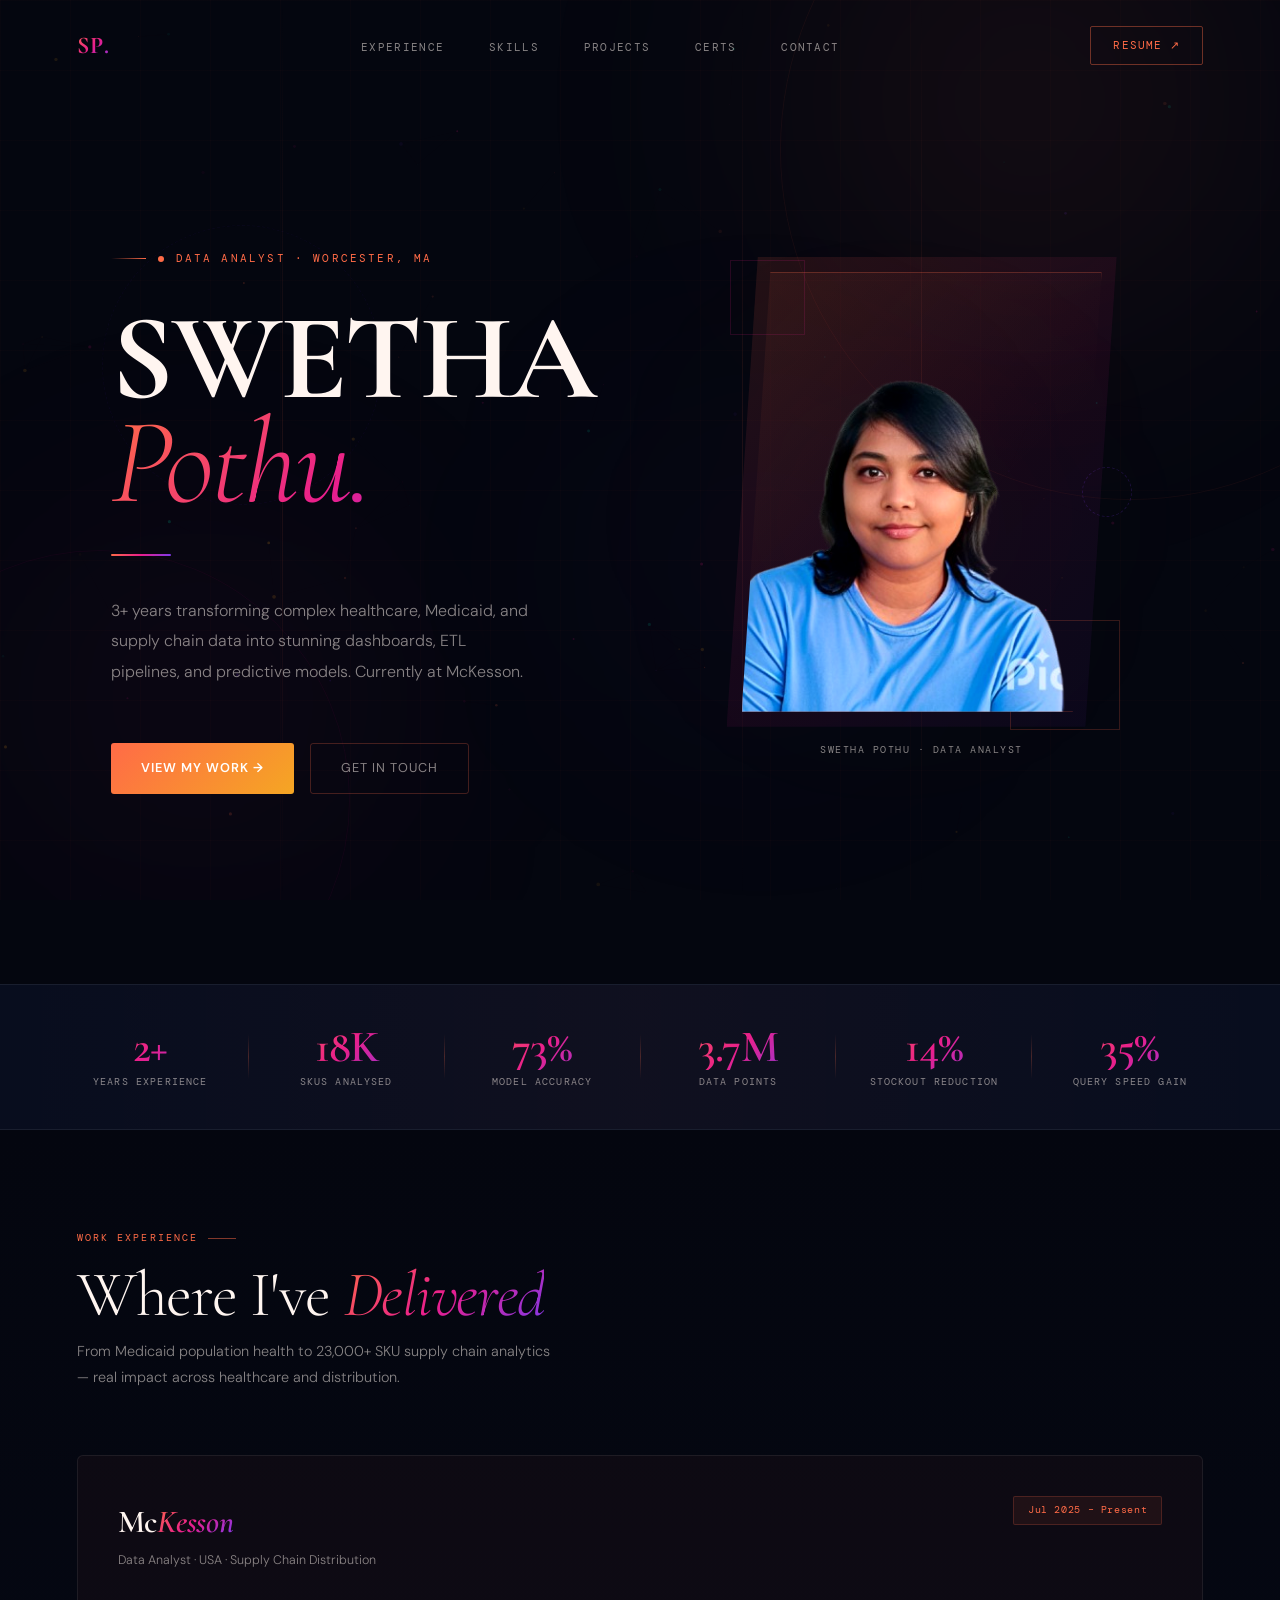
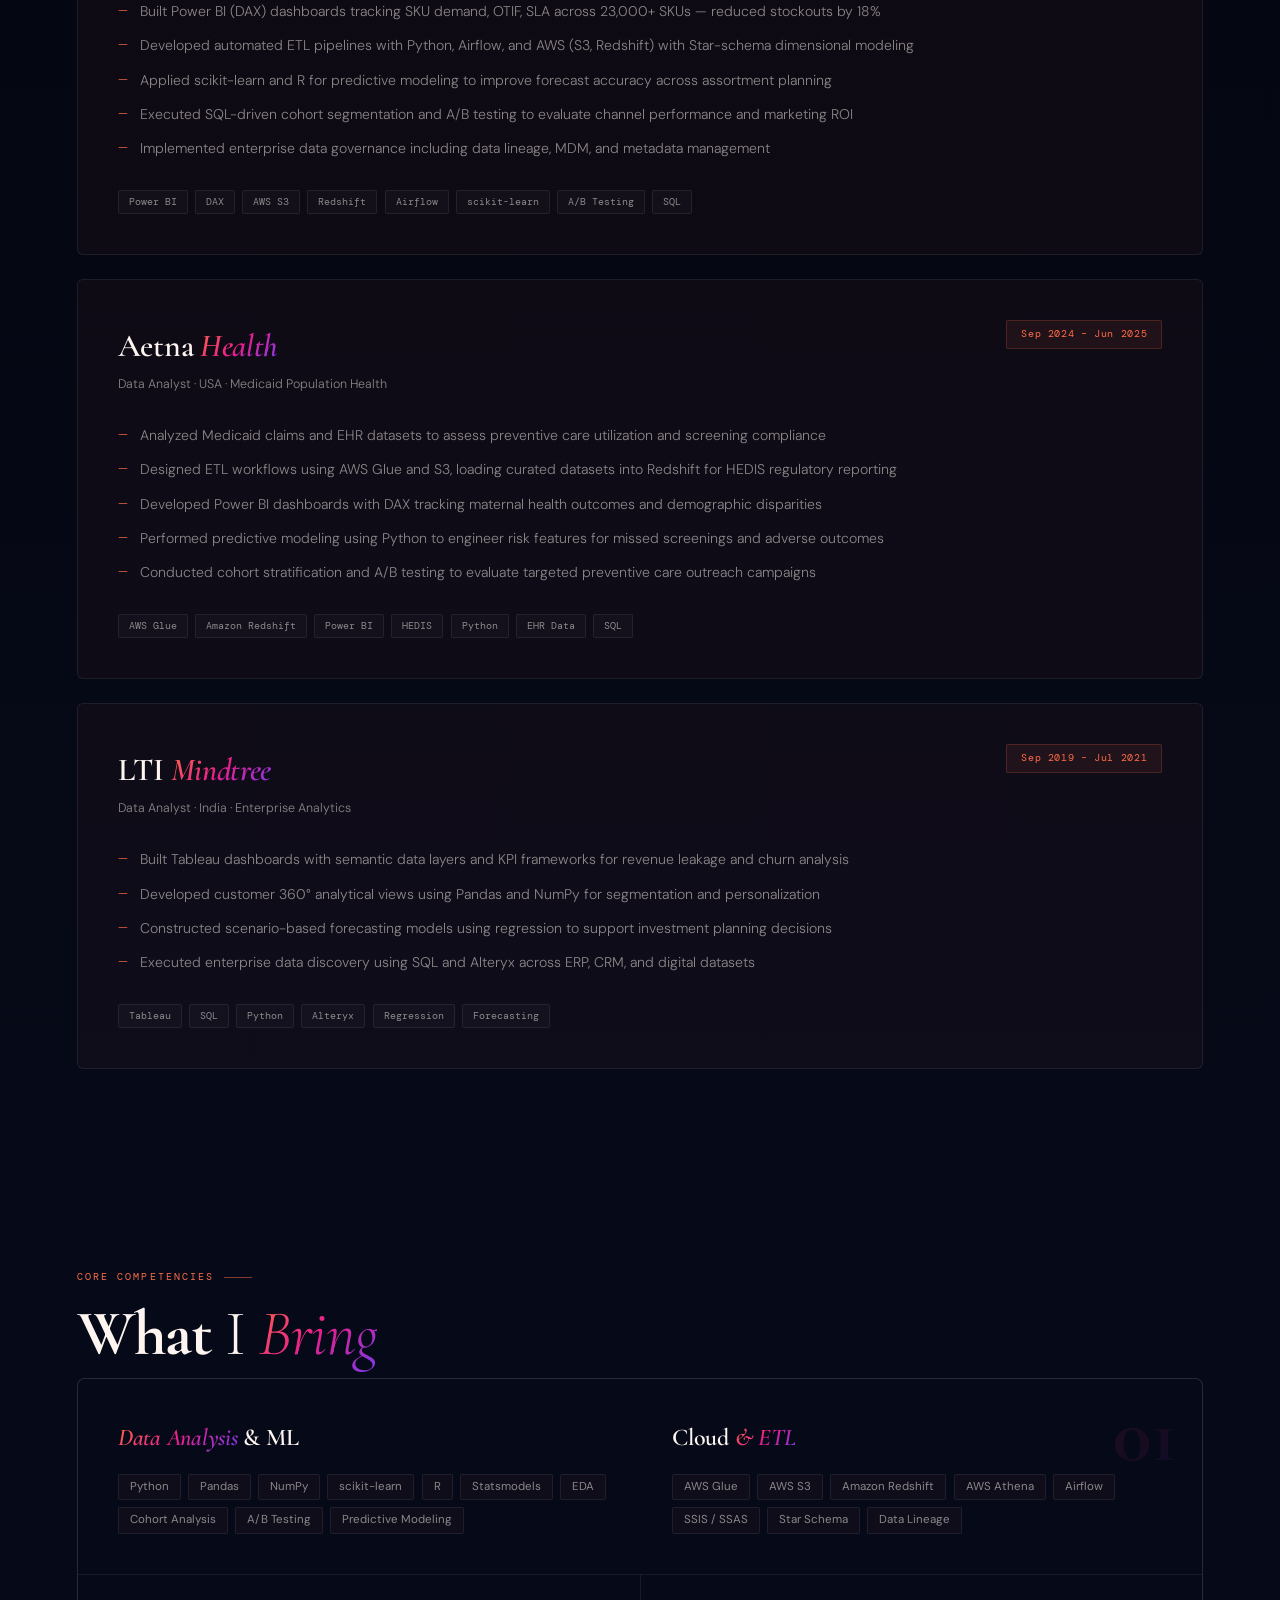
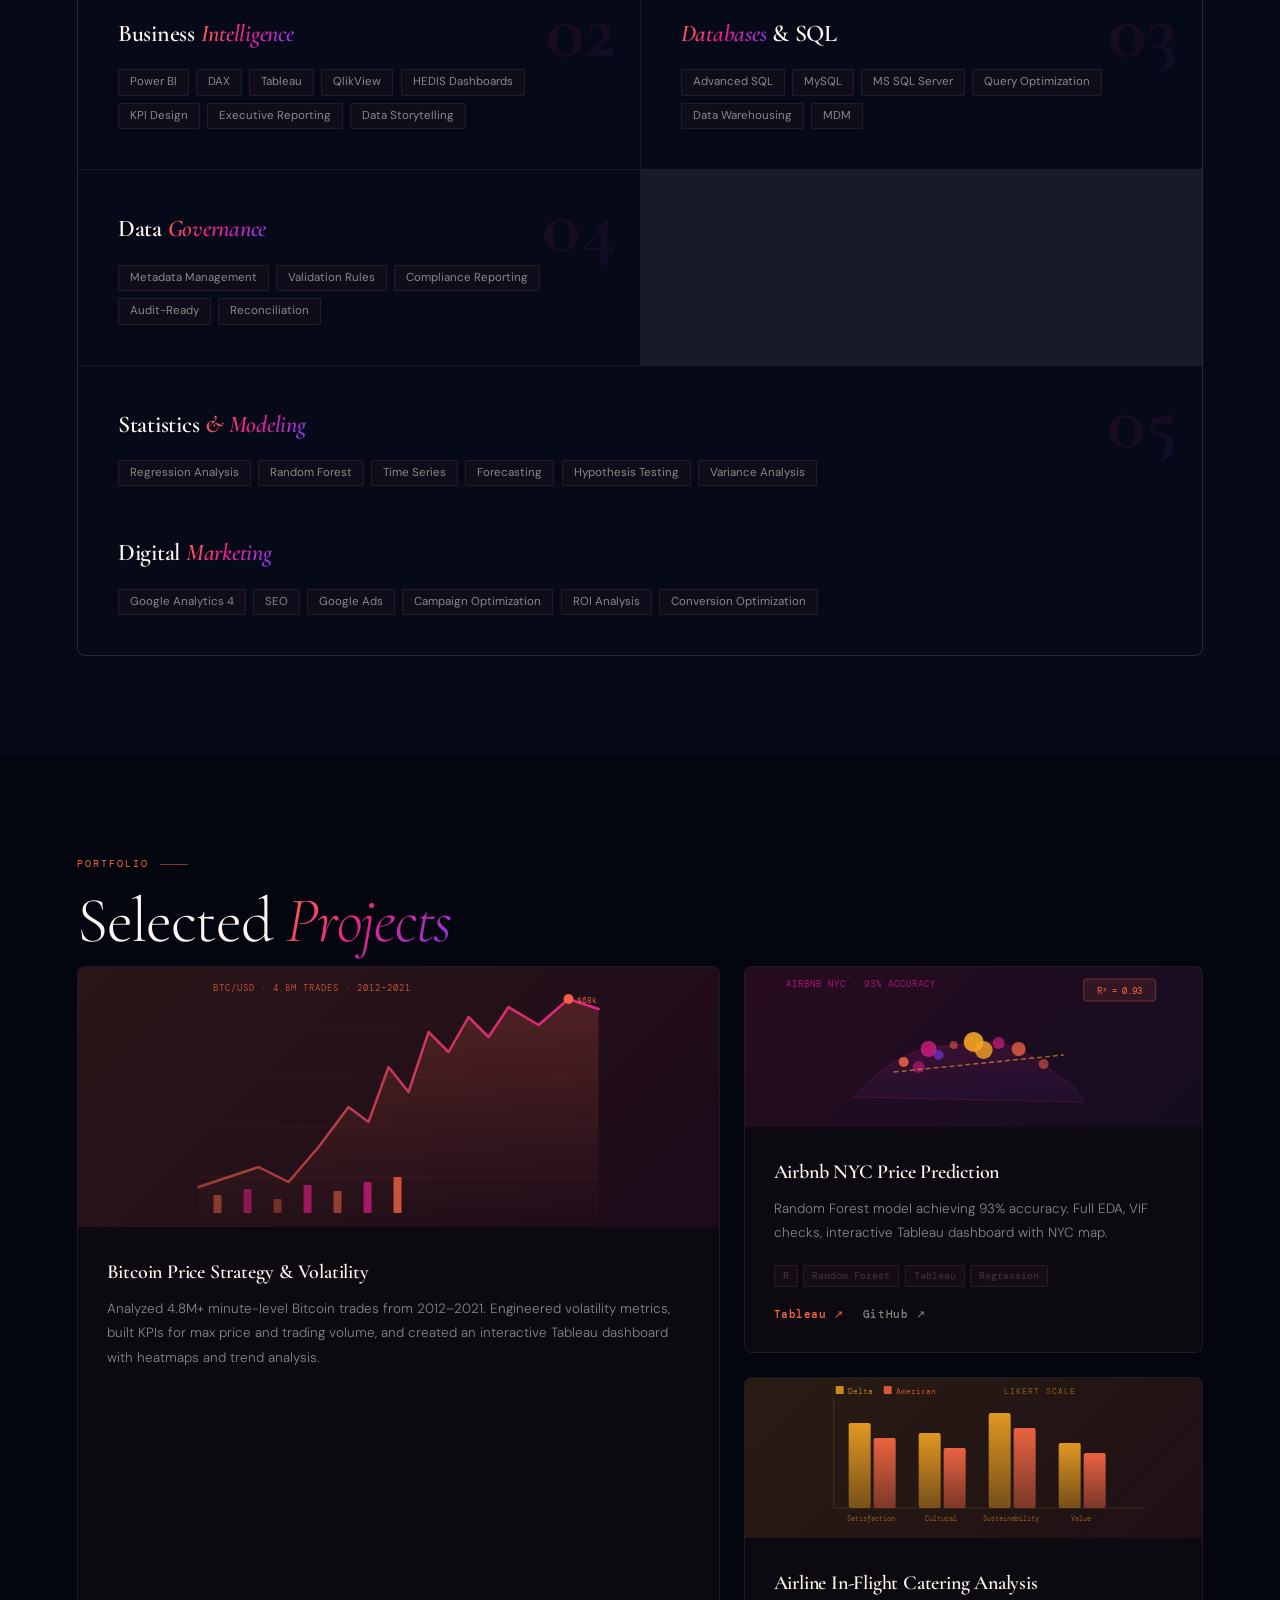
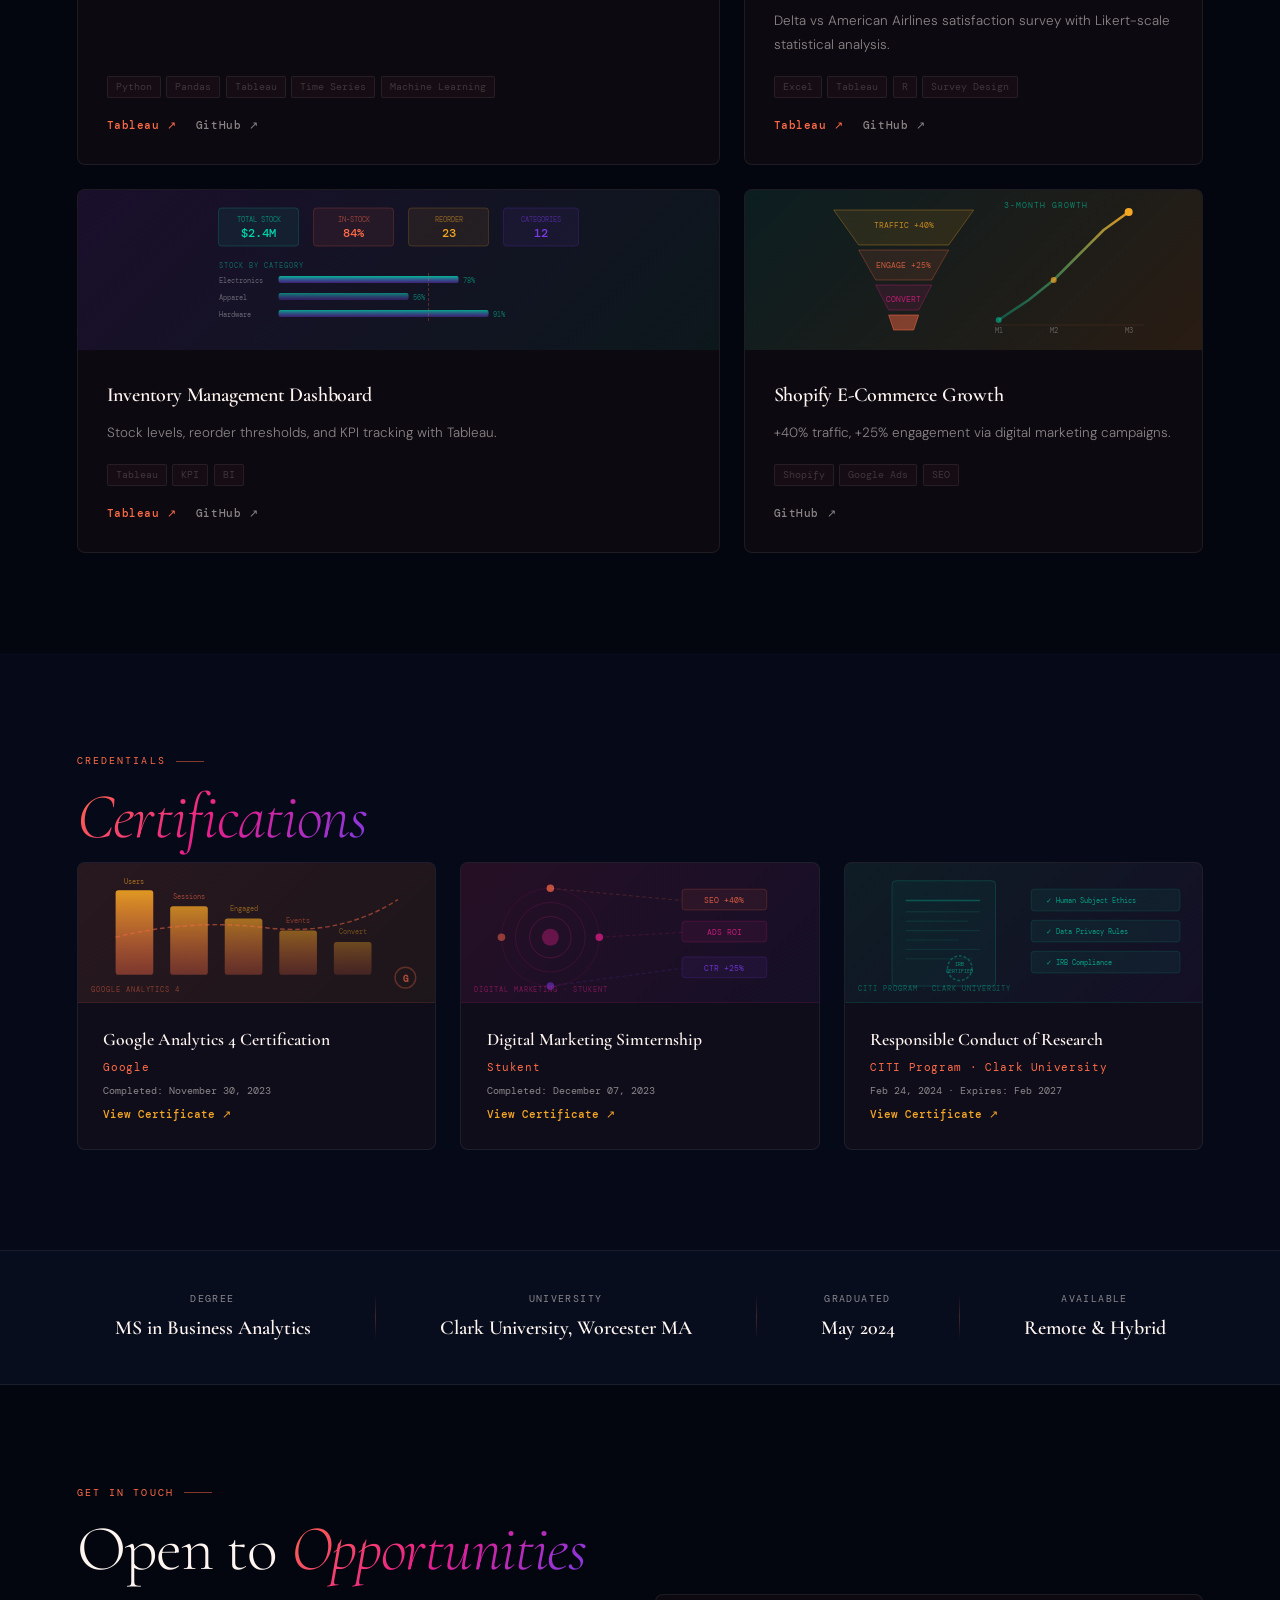
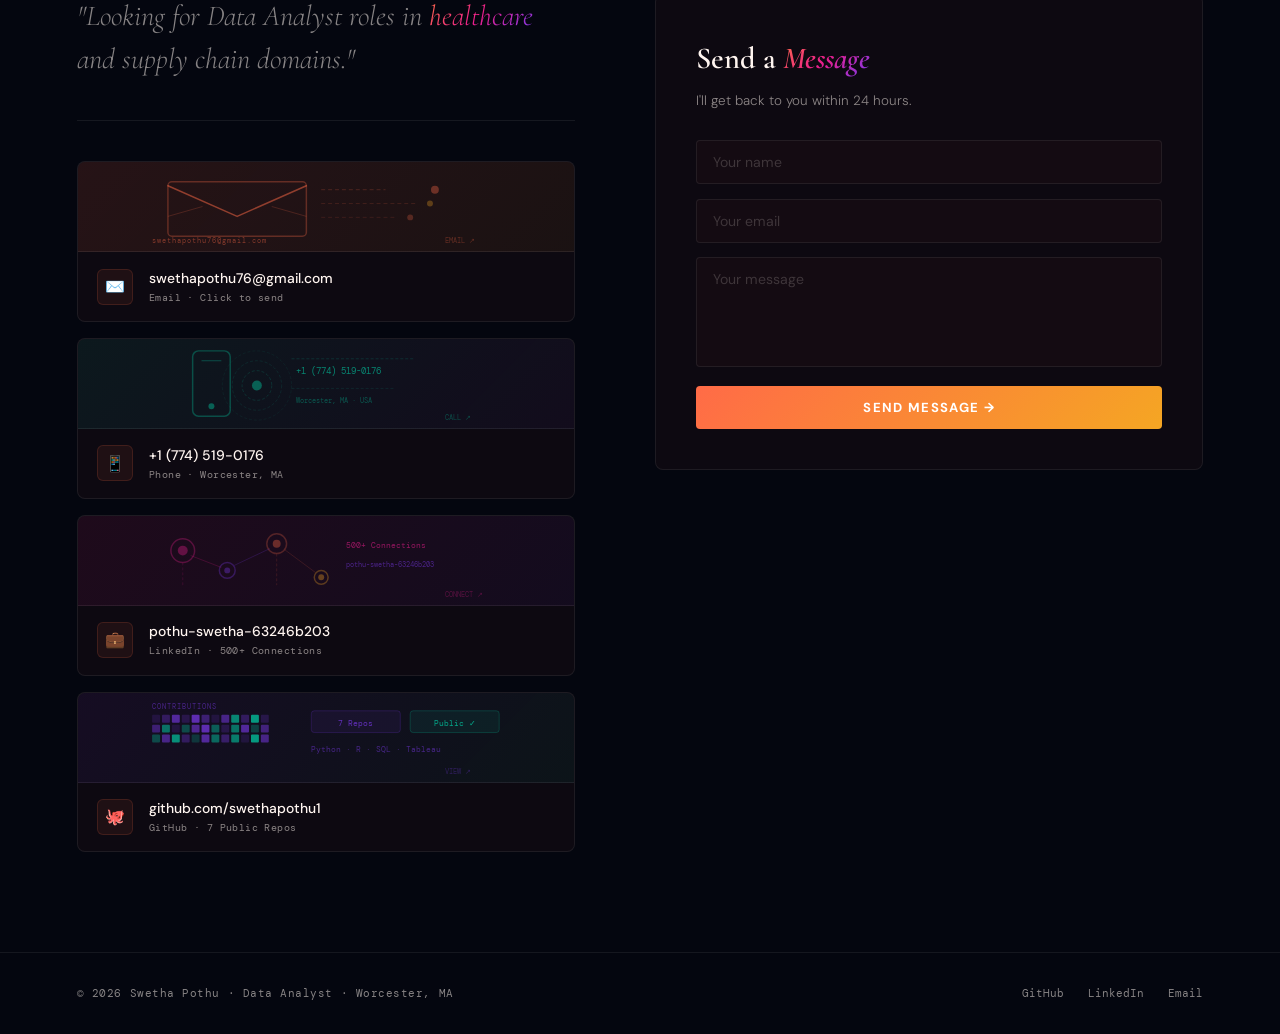
==== index_1.html @ b4600de4 "Final version" ====
<!DOCTYPE html>
<html lang="en">
<head>
<meta charset="UTF-8">
<meta name="viewport" content="width=device-width, initial-scale=1.0">
<title>Swetha Pothu — Data Analyst</title>
<link href="https://fonts.googleapis.com/css2?family=Cormorant+Garamond:ital,wght@0,300;0,400;0,600;0,700;1,300;1,400;1,600&family=DM+Sans:wght@300;400;500;600&family=DM+Mono:wght@400;500&display=swap" rel="stylesheet">
<style>
:root{
  --bg:#04060f;--bg2:#060a18;--bg3:#080d1e;
  --v1:#ff6b47;--v2:#e91e8c;--v3:#7c3aed;--v4:#f5a623;--v5:#00d4aa;
  --glass:rgba(255,107,71,0.04);--glass2:rgba(255,107,71,0.08);
  --border:rgba(255,255,255,0.07);--border2:rgba(255,107,71,0.25);
  --text:#fff5f0;--muted:rgba(255,245,240,0.52);--faint:rgba(255,245,240,0.18);
  --fd:'Cormorant Garamond',serif;--fb:'DM Sans',sans-serif;--fm:'DM Mono',monospace;
  --grad:linear-gradient(135deg,var(--v1),var(--v2),var(--v3));
  --grad2:linear-gradient(135deg,var(--v1),var(--v4));
}
*,*::before,*::after{box-sizing:border-box;margin:0;padding:0}
html{scroll-behavior:smooth}
body{font-family:var(--fb);background:var(--bg);color:var(--text);overflow-x:hidden;line-height:1.6}

/* AMBIENT ORBS */
.ambient{position:fixed;inset:0;z-index:0;pointer-events:none;overflow:hidden}
.amb-orb{position:absolute;border-radius:50%;filter:blur(130px);animation:ambDrift 20s ease-in-out infinite}
.a1{width:800px;height:800px;background:radial-gradient(circle,rgba(255,107,71,0.1),transparent 60%);top:-300px;right:-150px}
.a2{width:600px;height:600px;background:radial-gradient(circle,rgba(233,30,140,0.08),transparent 60%);bottom:-100px;left:-100px;animation-delay:-8s}
.a3{width:500px;height:500px;background:radial-gradient(circle,rgba(124,58,237,0.07),transparent 60%);top:35%;left:40%;animation-delay:-14s}
.a4{width:400px;height:400px;background:radial-gradient(circle,rgba(245,166,35,0.06),transparent 60%);bottom:20%;right:15%;animation-delay:-5s}
@keyframes ambDrift{0%,100%{transform:translate(0,0) scale(1)}33%{transform:translate(30px,-45px) scale(1.06)}66%{transform:translate(-20px,30px) scale(0.95)}}

/* GRID */
.grid-bg{position:fixed;inset:0;z-index:0;pointer-events:none;
  background-image:linear-gradient(rgba(255,107,71,0.02) 1px,transparent 1px),linear-gradient(90deg,rgba(255,107,71,0.02) 1px,transparent 1px);
  background-size:70px 70px}

/* DECO RINGS */
.deco{position:fixed;inset:0;z-index:0;pointer-events:none;overflow:hidden}
.deco-ring{position:absolute;border-radius:50%;animation:ringRot 40s linear infinite}
.dr1{width:700px;height:700px;top:-200px;right:-200px;border:1px solid rgba(255,107,71,0.06)}
.dr2{width:500px;height:500px;bottom:-150px;left:-150px;border:1px solid rgba(233,30,140,0.05);animation-direction:reverse;animation-duration:30s}
.dr3{width:280px;height:280px;top:25%;left:8%;border:1px dashed rgba(124,58,237,0.05);animation-duration:50s}
@keyframes ringRot{to{transform:rotate(360deg)}}
.deco-line{position:absolute;width:1px;background:linear-gradient(to bottom,transparent,rgba(255,107,71,0.1),transparent)}
.dl1{height:100vh;top:0;left:22%;animation:lf 5s ease-in-out infinite}
.dl2{height:100vh;top:0;right:28%;animation:lf 7s ease-in-out infinite 1.5s}
.dl3{height:100vh;top:0;left:58%;animation:lf 6s ease-in-out infinite 3s}
@keyframes lf{0%,100%{opacity:.25}50%{opacity:.9}}

/* NAV */
nav{position:fixed;top:0;width:100%;z-index:200;padding:26px 6%;display:flex;justify-content:space-between;align-items:center;transition:all .4s}
nav.s{background:rgba(4,6,15,0.94);backdrop-filter:blur(28px);border-bottom:1px solid var(--border);padding:14px 6%}
.nlogo{font-family:var(--fd);font-size:1.5rem;font-weight:700;text-decoration:none;letter-spacing:.06em;background:var(--grad);-webkit-background-clip:text;-webkit-text-fill-color:transparent;background-clip:text}
.nl{display:flex;gap:2.8rem;list-style:none}
.nl a{font-family:var(--fm);font-size:.68rem;color:var(--muted);text-decoration:none;letter-spacing:.12em;text-transform:uppercase;transition:color .2s}
.nl a:hover{color:var(--v1)}
.nres{font-family:var(--fm);font-size:.68rem;padding:10px 22px;border:1px solid rgba(255,107,71,0.4);border-radius:2px;color:var(--v1);text-decoration:none;letter-spacing:.1em;text-transform:uppercase;transition:all .3s;position:relative;overflow:hidden}
.nres::before{content:'';position:absolute;inset:0;background:var(--grad2);opacity:0;transition:opacity .3s}
.nres:hover{color:#fff}.nres:hover::before{opacity:1}
.nres span{position:relative;z-index:1}
.mb{display:none;background:none;border:none;color:var(--text);font-size:1.4rem;cursor:pointer}

/* HERO */
#home{min-height:100vh;position:relative;z-index:2;display:grid;grid-template-columns:1fr 1fr;overflow:hidden}
.hl{display:flex;flex-direction:column;justify-content:center;padding:150px 6% 90px}
.hero-kicker{font-family:var(--fm);font-size:.68rem;color:var(--v1);letter-spacing:.2em;text-transform:uppercase;margin-bottom:2.5rem;display:flex;align-items:center;gap:12px;animation:fadeUp .8s ease both}
.hero-kicker::before{content:'';width:35px;height:1px;background:linear-gradient(to right,transparent,var(--v1))}
.hero-kicker .dot{width:6px;height:6px;border-radius:50%;background:var(--v1);animation:blink 1.8s infinite}
@keyframes blink{0%,100%{opacity:1;box-shadow:0 0 6px var(--v1)}50%{opacity:.3;box-shadow:none}}
.hero-name{font-family:var(--fd);font-size:clamp(4.5rem,9.5vw,9rem);font-weight:300;line-height:.85;letter-spacing:-.02em;margin-bottom:2.5rem;animation:fadeUp .8s .1s ease both}
.hero-name .bold{font-weight:700;display:block;color:var(--text)}
.hero-name .grad{display:block;font-style:italic;background:var(--grad);-webkit-background-clip:text;-webkit-text-fill-color:transparent;background-clip:text}
.hero-divider{width:60px;height:2px;background:var(--grad);margin-bottom:2.5rem;animation:fadeUp .8s .2s ease both;border-radius:2px}
.hero-desc{font-size:1rem;color:var(--muted);max-width:420px;line-height:1.9;font-weight:300;margin-bottom:3.5rem;animation:fadeUp .8s .3s ease both}
.hero-btns{display:flex;gap:1rem;flex-wrap:wrap;animation:fadeUp .8s .4s ease both}
.btn-v{display:inline-flex;align-items:center;gap:8px;padding:14px 30px;background:var(--grad2);color:#fff;font-family:var(--fb);font-weight:600;font-size:.8rem;letter-spacing:.08em;text-transform:uppercase;border-radius:3px;text-decoration:none;transition:all .3s;border:none;cursor:pointer}
.btn-v:hover{transform:translateY(-3px);box-shadow:0 15px 40px rgba(255,107,71,0.3)}
.btn-ghost{display:inline-flex;align-items:center;gap:8px;padding:14px 30px;border:1px solid var(--border2);color:var(--muted);font-size:.8rem;letter-spacing:.08em;text-transform:uppercase;border-radius:3px;text-decoration:none;transition:all .3s}
.btn-ghost:hover{border-color:var(--v1);color:var(--text)}
@keyframes fadeUp{from{opacity:0;transform:translateY(28px)}to{opacity:1;transform:translateY(0)}}

/* HERO RIGHT - PHOTO */
.hr{position:relative;display:flex;align-items:center;justify-content:center;overflow:hidden}
.photo-frame{position:relative;width:360px;height:440px;animation:fadeUp .8s .15s ease both}
.photo-bg-shape{position:absolute;inset:-15px;background:linear-gradient(135deg,rgba(255,107,71,0.12),rgba(233,30,140,0.08),rgba(124,58,237,0.06));clip-path:polygon(8% 0%,100% 0%,92% 100%,0% 100%)}
.photo-glow{position:absolute;inset:0;background:linear-gradient(135deg,rgba(255,107,71,0.08),transparent 60%);clip-path:polygon(8% 0%,100% 0%,92% 100%,0% 100%)}
.photo-border{position:absolute;inset:0;border:1px solid rgba(255,107,71,0.25);clip-path:polygon(8% 0%,100% 0%,92% 100%,0% 100%)}
.photo-img{width:100%;height:100%;object-fit:cover;object-position:center top;display:block;clip-path:polygon(8% 0%,100% 0%,92% 100%,0% 100%);filter:contrast(1.05) brightness(1.02)}
.photo-fallback{width:100%;height:100%;display:flex;align-items:center;justify-content:center;font-size:8rem;clip-path:polygon(8% 0%,100% 0%,92% 100%,0% 100%);background:linear-gradient(135deg,rgba(255,107,71,0.1),rgba(233,30,140,0.05))}
.photo-deco-1{position:absolute;bottom:-18px;right:-18px;width:110px;height:110px;border:1px solid rgba(255,107,71,0.2);animation:df 4s ease-in-out infinite}
.photo-deco-2{position:absolute;top:-12px;left:-12px;width:75px;height:75px;border:1px solid rgba(233,30,140,0.15);animation:df 5.5s ease-in-out infinite reverse}
.photo-deco-3{position:absolute;top:50%;right:-30px;transform:translateY(-50%);width:50px;height:50px;border:1px dashed rgba(124,58,237,0.2);border-radius:50%;animation:df 6s ease-in-out infinite 1s}
@keyframes df{0%,100%{transform:rotate(0deg)}50%{transform:rotate(10deg)}}
.photo-label{position:absolute;bottom:-46px;left:0;right:0;text-align:center;font-family:var(--fm);font-size:.63rem;color:var(--muted);letter-spacing:.15em;text-transform:uppercase}

/* STATS BAR */
.stats-bar{background:var(--bg3);border-top:1px solid var(--border);border-bottom:1px solid var(--border);padding:2.5rem 6%;display:flex;justify-content:space-between;align-items:center;flex-wrap:wrap;gap:1.5rem;position:relative;z-index:2;overflow:hidden}
.stats-bar::before{content:'';position:absolute;inset:0;background:linear-gradient(90deg,transparent,rgba(255,107,71,0.03),transparent)}
.stat-item{text-align:center;flex:1;min-width:100px}
.stat-n{font-family:var(--fd);font-size:2.8rem;font-weight:600;line-height:1;letter-spacing:-.02em;background:var(--grad);-webkit-background-clip:text;-webkit-text-fill-color:transparent;background-clip:text}
.stat-l{font-family:var(--fm);font-size:.6rem;color:var(--muted);letter-spacing:.12em;text-transform:uppercase;margin-top:4px}
.stat-sep{width:1px;height:45px;background:linear-gradient(to bottom,transparent,var(--border2),transparent);flex-shrink:0}

/* SECTION */
section{position:relative;z-index:2;padding:100px 6%}
.s-inner{max-width:1200px;margin:0 auto}
.s-kicker{font-family:var(--fm);font-size:.65rem;color:var(--v1);letter-spacing:.2em;text-transform:uppercase;margin-bottom:1rem;display:flex;align-items:center;gap:10px}
.s-kicker::after{content:'';width:28px;height:1px;background:var(--v1);opacity:.5}
.s-h{font-family:var(--fd);font-size:clamp(2.6rem,5vw,4.2rem);font-weight:300;line-height:1.0;letter-spacing:-.02em;margin-bottom:.8rem}
.s-h em{font-style:italic;background:var(--grad);-webkit-background-clip:text;-webkit-text-fill-color:transparent;background-clip:text}
.s-h strong{font-weight:700}
.s-sub{font-size:.9rem;color:var(--muted);font-weight:300;max-width:480px;line-height:1.8;margin-bottom:4rem}

/* EXPERIENCE */
#experience{background:linear-gradient(180deg,var(--bg) 0%,var(--bg2) 100%)}
.exp-grid{display:flex;flex-direction:column;gap:1.5rem}
.exp-card{border:1px solid var(--border);border-radius:6px;padding:2.5rem;background:var(--glass);transition:all .4s;position:relative;overflow:hidden}
.exp-card::before{content:'';position:absolute;top:0;left:0;bottom:0;width:2px;background:var(--grad);opacity:0;transition:opacity .4s}
.exp-card:hover{border-color:rgba(255,107,71,0.2)}.exp-card:hover::before{opacity:1}
.exp-top{display:flex;justify-content:space-between;align-items:flex-start;flex-wrap:wrap;gap:1rem;margin-bottom:1.8rem}
.exp-co{font-family:var(--fd);font-size:2rem;font-weight:600;letter-spacing:-.01em}
.exp-co em{font-style:italic;background:var(--grad);-webkit-background-clip:text;-webkit-text-fill-color:transparent;background-clip:text}
.exp-meta{font-size:.78rem;color:var(--muted);margin-top:4px;font-weight:300}
.exp-date{font-family:var(--fm);font-size:.65rem;color:var(--v1);background:rgba(255,107,71,0.08);border:1px solid rgba(255,107,71,0.2);padding:5px 14px;border-radius:2px;letter-spacing:.06em;white-space:nowrap;align-self:flex-start}
.exp-ul{list-style:none;display:flex;flex-direction:column;gap:.65rem;margin-bottom:1.8rem}
.exp-ul li{font-size:.88rem;color:var(--muted);padding-left:1.4rem;position:relative;line-height:1.7;font-weight:300}
.exp-ul li::before{content:'—';position:absolute;left:0;color:var(--v1);font-size:.75rem}
.exp-tags{display:flex;flex-wrap:wrap;gap:.45rem}
.etag{font-family:var(--fm);font-size:.63rem;padding:3px 10px;border-radius:2px;border:1px solid var(--border);color:var(--muted);background:rgba(255,255,255,.025);transition:all .25s}
.etag:hover{border-color:rgba(255,107,71,0.3);color:var(--v1)}

/* SKILLS */
#skills{background:var(--bg2)}
.skills-mag{display:grid;grid-template-columns:1fr 1fr;gap:1px;background:var(--border);border:1px solid var(--border);border-radius:8px;overflow:hidden}
.sk-card{background:var(--bg2);padding:2.5rem;transition:all .35s;position:relative}
.sk-card:hover{background:var(--glass2)}
.sk-card:nth-child(1){grid-column:span 2;display:flex;gap:4rem;align-items:flex-start;flex-wrap:wrap}
.sk-card:nth-child(1) .sk-content{flex:1;min-width:200px}
.sk-num{font-family:var(--fd);font-size:5rem;font-weight:700;position:absolute;top:1rem;right:1.5rem;line-height:1;pointer-events:none;background:var(--grad);-webkit-background-clip:text;-webkit-text-fill-color:transparent;background-clip:text;opacity:.08;transition:opacity .3s}
.sk-card:hover .sk-num{opacity:.15}
.sk-title{font-family:var(--fd);font-size:1.5rem;font-weight:600;margin-bottom:1rem;letter-spacing:-.01em}
.sk-title em{font-style:italic;background:var(--grad);-webkit-background-clip:text;-webkit-text-fill-color:transparent;background-clip:text}
.sk-pills{display:flex;flex-wrap:wrap;gap:.45rem}
.sk-pill{font-size:.72rem;padding:3px 11px;border-radius:2px;background:rgba(255,107,71,0.04);border:1px solid var(--border);color:var(--muted);transition:all .25s}
.sk-pill:hover{background:rgba(255,107,71,0.08);border-color:rgba(255,107,71,0.25);color:var(--v1)}

/* PROJECTS */
#projects{background:var(--bg)}
.proj-mag{display:grid;grid-template-columns:1.4fr 1fr;grid-template-rows:auto auto;gap:1.5rem}
.proj-card{background:var(--glass);border:1px solid var(--border);border-radius:8px;overflow:hidden;display:flex;flex-direction:column;transition:all .4s}
.proj-card:hover{border-color:rgba(255,107,71,0.25);transform:translateY(-6px);box-shadow:0 20px 60px rgba(0,0,0,.6)}
.proj-card.featured{grid-row:span 2}
.proj-banner{height:160px;position:relative;overflow:hidden;display:flex;align-items:center;justify-content:center}
.proj-card.featured .proj-banner{height:260px}
.pb1{background:linear-gradient(135deg,rgba(255,107,71,.12),rgba(233,30,140,.07))}
.pb2{background:linear-gradient(135deg,rgba(233,30,140,.12),rgba(124,58,237,.07))}
.pb3{background:linear-gradient(135deg,rgba(245,166,35,.12),rgba(255,107,71,.07))}
.pb4{background:linear-gradient(135deg,rgba(124,58,237,.12),rgba(0,212,170,.07))}
.pb5{background:linear-gradient(135deg,rgba(0,212,170,.1),rgba(245,166,35,.12))}
.proj-body{padding:1.8rem;flex:1;display:flex;flex-direction:column}
.proj-body h3{font-family:var(--fd);font-size:1.25rem;font-weight:600;margin-bottom:.6rem;letter-spacing:-.01em}
.proj-body p{font-size:.84rem;color:var(--muted);line-height:1.8;margin-bottom:1.2rem;flex:1;font-weight:300}
.proj-tags{display:flex;flex-wrap:wrap;gap:.35rem;margin-bottom:1.2rem}
.ptag{font-family:var(--fm);font-size:.62rem;padding:2px 8px;border-radius:2px;background:rgba(255,107,71,.04);border:1px solid var(--border);color:var(--faint)}
.proj-links{display:flex;gap:1.2rem;flex-wrap:wrap}
.proj-links a{font-family:var(--fm);font-size:.7rem;font-weight:500;text-decoration:none;display:inline-flex;align-items:center;gap:4px;transition:opacity .2s;letter-spacing:.05em}
.pl-t{color:var(--v1)}.pl-t:hover{color:var(--v4)}
.pl-g{color:var(--muted)}.pl-g:hover{color:var(--text)}

/* CERTIFICATIONS */
#certifications{background:var(--bg2)}
.cert-mag{display:grid;grid-template-columns:repeat(3,1fr);gap:1.5rem}
.cert-card{background:var(--glass);border:1px solid var(--border);border-radius:8px;overflow:hidden;transition:all .35s;display:flex;flex-direction:column}
.cert-card:hover{border-color:rgba(255,107,71,0.25);transform:translateY(-4px)}
.cert-card h3{font-family:var(--fd);font-size:1.1rem;font-weight:600;line-height:1.3}
.cert-issuer{font-family:var(--fm);font-size:.67rem;color:var(--v1);letter-spacing:.06em}
.cert-date{font-family:var(--fm);font-size:.63rem;color:var(--muted)}
.cert-link{font-family:var(--fm);font-size:.67rem;color:var(--v4);text-decoration:none;display:inline-flex;align-items:center;gap:4px;font-weight:500;margin-top:auto;transition:color .2s}
.cert-link:hover{color:var(--v1)}

/* CONTACT */
#contact{background:var(--bg)}
.contact-wrap{display:grid;grid-template-columns:1fr 1.1fr;gap:5rem;align-items:start}
.contact-tagline{font-family:var(--fd);font-size:1.8rem;font-style:italic;font-weight:300;color:var(--muted);line-height:1.5;margin-bottom:2.5rem;padding-bottom:2.5rem;border-bottom:1px solid var(--border)}
.contact-tagline em{background:var(--grad);-webkit-background-clip:text;-webkit-text-fill-color:transparent;background-clip:text}
.clinks{display:flex;flex-direction:column;gap:1rem}
/* CONTACT CARDS with animated SVG banners */
.clink-card{border:1px solid var(--border);border-radius:8px;overflow:hidden;text-decoration:none;color:var(--text);background:var(--glass);transition:all .3s;display:flex;flex-direction:column}
.clink-card:hover{border-color:rgba(255,107,71,0.3);transform:translateX(5px)}
.clink-banner{height:90px;position:relative;overflow:hidden;border-bottom:1px solid var(--border)}
.clink-body{display:flex;align-items:center;gap:1rem;padding:.9rem 1.2rem}
.clink-ico{width:36px;height:36px;border-radius:6px;display:flex;align-items:center;justify-content:center;font-size:1rem;flex-shrink:0;background:rgba(255,107,71,0.08);border:1px solid rgba(255,107,71,0.15)}
.clink-main{font-size:.87rem;font-weight:500}
.clink-sub{font-family:var(--fm);font-size:.65rem;color:var(--muted);margin-top:1px;letter-spacing:.04em}
/* form */
.cf{background:var(--glass);border:1px solid var(--border);border-radius:8px;padding:2.5rem}
.cf-title{font-family:var(--fd);font-size:1.9rem;font-weight:600;margin-bottom:.4rem}
.cf-title em{font-style:italic;background:var(--grad);-webkit-background-clip:text;-webkit-text-fill-color:transparent;background-clip:text}
.cf-sub{font-size:.84rem;color:var(--muted);font-weight:300;margin-bottom:1.8rem}
.cf-fields{display:flex;flex-direction:column;gap:.9rem}
.cf input,.cf textarea{width:100%;padding:12px 16px;background:rgba(255,107,71,.03);border:1px solid var(--border);border-radius:4px;color:var(--text);font-family:var(--fb);font-size:.88rem;outline:none;transition:border .2s;resize:none}
.cf input::placeholder,.cf textarea::placeholder{color:var(--faint)}
.cf input:focus,.cf textarea:focus{border-color:rgba(255,107,71,.4)}
.cf textarea{height:110px}
.cf-btn{width:100%;padding:13px;background:var(--grad2);color:#fff;font-family:var(--fb);font-weight:700;font-size:.82rem;letter-spacing:.1em;text-transform:uppercase;border:none;border-radius:4px;cursor:pointer;margin-top:.3rem;transition:all .3s}
.cf-btn:hover{transform:translateY(-2px);box-shadow:0 12px 30px rgba(255,107,71,.25)}

/* EDU STRIP */
.edu-strip{background:var(--bg3);border-top:1px solid var(--border);border-bottom:1px solid var(--border);padding:2.5rem 6%;display:flex;justify-content:center;align-items:center;gap:4rem;flex-wrap:wrap;position:relative;z-index:2}
.edu-item{text-align:center}
.edu-label{font-family:var(--fm);font-size:.61rem;color:var(--muted);letter-spacing:.14em;text-transform:uppercase;margin-bottom:.3rem}
.edu-val{font-family:var(--fd);font-size:1.25rem;font-weight:600}
.edu-sep{width:1px;height:44px;background:linear-gradient(to bottom,transparent,var(--border2),transparent)}

/* FOOTER */
footer{border-top:1px solid var(--border);padding:2rem 6%;display:flex;justify-content:space-between;align-items:center;flex-wrap:wrap;gap:1rem;position:relative;z-index:2}
.fl{font-family:var(--fm);font-size:.67rem;color:var(--muted);letter-spacing:.05em}
.fr{display:flex;gap:1.5rem}
.fr a{font-family:var(--fm);font-size:.67rem;color:var(--muted);text-decoration:none;transition:color .2s}
.fr a:hover{color:var(--v1)}

/* REVEAL */
.rv{opacity:0;transform:translateY(32px);transition:opacity .75s ease,transform .75s ease}
.rv.in{opacity:1;transform:none}
.d1{transition-delay:.1s}.d2{transition-delay:.2s}.d3{transition-delay:.3s}.d4{transition-delay:.4s}

/* MOBILE */
@media(max-width:960px){
  #home{grid-template-columns:1fr;min-height:auto}
  .hl{padding:120px 5% 50px;text-align:center}
  .hero-kicker{justify-content:center}
  .hero-divider{margin:0 auto 2.5rem}
  .hero-desc{margin:0 auto 3rem}
  .hero-btns{justify-content:center}
  .hr{padding:30px 5% 80px;justify-content:center}
  .photo-frame{width:260px;height:320px}
  .stats-bar{gap:1rem;padding:2rem 4%}
  .stat-sep{display:none}
  .stat-item{min-width:80px}
  .skills-mag{grid-template-columns:1fr}
  .sk-card:nth-child(1){grid-column:span 1;flex-direction:column;gap:2rem}
  .proj-mag{grid-template-columns:1fr}.proj-card.featured{grid-row:span 1}
  .cert-mag{grid-template-columns:1fr}
  .contact-wrap{grid-template-columns:1fr;gap:3rem}
  section{padding:70px 5%}
  .edu-strip{gap:2rem}
  .edu-sep{display:none}
}
@media(max-width:640px){
  .nl,.nres{display:none}.mb{display:block}
  .nl.open{display:flex;flex-direction:column;position:fixed;inset:0;top:60px;background:rgba(4,6,15,.97);backdrop-filter:blur(28px);padding:3rem 5%;gap:2.5rem;z-index:199;align-items:center}
  .nl.open a{font-size:1.1rem}
  .s-h{font-size:2.2rem}
  .hero-name{font-size:3.8rem}
  .proj-mag{grid-template-columns:1fr}
  .cert-mag{grid-template-columns:1fr}
  footer{flex-direction:column;text-align:center}
}
</style>
</head>
<body>
<div class="ambient"><div class="amb-orb a1"></div><div class="amb-orb a2"></div><div class="amb-orb a3"></div><div class="amb-orb a4"></div></div>
<div class="grid-bg"></div>
<div class="deco"><div class="deco-ring dr1"></div><div class="deco-ring dr2"></div><div class="deco-ring dr3"></div><div class="deco-line dl1"></div><div class="deco-line dl2"></div><div class="deco-line dl3"></div></div>

<!-- NAV — SP logo links to #home -->
<nav id="nav">
  <a href="#home" class="nlogo">SP.</a>
  <ul class="nl" id="nl">
    <li><a href="#experience">Experience</a></li>
    <li><a href="#skills">Skills</a></li>
    <li><a href="#projects">Projects</a></li>
    <li><a href="#certifications">Certs</a></li>
    <li><a href="#contact">Contact</a></li>
  </ul>
  <a href="assets/Swetha_Pothu_Data_Analyst.pdf" class="nres" target="_blank"><span>Resume ↗</span></a>
  <button class="mb" id="mb">☰</button>
</nav>

<!-- HERO -->
<section id="home">
  <div class="hl">
    <div class="hero-kicker"><span class="dot"></span>Data Analyst · Worcester, MA</div>
    <h1 class="hero-name"><span class="bold">SWETHA</span><span class="grad">Pothu.</span></h1>
    <div class="hero-divider"></div>
    <p class="hero-desc">3+ years transforming complex healthcare, Medicaid, and supply chain data into stunning dashboards, ETL pipelines, and predictive models. Currently at McKesson.</p>
    <div class="hero-btns">
      <a href="#projects" class="btn-v">View My Work →</a>
      <a href="#contact" class="btn-ghost">Get In Touch</a>
    </div>
  </div>
  <div class="hr">
    <div class="photo-frame rv">
      <div class="photo-bg-shape"></div>
      <div class="photo-glow"></div>
      <div class="photo-deco-1"></div>
      <div class="photo-deco-2"></div>
      <div class="photo-deco-3"></div>
      <img src="assets/white background (1).png" alt="Swetha Pothu" class="photo-img"
        onerror="this.onerror=null;this.src='assets/about-pic.png';this.onerror=function(){this.style.display='none';document.getElementById('pf').style.display='flex'}">
      <div class="photo-fallback" id="pf" style="display:none">👩‍💻</div>
      <div class="photo-border"></div>
      <div class="photo-label">Swetha Pothu · Data Analyst</div>
    </div>
  </div>
</section>

<!-- STATS -->
<div class="stats-bar">
  <div class="stat-item"><div class="stat-n">3+</div><div class="stat-l">Years Experience</div></div>
  <div class="stat-sep"></div>
  <div class="stat-item"><div class="stat-n">23K</div><div class="stat-l">SKUs Analysed</div></div>
  <div class="stat-sep"></div>
  <div class="stat-item"><div class="stat-n">93%</div><div class="stat-l">Model Accuracy</div></div>
  <div class="stat-sep"></div>
  <div class="stat-item"><div class="stat-n">4.8M</div><div class="stat-l">Data Points</div></div>
  <div class="stat-sep"></div>
  <div class="stat-item"><div class="stat-n">18%</div><div class="stat-l">Stockout Reduction</div></div>
  <div class="stat-sep"></div>
  <div class="stat-item"><div class="stat-n">45%</div><div class="stat-l">Query Speed Gain</div></div>
</div>

<!-- EXPERIENCE -->
<section id="experience">
  <div class="s-inner">
    <p class="s-kicker rv">Work Experience</p>
    <h2 class="s-h rv">Where I've <em>Delivered</em></h2>
    <p class="s-sub rv">From Medicaid population health to 23,000+ SKU supply chain analytics — real impact across healthcare and distribution.</p>
    <div class="exp-grid">
      <div class="exp-card rv">
        <div class="exp-top">
          <div><div class="exp-co">Mc<em>Kesson</em></div><div class="exp-meta">Data Analyst · USA · Supply Chain Distribution</div></div>
          <div class="exp-date">Jul 2025 – Present</div>
        </div>
        <ul class="exp-ul">
          <li>Built Power BI (DAX) dashboards tracking SKU demand, OTIF, SLA across 23,000+ SKUs — reduced stockouts by 18%</li>
          <li>Developed automated ETL pipelines with Python, Airflow, and AWS (S3, Redshift) with Star-schema dimensional modeling</li>
          <li>Applied scikit-learn and R for predictive modeling to improve forecast accuracy across assortment planning</li>
          <li>Executed SQL-driven cohort segmentation and A/B testing to evaluate channel performance and marketing ROI</li>
          <li>Implemented enterprise data governance including data lineage, MDM, and metadata management</li>
        </ul>
        <div class="exp-tags"><span class="etag">Power BI</span><span class="etag">DAX</span><span class="etag">AWS S3</span><span class="etag">Redshift</span><span class="etag">Airflow</span><span class="etag">scikit-learn</span><span class="etag">A/B Testing</span><span class="etag">SQL</span></div>
      </div>
      <div class="exp-card rv d1">
        <div class="exp-top">
          <div><div class="exp-co">Aetna <em>Health</em></div><div class="exp-meta">Data Analyst · USA · Medicaid Population Health</div></div>
          <div class="exp-date">Sep 2024 – Jun 2025</div>
        </div>
        <ul class="exp-ul">
          <li>Analyzed Medicaid claims and EHR datasets to assess preventive care utilization and screening compliance</li>
          <li>Designed ETL workflows using AWS Glue and S3, loading curated datasets into Redshift for HEDIS regulatory reporting</li>
          <li>Developed Power BI dashboards with DAX tracking maternal health outcomes and demographic disparities</li>
          <li>Performed predictive modeling using Python to engineer risk features for missed screenings and adverse outcomes</li>
          <li>Conducted cohort stratification and A/B testing to evaluate targeted preventive care outreach campaigns</li>
        </ul>
        <div class="exp-tags"><span class="etag">AWS Glue</span><span class="etag">Amazon Redshift</span><span class="etag">Power BI</span><span class="etag">HEDIS</span><span class="etag">Python</span><span class="etag">EHR Data</span><span class="etag">SQL</span></div>
      </div>
      <div class="exp-card rv d2">
        <div class="exp-top">
          <div><div class="exp-co">LTI <em>Mindtree</em></div><div class="exp-meta">Data Analyst · India · Enterprise Analytics</div></div>
          <div class="exp-date">Sep 2019 – Jul 2021</div>
        </div>
        <ul class="exp-ul">
          <li>Built Tableau dashboards with semantic data layers and KPI frameworks for revenue leakage and churn analysis</li>
          <li>Developed customer 360° analytical views using Pandas and NumPy for segmentation and personalization</li>
          <li>Constructed scenario-based forecasting models using regression to support investment planning decisions</li>
          <li>Executed enterprise data discovery using SQL and Alteryx across ERP, CRM, and digital datasets</li>
        </ul>
        <div class="exp-tags"><span class="etag">Tableau</span><span class="etag">SQL</span><span class="etag">Python</span><span class="etag">Alteryx</span><span class="etag">Regression</span><span class="etag">Forecasting</span></div>
      </div>
    </div>
  </div>
</section>

<!-- SKILLS -->
<section id="skills">
  <div class="s-inner">
    <p class="s-kicker rv">Core Competencies</p>
    <h2 class="s-h rv"><strong>What</strong> I <em>Bring</em></h2>
    <div class="skills-mag rv">
      <div class="sk-card">
        <div class="sk-num">01</div>
        <div class="sk-content"><div class="sk-title"><em>Data Analysis</em> & ML</div><div class="sk-pills"><span class="sk-pill">Python</span><span class="sk-pill">Pandas</span><span class="sk-pill">NumPy</span><span class="sk-pill">scikit-learn</span><span class="sk-pill">R</span><span class="sk-pill">Statsmodels</span><span class="sk-pill">EDA</span><span class="sk-pill">Cohort Analysis</span><span class="sk-pill">A/B Testing</span><span class="sk-pill">Predictive Modeling</span></div></div>
        <div class="sk-content"><div class="sk-title">Cloud <em>& ETL</em></div><div class="sk-pills"><span class="sk-pill">AWS Glue</span><span class="sk-pill">AWS S3</span><span class="sk-pill">Amazon Redshift</span><span class="sk-pill">AWS Athena</span><span class="sk-pill">Airflow</span><span class="sk-pill">SSIS / SSAS</span><span class="sk-pill">Star Schema</span><span class="sk-pill">Data Lineage</span></div></div>
      </div>
      <div class="sk-card"><div class="sk-num">02</div><div class="sk-title">Business <em>Intelligence</em></div><div class="sk-pills"><span class="sk-pill">Power BI</span><span class="sk-pill">DAX</span><span class="sk-pill">Tableau</span><span class="sk-pill">QlikView</span><span class="sk-pill">HEDIS Dashboards</span><span class="sk-pill">KPI Design</span><span class="sk-pill">Executive Reporting</span><span class="sk-pill">Data Storytelling</span></div></div>
      <div class="sk-card"><div class="sk-num">03</div><div class="sk-title"><em>Databases</em> & SQL</div><div class="sk-pills"><span class="sk-pill">Advanced SQL</span><span class="sk-pill">MySQL</span><span class="sk-pill">MS SQL Server</span><span class="sk-pill">Query Optimization</span><span class="sk-pill">Data Warehousing</span><span class="sk-pill">MDM</span></div></div>
      <div class="sk-card"><div class="sk-num">04</div><div class="sk-title">Data <em>Governance</em></div><div class="sk-pills"><span class="sk-pill">Metadata Management</span><span class="sk-pill">Validation Rules</span><span class="sk-pill">Compliance Reporting</span><span class="sk-pill">Audit-Ready</span><span class="sk-pill">Reconciliation</span></div></div>
      <div class="sk-card" style="grid-column:span 2"><div class="sk-num">05</div><div style="display:flex;gap:3rem;flex-wrap:wrap"><div class="sk-content"><div class="sk-title">Statistics <em>& Modeling</em></div><div class="sk-pills"><span class="sk-pill">Regression Analysis</span><span class="sk-pill">Random Forest</span><span class="sk-pill">Time Series</span><span class="sk-pill">Forecasting</span><span class="sk-pill">Hypothesis Testing</span><span class="sk-pill">Variance Analysis</span></div></div><div class="sk-content"><div class="sk-title">Digital <em>Marketing</em></div><div class="sk-pills"><span class="sk-pill">Google Analytics 4</span><span class="sk-pill">SEO</span><span class="sk-pill">Google Ads</span><span class="sk-pill">Campaign Optimization</span><span class="sk-pill">ROI Analysis</span><span class="sk-pill">Conversion Optimization</span></div></div></div></div>
    </div>
  </div>
</section>

<!-- PROJECTS -->
<section id="projects">
  <div class="s-inner">
    <p class="s-kicker rv">Portfolio</p>
    <h2 class="s-h rv">Selected <em>Projects</em></h2>
    <div class="proj-mag">

      <div class="proj-card featured rv">
        <div class="proj-banner pb1">
          <svg width="100%" height="100%" viewBox="0 0 400 260" preserveAspectRatio="xMidYMid meet" style="position:absolute;inset:0">
            <defs>
              <linearGradient id="btcL" x1="0" y1="0" x2="1" y2="0"><stop offset="0%" stop-color="#ff6b47" stop-opacity="0.5"/><stop offset="100%" stop-color="#e91e8c" stop-opacity="1"/></linearGradient>
              <linearGradient id="btcF" x1="0" y1="0" x2="0" y2="1"><stop offset="0%" stop-color="#ff6b47" stop-opacity="0.2"/><stop offset="100%" stop-color="#ff6b47" stop-opacity="0"/></linearGradient>
            </defs>
            <line x1="0" y1="60" x2="400" y2="60" stroke="rgba(255,107,71,0.07)" stroke-width="1"/>
            <line x1="0" y1="110" x2="400" y2="110" stroke="rgba(255,107,71,0.07)" stroke-width="1"/>
            <line x1="0" y1="160" x2="400" y2="160" stroke="rgba(255,107,71,0.07)" stroke-width="1"/>
            <line x1="0" y1="210" x2="400" y2="210" stroke="rgba(255,107,71,0.07)" stroke-width="1"/>
            <path d="M0 220 L30 210 L60 200 L90 215 L120 180 L150 140 L170 155 L190 100 L210 125 L230 65 L250 85 L270 50 L290 70 L310 40 L340 58 L370 32 L400 42 L400 260 L0 260Z" fill="url(#btcF)"/>
            <path d="M0 220 L30 210 L60 200 L90 215 L120 180 L150 140 L170 155 L190 100 L210 125 L230 65 L250 85 L270 50 L290 70 L310 40 L340 58 L370 32 L400 42" fill="none" stroke="url(#btcL)" stroke-width="2.5" stroke-linejoin="round" stroke-linecap="round"/>
            <rect x="15" y="228" width="8" height="18" fill="rgba(255,107,71,0.45)" rx="1"/>
            <rect x="45" y="222" width="8" height="24" fill="rgba(233,30,140,0.5)" rx="1"/>
            <rect x="75" y="232" width="8" height="14" fill="rgba(255,107,71,0.35)" rx="1"/>
            <rect x="105" y="218" width="8" height="28" fill="rgba(233,30,140,0.6)" rx="1"/>
            <rect x="135" y="224" width="8" height="22" fill="rgba(255,107,71,0.5)" rx="1"/>
            <rect x="165" y="215" width="8" height="31" fill="rgba(233,30,140,0.65)" rx="1"/>
            <rect x="195" y="210" width="8" height="36" fill="rgba(255,107,71,0.75)" rx="1"/>
            <text x="14" y="24" font-family="DM Mono,monospace" font-size="9" fill="rgba(255,107,71,0.7)" letter-spacing="1">BTC/USD · 4.8M TRADES · 2012–2021</text>
            <circle cx="370" cy="32" r="5" fill="#ff6b47" opacity="0.9"/>
            <text x="378" y="36" font-family="DM Mono,monospace" font-size="8" fill="rgba(255,107,71,0.85)">$68k</text>
          </svg>
        </div>
        <div class="proj-body">
          <h3>Bitcoin Price Strategy & Volatility</h3>
          <p>Analyzed 4.8M+ minute-level Bitcoin trades from 2012–2021. Engineered volatility metrics, built KPIs for max price and trading volume, and created an interactive Tableau dashboard with heatmaps and trend analysis.</p>
          <div class="proj-tags"><span class="ptag">Python</span><span class="ptag">Pandas</span><span class="ptag">Tableau</span><span class="ptag">Time Series</span><span class="ptag">Machine Learning</span></div>
          <div class="proj-links"><a href="https://public.tableau.com/views/BitcoinPriceStrategyVolatilityDashboard20122021/Dashboard1" target="_blank" class="pl-t">Tableau ↗</a><a href="https://github.com/swethapothu1/bitcoin-price-prediction" target="_blank" class="pl-g">GitHub ↗</a></div>
        </div>
      </div>

      <div class="proj-card rv d1">
        <div class="proj-banner pb2">
          <svg width="100%" height="100%" viewBox="0 0 400 160" preserveAspectRatio="xMidYMid meet" style="position:absolute;inset:0">
            <defs><linearGradient id="mapG" x1="0" y1="0" x2="0" y2="1"><stop offset="0%" stop-color="#e91e8c" stop-opacity="0.15"/><stop offset="100%" stop-color="#7c3aed" stop-opacity="0.05"/></linearGradient></defs>
            <path d="M80 130 L100 110 L120 95 L140 85 L160 80 L180 78 L200 76 L220 75 L240 80 L260 90 L280 105 L300 120 L310 135 L80 130Z" fill="url(#mapG)" stroke="rgba(233,30,140,0.2)" stroke-width="1"/>
            <circle cx="130" cy="95" r="5" fill="rgba(255,107,71,0.8)"/><circle cx="155" cy="82" r="8" fill="rgba(233,30,140,0.7)"/><circle cx="180" cy="78" r="4" fill="rgba(255,107,71,0.5)"/><circle cx="200" cy="75" r="10" fill="rgba(245,166,35,0.9)"/><circle cx="225" cy="76" r="6" fill="rgba(233,30,140,0.6)"/><circle cx="245" cy="82" r="7" fill="rgba(255,107,71,0.7)"/><circle cx="165" cy="88" r="5" fill="rgba(124,58,237,0.6)"/><circle cx="210" cy="83" r="9" fill="rgba(245,166,35,0.8)"/><circle cx="270" cy="97" r="5" fill="rgba(255,107,71,0.5)"/><circle cx="145" cy="100" r="6" fill="rgba(233,30,140,0.5)"/>
            <line x1="120" y1="105" x2="290" y2="88" stroke="rgba(245,166,35,0.6)" stroke-width="1.5" stroke-dasharray="5 3"/>
            <text x="12" y="20" font-family="DM Mono,monospace" font-size="9" fill="rgba(233,30,140,0.7)" letter-spacing="1">AIRBNB NYC · 93% ACCURACY</text>
            <rect x="310" y="12" width="72" height="22" rx="3" fill="rgba(255,107,71,0.1)" stroke="rgba(255,107,71,0.35)" stroke-width="1"/>
            <text x="346" y="27" font-family="DM Mono,monospace" font-size="9" fill="#ff6b47" text-anchor="middle">R² = 0.93</text>
          </svg>
        </div>
        <div class="proj-body">
          <h3>Airbnb NYC Price Prediction</h3>
          <p>Random Forest model achieving 93% accuracy. Full EDA, VIF checks, interactive Tableau dashboard with NYC map.</p>
          <div class="proj-tags"><span class="ptag">R</span><span class="ptag">Random Forest</span><span class="ptag">Tableau</span><span class="ptag">Regression</span></div>
          <div class="proj-links"><a href="https://public.tableau.com/views/AirbnbNYCPricePredictionAnalytics/AirbnbNYCPriceAvailabilityListingInsights" target="_blank" class="pl-t">Tableau ↗</a><a href="https://github.com/swethapothu1/airbnb-price-prediction" target="_blank" class="pl-g">GitHub ↗</a></div>
        </div>
      </div>

      <div class="proj-card rv d2">
        <div class="proj-banner pb3">
          <svg width="100%" height="100%" viewBox="0 0 400 160" preserveAspectRatio="xMidYMid meet" style="position:absolute;inset:0">
            <defs>
              <linearGradient id="bA" x1="0" y1="0" x2="0" y2="1"><stop offset="0%" stop-color="#f5a623" stop-opacity="0.9"/><stop offset="100%" stop-color="#f5a623" stop-opacity="0.4"/></linearGradient>
              <linearGradient id="bB" x1="0" y1="0" x2="0" y2="1"><stop offset="0%" stop-color="#ff6b47" stop-opacity="0.9"/><stop offset="100%" stop-color="#ff6b47" stop-opacity="0.4"/></linearGradient>
            </defs>
            <line x1="60" y1="20" x2="60" y2="130" stroke="rgba(245,166,35,0.15)" stroke-width="1"/>
            <line x1="60" y1="130" x2="370" y2="130" stroke="rgba(245,166,35,0.15)" stroke-width="1"/>
            <rect x="75" y="45" width="22" height="85" rx="2" fill="url(#bA)"/><rect x="100" y="60" width="22" height="70" rx="2" fill="url(#bB)"/>
            <rect x="145" y="55" width="22" height="75" rx="2" fill="url(#bA)"/><rect x="170" y="70" width="22" height="60" rx="2" fill="url(#bB)"/>
            <rect x="215" y="35" width="22" height="95" rx="2" fill="url(#bA)"/><rect x="240" y="50" width="22" height="80" rx="2" fill="url(#bB)"/>
            <rect x="285" y="65" width="22" height="65" rx="2" fill="url(#bA)"/><rect x="310" y="75" width="22" height="55" rx="2" fill="url(#bB)"/>
            <text x="97" y="143" font-family="DM Mono,monospace" font-size="6.5" fill="rgba(245,166,35,0.5)" text-anchor="middle">Satisfaction</text>
            <text x="167" y="143" font-family="DM Mono,monospace" font-size="6.5" fill="rgba(245,166,35,0.5)" text-anchor="middle">Cultural</text>
            <text x="237" y="143" font-family="DM Mono,monospace" font-size="6.5" fill="rgba(245,166,35,0.5)" text-anchor="middle">Sustainability</text>
            <text x="307" y="143" font-family="DM Mono,monospace" font-size="6.5" fill="rgba(245,166,35,0.5)" text-anchor="middle">Value</text>
            <rect x="62" y="8" width="8" height="8" rx="1" fill="rgba(245,166,35,0.8)"/><text x="74" y="16" font-family="DM Mono,monospace" font-size="7.5" fill="rgba(245,166,35,0.7)">Delta</text>
            <rect x="110" y="8" width="8" height="8" rx="1" fill="rgba(255,107,71,0.8)"/><text x="122" y="16" font-family="DM Mono,monospace" font-size="7.5" fill="rgba(255,107,71,0.7)">American</text>
            <text x="230" y="16" font-family="DM Mono,monospace" font-size="7.5" fill="rgba(245,166,35,0.5)" letter-spacing="1">LIKERT SCALE</text>
          </svg>
        </div>
        <div class="proj-body">
          <h3>Airline In-Flight Catering Analysis</h3>
          <p>Delta vs American Airlines satisfaction survey with Likert-scale statistical analysis.</p>
          <div class="proj-tags"><span class="ptag">Excel</span><span class="ptag">Tableau</span><span class="ptag">R</span><span class="ptag">Survey Design</span></div>
          <div class="proj-links"><a href="https://public.tableau.com/views/AirlineMarketingCampaignPassengerPreferencesSatisfaction/Dashboard1" target="_blank" class="pl-t">Tableau ↗</a><a href="https://github.com/swethapothu1/marketing-campaign-performance-analysis" target="_blank" class="pl-g">GitHub ↗</a></div>
        </div>
      </div>

      <div class="proj-card rv">
        <div class="proj-banner pb4">
          <svg width="100%" height="100%" viewBox="0 0 400 160" preserveAspectRatio="xMidYMid meet" style="position:absolute;inset:0">
            <defs><linearGradient id="iB" x1="0" y1="0" x2="0" y2="1"><stop offset="0%" stop-color="#00d4aa" stop-opacity="0.85"/><stop offset="100%" stop-color="#7c3aed" stop-opacity="0.4"/></linearGradient></defs>
            <rect x="20" y="18" width="80" height="38" rx="3" fill="rgba(0,212,170,0.07)" stroke="rgba(0,212,170,0.2)" stroke-width="1"/>
            <text x="60" y="32" font-family="DM Mono,monospace" font-size="7" fill="rgba(0,212,170,0.55)" text-anchor="middle">TOTAL STOCK</text>
            <text x="60" y="47" font-family="DM Mono,monospace" font-size="12" fill="#00d4aa" text-anchor="middle" font-weight="500">$2.4M</text>
            <rect x="115" y="18" width="80" height="38" rx="3" fill="rgba(255,107,71,0.07)" stroke="rgba(255,107,71,0.2)" stroke-width="1"/>
            <text x="155" y="32" font-family="DM Mono,monospace" font-size="7" fill="rgba(255,107,71,0.5)" text-anchor="middle">IN-STOCK</text>
            <text x="155" y="47" font-family="DM Mono,monospace" font-size="12" fill="#ff6b47" text-anchor="middle" font-weight="500">84%</text>
            <rect x="210" y="18" width="80" height="38" rx="3" fill="rgba(245,166,35,0.07)" stroke="rgba(245,166,35,0.2)" stroke-width="1"/>
            <text x="250" y="32" font-family="DM Mono,monospace" font-size="7" fill="rgba(245,166,35,0.5)" text-anchor="middle">REORDER</text>
            <text x="250" y="47" font-family="DM Mono,monospace" font-size="12" fill="#f5a623" text-anchor="middle" font-weight="500">23</text>
            <rect x="305" y="18" width="75" height="38" rx="3" fill="rgba(124,58,237,0.07)" stroke="rgba(124,58,237,0.2)" stroke-width="1"/>
            <text x="342" y="32" font-family="DM Mono,monospace" font-size="7" fill="rgba(124,58,237,0.5)" text-anchor="middle">CATEGORIES</text>
            <text x="342" y="47" font-family="DM Mono,monospace" font-size="12" fill="#7c3aed" text-anchor="middle" font-weight="500">12</text>
            <text x="20" y="78" font-family="DM Mono,monospace" font-size="7" fill="rgba(0,212,170,0.45)" letter-spacing="1">STOCK BY CATEGORY</text>
            <text x="20" y="93" font-family="DM Mono,monospace" font-size="7" fill="rgba(255,255,255,0.35)">Electronics</text>
            <rect x="80" y="86" width="180" height="7" rx="2" fill="url(#iB)"/>
            <text x="264" y="93" font-family="DM Mono,monospace" font-size="7" fill="rgba(0,212,170,0.5)">78%</text>
            <text x="20" y="110" font-family="DM Mono,monospace" font-size="7" fill="rgba(255,255,255,0.35)">Apparel</text>
            <rect x="80" y="103" width="130" height="7" rx="2" fill="url(#iB)" opacity="0.7"/>
            <text x="214" y="110" font-family="DM Mono,monospace" font-size="7" fill="rgba(0,212,170,0.5)">56%</text>
            <text x="20" y="127" font-family="DM Mono,monospace" font-size="7" fill="rgba(255,255,255,0.35)">Hardware</text>
            <rect x="80" y="120" width="210" height="7" rx="2" fill="url(#iB)" opacity="0.9"/>
            <text x="294" y="127" font-family="DM Mono,monospace" font-size="7" fill="rgba(0,212,170,0.5)">91%</text>
            <line x1="230" y1="83" x2="230" y2="133" stroke="rgba(255,107,71,0.3)" stroke-width="1" stroke-dasharray="3 2"/>
          </svg>
        </div>
        <div class="proj-body">
          <h3>Inventory Management Dashboard</h3>
          <p>Stock levels, reorder thresholds, and KPI tracking with Tableau.</p>
          <div class="proj-tags"><span class="ptag">Tableau</span><span class="ptag">KPI</span><span class="ptag">BI</span></div>
          <div class="proj-links"><a href="https://public.tableau.com/views/InventoryManagementSystemDashboard/InventoryManagementDashboard" target="_blank" class="pl-t">Tableau ↗</a><a href="https://github.com/swethapothu1/Inventory-Management-System-Dashboard" target="_blank" class="pl-g">GitHub ↗</a></div>
        </div>
      </div>

      <div class="proj-card rv d1">
        <div class="proj-banner pb5">
          <svg width="100%" height="100%" viewBox="0 0 400 160" preserveAspectRatio="xMidYMid meet" style="position:absolute;inset:0">
            <defs><linearGradient id="lU" x1="0" y1="1" x2="0" y2="0"><stop offset="0%" stop-color="#00d4aa" stop-opacity="0.3"/><stop offset="100%" stop-color="#f5a623" stop-opacity="0.9"/></linearGradient></defs>
            <path d="M60 20 L200 20 L175 55 L85 55Z" fill="rgba(245,166,35,0.1)" stroke="rgba(245,166,35,0.3)" stroke-width="1"/>
            <text x="130" y="38" font-family="DM Mono,monospace" font-size="7.5" fill="rgba(245,166,35,0.75)" text-anchor="middle">TRAFFIC  +40%</text>
            <path d="M85 60 L175 60 L158 90 L102 90Z" fill="rgba(255,107,71,0.1)" stroke="rgba(255,107,71,0.3)" stroke-width="1"/>
            <text x="130" y="78" font-family="DM Mono,monospace" font-size="7.5" fill="rgba(255,107,71,0.75)" text-anchor="middle">ENGAGE  +25%</text>
            <path d="M102 95 L158 95 L145 120 L115 120Z" fill="rgba(233,30,140,0.1)" stroke="rgba(233,30,140,0.3)" stroke-width="1"/>
            <text x="130" y="112" font-family="DM Mono,monospace" font-size="7.5" fill="rgba(233,30,140,0.75)" text-anchor="middle">CONVERT</text>
            <path d="M115 125 L145 125 L140 140 L120 140Z" fill="rgba(255,107,71,0.45)" stroke="rgba(255,107,71,0.5)" stroke-width="1"/>
            <text x="230" y="18" font-family="DM Mono,monospace" font-size="7.5" fill="rgba(0,212,170,0.55)" letter-spacing="1">3-MONTH GROWTH</text>
            <polyline points="225,130 255,110 280,90 305,65 330,40 355,22" fill="none" stroke="url(#lU)" stroke-width="2.5" stroke-linejoin="round"/>
            <circle cx="225" cy="130" r="3" fill="rgba(0,212,170,0.5)"/>
            <circle cx="280" cy="90" r="3" fill="rgba(245,166,35,0.7)"/>
            <circle cx="355" cy="22" r="4" fill="#f5a623"/>
            <text x="225" y="143" font-family="DM Mono,monospace" font-size="6.5" fill="rgba(255,255,255,0.3)" text-anchor="middle">M1</text>
            <text x="280" y="143" font-family="DM Mono,monospace" font-size="6.5" fill="rgba(255,255,255,0.3)" text-anchor="middle">M2</text>
            <text x="355" y="143" font-family="DM Mono,monospace" font-size="6.5" fill="rgba(255,255,255,0.3)" text-anchor="middle">M3</text>
            <line x1="220" y1="135" x2="370" y2="135" stroke="rgba(255,107,71,0.1)" stroke-width="1"/>
          </svg>
        </div>
        <div class="proj-body">
          <h3>Shopify E-Commerce Growth</h3>
          <p>+40% traffic, +25% engagement via digital marketing campaigns.</p>
          <div class="proj-tags"><span class="ptag">Shopify</span><span class="ptag">Google Ads</span><span class="ptag">SEO</span></div>
          <div class="proj-links"><a href="https://github.com/swethapothu1" target="_blank" class="pl-g">GitHub ↗</a></div>
        </div>
      </div>

    </div>
  </div>
</section>

<!-- CERTIFICATIONS -->
<section id="certifications">
  <div class="s-inner">
    <p class="s-kicker rv">Credentials</p>
    <h2 class="s-h rv"><em>Certifications</em></h2>
    <div class="cert-mag">

      <div class="cert-card rv">
        <div style="height:140px;position:relative;overflow:hidden;border-bottom:1px solid rgba(255,107,71,0.1);background:linear-gradient(135deg,rgba(255,107,71,.1),rgba(245,166,35,.06))">
          <svg width="100%" height="100%" viewBox="0 0 380 140" preserveAspectRatio="xMidYMid meet" style="position:absolute;inset:0">
            <defs><linearGradient id="ga4B" x1="0" y1="1" x2="0" y2="0"><stop offset="0%" stop-color="#ff6b47" stop-opacity="0.4"/><stop offset="100%" stop-color="#f5a623" stop-opacity="0.9"/></linearGradient></defs>
            <rect x="40" y="25" width="40" height="90" rx="3" fill="url(#ga4B)" opacity="1"/>
            <rect x="98" y="42" width="40" height="73" rx="3" fill="url(#ga4B)" opacity="0.85"/>
            <rect x="156" y="55" width="40" height="60" rx="3" fill="url(#ga4B)" opacity="0.7"/>
            <rect x="214" y="68" width="40" height="47" rx="3" fill="url(#ga4B)" opacity="0.55"/>
            <rect x="272" y="80" width="40" height="35" rx="3" fill="url(#ga4B)" opacity="0.4"/>
            <text x="60" y="18" font-family="DM Mono,monospace" font-size="7" fill="rgba(245,166,35,0.6)" text-anchor="middle">Users</text>
            <text x="118" y="34" font-family="DM Mono,monospace" font-size="7" fill="rgba(255,107,71,0.55)" text-anchor="middle">Sessions</text>
            <text x="176" y="47" font-family="DM Mono,monospace" font-size="7" fill="rgba(245,166,35,0.5)" text-anchor="middle">Engaged</text>
            <text x="234" y="60" font-family="DM Mono,monospace" font-size="7" fill="rgba(255,107,71,0.45)" text-anchor="middle">Events</text>
            <text x="292" y="72" font-family="DM Mono,monospace" font-size="7" fill="rgba(245,166,35,0.4)" text-anchor="middle">Convert</text>
            <path d="M40 75 Q120 55 200 65 Q280 74 340 35" fill="none" stroke="rgba(255,107,71,0.5)" stroke-width="1.5" stroke-dasharray="5 3"/>
            <text x="14" y="133" font-family="DM Mono,monospace" font-size="7.5" fill="rgba(255,107,71,0.45)" letter-spacing="1">GOOGLE ANALYTICS 4</text>
            <circle cx="348" cy="118" r="11" fill="none" stroke="rgba(255,107,71,0.3)" stroke-width="1.5"/>
            <text x="348" y="123" font-family="DM Mono,monospace" font-size="10" fill="rgba(255,107,71,0.65)" text-anchor="middle" font-weight="700">G</text>
          </svg>
        </div>
        <div style="padding:1.6rem;display:flex;flex-direction:column;gap:.45rem">
          <h3>Google Analytics 4 Certification</h3>
          <div class="cert-issuer">Google</div>
          <div class="cert-date">Completed: November 30, 2023</div>
          <a href="assets/google analytics image.png" target="_blank" class="cert-link">View Certificate ↗</a>
        </div>
      </div>

      <div class="cert-card rv d1">
        <div style="height:140px;position:relative;overflow:hidden;border-bottom:1px solid rgba(233,30,140,0.1);background:linear-gradient(135deg,rgba(233,30,140,.1),rgba(124,58,237,.06))">
          <svg width="100%" height="100%" viewBox="0 0 380 140" preserveAspectRatio="xMidYMid meet" style="position:absolute;inset:0">
            <circle cx="95" cy="75" r="52" fill="none" stroke="rgba(233,30,140,0.1)" stroke-width="1"/>
            <circle cx="95" cy="75" r="37" fill="none" stroke="rgba(233,30,140,0.15)" stroke-width="1"/>
            <circle cx="95" cy="75" r="22" fill="none" stroke="rgba(233,30,140,0.22)" stroke-width="1"/>
            <circle cx="95" cy="75" r="9" fill="rgba(233,30,140,0.35)"/>
            <circle cx="95" cy="23" r="4" fill="rgba(255,107,71,0.7)"/>
            <circle cx="147" cy="75" r="4" fill="rgba(233,30,140,0.7)"/>
            <circle cx="95" cy="127" r="4" fill="rgba(124,58,237,0.5)"/>
            <circle cx="43" cy="75" r="4" fill="rgba(255,107,71,0.5)"/>
            <line x1="95" y1="23" x2="235" y2="36" stroke="rgba(255,107,71,0.2)" stroke-width="1" stroke-dasharray="4 3"/>
            <line x1="147" y1="75" x2="235" y2="70" stroke="rgba(233,30,140,0.2)" stroke-width="1" stroke-dasharray="4 3"/>
            <line x1="95" y1="127" x2="235" y2="108" stroke="rgba(124,58,237,0.2)" stroke-width="1" stroke-dasharray="4 3"/>
            <rect x="235" y="24" width="90" height="22" rx="3" fill="rgba(255,107,71,0.07)" stroke="rgba(255,107,71,0.2)" stroke-width="1"/>
            <text x="280" y="39" font-family="DM Mono,monospace" font-size="8" fill="rgba(255,107,71,0.8)" text-anchor="middle">SEO  +40%</text>
            <rect x="235" y="58" width="90" height="22" rx="3" fill="rgba(233,30,140,0.07)" stroke="rgba(233,30,140,0.2)" stroke-width="1"/>
            <text x="280" y="73" font-family="DM Mono,monospace" font-size="8" fill="rgba(233,30,140,0.8)" text-anchor="middle">ADS  ROI</text>
            <rect x="235" y="96" width="90" height="22" rx="3" fill="rgba(124,58,237,0.07)" stroke="rgba(124,58,237,0.2)" stroke-width="1"/>
            <text x="280" y="111" font-family="DM Mono,monospace" font-size="8" fill="rgba(124,58,237,0.8)" text-anchor="middle">CTR  +25%</text>
            <text x="14" y="133" font-family="DM Mono,monospace" font-size="7.5" fill="rgba(233,30,140,0.45)" letter-spacing="1">DIGITAL MARKETING · STUKENT</text>
          </svg>
        </div>
        <div style="padding:1.6rem;display:flex;flex-direction:column;gap:.45rem">
          <h3>Digital Marketing Simternship</h3>
          <div class="cert-issuer">Stukent</div>
          <div class="cert-date">Completed: December 07, 2023</div>
          <a href="assets/digital image.png" target="_blank" class="cert-link">View Certificate ↗</a>
        </div>
      </div>

      <div class="cert-card rv d2">
        <div style="height:140px;position:relative;overflow:hidden;border-bottom:1px solid rgba(0,212,170,0.1);background:linear-gradient(135deg,rgba(0,212,170,.08),rgba(124,58,237,.05))">
          <svg width="100%" height="100%" viewBox="0 0 380 140" preserveAspectRatio="xMidYMid meet" style="position:absolute;inset:0">
            <rect x="50" y="15" width="110" height="112" rx="4" fill="rgba(0,212,170,0.04)" stroke="rgba(0,212,170,0.2)" stroke-width="1"/>
            <line x1="65" y1="36" x2="143" y2="36" stroke="rgba(0,212,170,0.3)" stroke-width="1.5" stroke-linecap="round"/>
            <line x1="65" y1="48" x2="143" y2="48" stroke="rgba(0,212,170,0.15)" stroke-width="1" stroke-linecap="round"/>
            <line x1="65" y1="58" x2="130" y2="58" stroke="rgba(0,212,170,0.15)" stroke-width="1" stroke-linecap="round"/>
            <line x1="65" y1="68" x2="143" y2="68" stroke="rgba(0,212,170,0.15)" stroke-width="1" stroke-linecap="round"/>
            <line x1="65" y1="78" x2="120" y2="78" stroke="rgba(0,212,170,0.12)" stroke-width="1" stroke-linecap="round"/>
            <line x1="65" y1="88" x2="143" y2="88" stroke="rgba(0,212,170,0.12)" stroke-width="1" stroke-linecap="round"/>
            <line x1="65" y1="98" x2="135" y2="98" stroke="rgba(0,212,170,0.12)" stroke-width="1" stroke-linecap="round"/>
            <circle cx="122" cy="108" r="13" fill="none" stroke="rgba(0,212,170,0.35)" stroke-width="1.5" stroke-dasharray="3 2"/>
            <text x="122" y="106" font-family="DM Mono,monospace" font-size="5.5" fill="rgba(0,212,170,0.7)" text-anchor="middle">IRB</text>
            <text x="122" y="113" font-family="DM Mono,monospace" font-size="5" fill="rgba(0,212,170,0.6)" text-anchor="middle">CERTIFIED</text>
            <rect x="198" y="24" width="158" height="23" rx="3" fill="rgba(0,212,170,0.06)" stroke="rgba(0,212,170,0.15)" stroke-width="1"/>
            <text x="214" y="39" font-family="DM Mono,monospace" font-size="7.5" fill="rgba(0,212,170,0.7)">✓  Human Subject Ethics</text>
            <rect x="198" y="57" width="158" height="23" rx="3" fill="rgba(0,212,170,0.06)" stroke="rgba(0,212,170,0.15)" stroke-width="1"/>
            <text x="214" y="72" font-family="DM Mono,monospace" font-size="7.5" fill="rgba(0,212,170,0.7)">✓  Data Privacy Rules</text>
            <rect x="198" y="90" width="158" height="23" rx="3" fill="rgba(0,212,170,0.06)" stroke="rgba(0,212,170,0.15)" stroke-width="1"/>
            <text x="214" y="105" font-family="DM Mono,monospace" font-size="7.5" fill="rgba(0,212,170,0.7)">✓  IRB Compliance</text>
            <text x="14" y="132" font-family="DM Mono,monospace" font-size="7.5" fill="rgba(0,212,170,0.4)" letter-spacing="1">CITI PROGRAM · CLARK UNIVERSITY</text>
          </svg>
        </div>
        <div style="padding:1.6rem;display:flex;flex-direction:column;gap:.45rem">
          <h3>Responsible Conduct of Research</h3>
          <div class="cert-issuer">CITI Program · Clark University</div>
          <div class="cert-date">Feb 24, 2024 · Expires: Feb 2027</div>
          <a href="assets/RCR_BASIC+HUMAN_SUBJECTS_MKT_5401_1_POTHU_SWETHA.pdf" target="_blank" class="cert-link">View Certificate ↗</a>
        </div>
      </div>

    </div>
  </div>
</section>

<!-- EDU STRIP -->
<div class="edu-strip">
  <div class="edu-item"><div class="edu-label">Degree</div><div class="edu-val">MS in Business Analytics</div></div>
  <div class="edu-sep"></div>
  <div class="edu-item"><div class="edu-label">University</div><div class="edu-val">Clark University, Worcester MA</div></div>
  <div class="edu-sep"></div>
  <div class="edu-item"><div class="edu-label">Graduated</div><div class="edu-val">May 2024</div></div>
  <div class="edu-sep"></div>
  <div class="edu-item"><div class="edu-label">Available</div><div class="edu-val">Remote & Hybrid</div></div>
</div>

<!-- CONTACT with animated SVG cards -->
<section id="contact">
  <div class="s-inner">
    <p class="s-kicker rv">Get In Touch</p>
    <h2 class="s-h rv">Open to <em>Opportunities</em></h2>
    <div class="contact-wrap">
      <div class="rv">
        <p class="contact-tagline">"Looking for Data Analyst roles in <em>healthcare</em> and supply chain domains."</p>
        <div class="clinks">

          <!-- EMAIL card -->
          <a href="mailto:swethapothu76@gmail.com" class="clink-card">
            <div class="clink-banner" style="background:linear-gradient(135deg,rgba(255,107,71,.1),rgba(245,166,35,.06))">
              <svg width="100%" height="100%" viewBox="0 0 380 90" preserveAspectRatio="xMidYMid meet" style="position:absolute;inset:0">
                <rect x="30" y="20" width="140" height="55" rx="4" fill="none" stroke="rgba(255,107,71,0.3)" stroke-width="1.5"/>
                <path d="M30 24 L100 55 L170 24" fill="none" stroke="rgba(255,107,71,0.5)" stroke-width="1.5" stroke-linecap="round" stroke-linejoin="round"/>
                <line x1="30" y1="55" x2="65" y2="45" stroke="rgba(255,107,71,0.2)" stroke-width="1"/>
                <line x1="170" y1="55" x2="135" y2="45" stroke="rgba(255,107,71,0.2)" stroke-width="1"/>
                <line x1="185" y1="28" x2="250" y2="28" stroke="rgba(255,107,71,0.2)" stroke-width="1" stroke-dasharray="4 3"/>
                <line x1="185" y1="42" x2="280" y2="42" stroke="rgba(255,107,71,0.15)" stroke-width="1" stroke-dasharray="4 3"/>
                <line x1="185" y1="56" x2="260" y2="56" stroke="rgba(255,107,71,0.12)" stroke-width="1" stroke-dasharray="4 3"/>
                <circle cx="300" cy="28" r="4" fill="rgba(255,107,71,0.35)"/>
                <circle cx="295" cy="42" r="3" fill="rgba(245,166,35,0.3)"/>
                <circle cx="275" cy="56" r="3" fill="rgba(255,107,71,0.25)"/>
                <text x="14" y="82" font-family="DM Mono,monospace" font-size="7.5" fill="rgba(255,107,71,0.45)" letter-spacing="1">swethapothu76@gmail.com</text>
                <text x="310" y="82" font-family="DM Mono,monospace" font-size="7" fill="rgba(255,107,71,0.3)">EMAIL ↗</text>
              </svg>
            </div>
            <div class="clink-body">
              <div class="clink-ico">✉️</div>
              <div><div class="clink-main">swethapothu76@gmail.com</div><div class="clink-sub">Email · Click to send</div></div>
            </div>
          </a>

          <!-- PHONE card -->
          <a href="tel:7745190176" class="clink-card">
            <div class="clink-banner" style="background:linear-gradient(135deg,rgba(0,212,170,.08),rgba(124,58,237,.05))">
              <svg width="100%" height="100%" viewBox="0 0 380 90" preserveAspectRatio="xMidYMid meet" style="position:absolute;inset:0">
                <rect x="55" y="12" width="38" height="66" rx="6" fill="none" stroke="rgba(0,212,170,0.3)" stroke-width="1.5"/>
                <circle cx="74" cy="68" r="3" fill="rgba(0,212,170,0.4)"/>
                <line x1="64" y1="22" x2="84" y2="22" stroke="rgba(0,212,170,0.3)" stroke-width="1"/>
                <circle cx="120" cy="47" r="15" fill="none" stroke="rgba(0,212,170,0.15)" stroke-width="1" stroke-dasharray="3 2"/>
                <circle cx="120" cy="47" r="25" fill="none" stroke="rgba(0,212,170,0.1)" stroke-width="1" stroke-dasharray="3 2"/>
                <circle cx="120" cy="47" r="35" fill="none" stroke="rgba(0,212,170,0.07)" stroke-width="1" stroke-dasharray="3 2"/>
                <circle cx="120" cy="47" r="5" fill="rgba(0,212,170,0.4)"/>
                <line x1="155" y1="20" x2="280" y2="20" stroke="rgba(0,212,170,0.15)" stroke-width="1" stroke-dasharray="3 2"/>
                <text x="160" y="35" font-family="DM Mono,monospace" font-size="9" fill="rgba(0,212,170,0.6)">+1 (774) 519-0176</text>
                <line x1="155" y1="50" x2="260" y2="50" stroke="rgba(0,212,170,0.1)" stroke-width="1" stroke-dasharray="3 2"/>
                <text x="160" y="65" font-family="DM Mono,monospace" font-size="7.5" fill="rgba(0,212,170,0.35)">Worcester, MA · USA</text>
                <text x="310" y="82" font-family="DM Mono,monospace" font-size="7" fill="rgba(0,212,170,0.3)">CALL ↗</text>
              </svg>
            </div>
            <div class="clink-body">
              <div class="clink-ico">📱</div>
              <div><div class="clink-main">+1 (774) 519-0176</div><div class="clink-sub">Phone · Worcester, MA</div></div>
            </div>
          </a>

          <!-- LINKEDIN card -->
          <a href="https://www.linkedin.com/in/pothu-swetha-63246b203/" target="_blank" class="clink-card">
            <div class="clink-banner" style="background:linear-gradient(135deg,rgba(233,30,140,.08),rgba(124,58,237,.06))">
              <svg width="100%" height="100%" viewBox="0 0 380 90" preserveAspectRatio="xMidYMid meet" style="position:absolute;inset:0">
                <circle cx="45" cy="35" r="12" fill="none" stroke="rgba(233,30,140,0.3)" stroke-width="1.5"/>
                <circle cx="45" cy="35" r="5" fill="rgba(233,30,140,0.35)"/>
                <circle cx="90" cy="55" r="8" fill="none" stroke="rgba(124,58,237,0.3)" stroke-width="1.5"/>
                <circle cx="90" cy="55" r="3" fill="rgba(124,58,237,0.35)"/>
                <circle cx="140" cy="28" r="10" fill="none" stroke="rgba(255,107,71,0.25)" stroke-width="1.5"/>
                <circle cx="140" cy="28" r="4" fill="rgba(255,107,71,0.35)"/>
                <circle cx="185" cy="62" r="7" fill="none" stroke="rgba(245,166,35,0.3)" stroke-width="1.5"/>
                <circle cx="185" cy="62" r="3" fill="rgba(245,166,35,0.35)"/>
                <line x1="53" y1="40" x2="84" y2="52" stroke="rgba(233,30,140,0.2)" stroke-width="1"/>
                <line x1="97" y1="50" x2="133" y2="33" stroke="rgba(124,58,237,0.2)" stroke-width="1"/>
                <line x1="148" y1="34" x2="179" y2="57" stroke="rgba(255,107,71,0.15)" stroke-width="1"/>
                <line x1="45" y1="47" x2="45" y2="70" stroke="rgba(233,30,140,0.15)" stroke-width="1" stroke-dasharray="3 2"/>
                <line x1="140" y1="38" x2="140" y2="70" stroke="rgba(255,107,71,0.15)" stroke-width="1" stroke-dasharray="3 2"/>
                <text x="210" y="32" font-family="DM Mono,monospace" font-size="8" fill="rgba(233,30,140,0.6)">500+ Connections</text>
                <text x="210" y="52" font-family="DM Mono,monospace" font-size="7.5" fill="rgba(124,58,237,0.5)">pothu-swetha-63246b203</text>
                <text x="310" y="82" font-family="DM Mono,monospace" font-size="7" fill="rgba(233,30,140,0.3)">CONNECT ↗</text>
              </svg>
            </div>
            <div class="clink-body">
              <div class="clink-ico">💼</div>
              <div><div class="clink-main">pothu-swetha-63246b203</div><div class="clink-sub">LinkedIn · 500+ Connections</div></div>
            </div>
          </a>

          <!-- GITHUB card -->
          <a href="https://github.com/swethapothu1" target="_blank" class="clink-card">
            <div class="clink-banner" style="background:linear-gradient(135deg,rgba(124,58,237,.08),rgba(0,212,170,.05))">
              <svg width="100%" height="100%" viewBox="0 0 380 90" preserveAspectRatio="xMidYMid meet" style="position:absolute;inset:0">
                <!-- GitHub commit graph -->
                <text x="14" y="16" font-family="DM Mono,monospace" font-size="7" fill="rgba(124,58,237,0.5)" letter-spacing="1">CONTRIBUTIONS</text>
                <rect x="14" y="22" width="8" height="8" rx="1" fill="rgba(124,58,237,0.15)"/>
                <rect x="24" y="22" width="8" height="8" rx="1" fill="rgba(124,58,237,0.3)"/>
                <rect x="34" y="22" width="8" height="8" rx="1" fill="rgba(124,58,237,0.6)"/>
                <rect x="44" y="22" width="8" height="8" rx="1" fill="rgba(124,58,237,0.2)"/>
                <rect x="54" y="22" width="8" height="8" rx="1" fill="rgba(124,58,237,0.7)"/>
                <rect x="64" y="22" width="8" height="8" rx="1" fill="rgba(124,58,237,0.4)"/>
                <rect x="74" y="22" width="8" height="8" rx="1" fill="rgba(124,58,237,0.15)"/>
                <rect x="84" y="22" width="8" height="8" rx="1" fill="rgba(124,58,237,0.5)"/>
                <rect x="94" y="22" width="8" height="8" rx="1" fill="rgba(0,212,170,0.6)"/>
                <rect x="104" y="22" width="8" height="8" rx="1" fill="rgba(124,58,237,0.3)"/>
                <rect x="114" y="22" width="8" height="8" rx="1" fill="rgba(0,212,170,0.7)"/>
                <rect x="124" y="22" width="8" height="8" rx="1" fill="rgba(124,58,237,0.2)"/>
                <rect x="14" y="32" width="8" height="8" rx="1" fill="rgba(124,58,237,0.4)"/>
                <rect x="24" y="32" width="8" height="8" rx="1" fill="rgba(0,212,170,0.5)"/>
                <rect x="34" y="32" width="8" height="8" rx="1" fill="rgba(124,58,237,0.15)"/>
                <rect x="44" y="32" width="8" height="8" rx="1" fill="rgba(0,212,170,0.3)"/>
                <rect x="54" y="32" width="8" height="8" rx="1" fill="rgba(124,58,237,0.55)"/>
                <rect x="64" y="32" width="8" height="8" rx="1" fill="rgba(124,58,237,0.7)"/>
                <rect x="74" y="32" width="8" height="8" rx="1" fill="rgba(0,212,170,0.4)"/>
                <rect x="84" y="32" width="8" height="8" rx="1" fill="rgba(124,58,237,0.2)"/>
                <rect x="94" y="32" width="8" height="8" rx="1" fill="rgba(0,212,170,0.5)"/>
                <rect x="104" y="32" width="8" height="8" rx="1" fill="rgba(124,58,237,0.6)"/>
                <rect x="114" y="32" width="8" height="8" rx="1" fill="rgba(0,212,170,0.25)"/>
                <rect x="124" y="32" width="8" height="8" rx="1" fill="rgba(124,58,237,0.45)"/>
                <rect x="14" y="42" width="8" height="8" rx="1" fill="rgba(0,212,170,0.3)"/>
                <rect x="24" y="42" width="8" height="8" rx="1" fill="rgba(124,58,237,0.5)"/>
                <rect x="34" y="42" width="8" height="8" rx="1" fill="rgba(0,212,170,0.65)"/>
                <rect x="44" y="42" width="8" height="8" rx="1" fill="rgba(124,58,237,0.3)"/>
                <rect x="54" y="42" width="8" height="8" rx="1" fill="rgba(0,212,170,0.2)"/>
                <rect x="64" y="42" width="8" height="8" rx="1" fill="rgba(124,58,237,0.6)"/>
                <rect x="74" y="42" width="8" height="8" rx="1" fill="rgba(0,212,170,0.45)"/>
                <rect x="84" y="42" width="8" height="8" rx="1" fill="rgba(124,58,237,0.35)"/>
                <rect x="94" y="42" width="8" height="8" rx="1" fill="rgba(0,212,170,0.55)"/>
                <rect x="104" y="42" width="8" height="8" rx="1" fill="rgba(124,58,237,0.15)"/>
                <rect x="114" y="42" width="8" height="8" rx="1" fill="rgba(0,212,170,0.7)"/>
                <rect x="124" y="42" width="8" height="8" rx="1" fill="rgba(124,58,237,0.5)"/>
                <!-- repo stats right -->
                <rect x="175" y="18" width="90" height="22" rx="3" fill="rgba(124,58,237,0.07)" stroke="rgba(124,58,237,0.2)" stroke-width="1"/>
                <text x="220" y="33" font-family="DM Mono,monospace" font-size="8" fill="rgba(124,58,237,0.75)" text-anchor="middle">7 Repos</text>
                <rect x="275" y="18" width="90" height="22" rx="3" fill="rgba(0,212,170,0.07)" stroke="rgba(0,212,170,0.2)" stroke-width="1"/>
                <text x="320" y="33" font-family="DM Mono,monospace" font-size="8" fill="rgba(0,212,170,0.75)" text-anchor="middle">Public ✓</text>
                <text x="175" y="60" font-family="DM Mono,monospace" font-size="8" fill="rgba(124,58,237,0.5)">Python · R · SQL · Tableau</text>
                <text x="310" y="82" font-family="DM Mono,monospace" font-size="7" fill="rgba(124,58,237,0.3)">VIEW ↗</text>
              </svg>
            </div>
            <div class="clink-body">
              <div class="clink-ico">🐙</div>
              <div><div class="clink-main">github.com/swethapothu1</div><div class="clink-sub">GitHub · 7 Public Repos</div></div>
            </div>
          </a>

        </div>
      </div>

      <div class="cf rv d1">
        <div class="cf-title">Send a <em>Message</em></div>
        <div class="cf-sub">I'll get back to you within 24 hours.</div>
        <div class="cf-fields">
          <input type="text" placeholder="Your name">
          <input type="email" placeholder="Your email">
          <textarea placeholder="Your message"></textarea>
          <button class="cf-btn">Send Message →</button>
        </div>
      </div>
    </div>
  </div>
</section>

<footer>
  <div class="fl">© 2026 Swetha Pothu · Data Analyst · Worcester, MA</div>
  <div class="fr">
    <a href="https://github.com/swethapothu1" target="_blank">GitHub</a>
    <a href="https://www.linkedin.com/in/pothu-swetha-63246b203/" target="_blank">LinkedIn</a>
    <a href="mailto:swethapothu76@gmail.com">Email</a>
  </div>
</footer>

<script>
// Nav scroll
const nav=document.getElementById('nav');
window.addEventListener('scroll',()=>nav.classList.toggle('s',scrollY>60));

// Mobile menu
const mb=document.getElementById('mb'),nl=document.getElementById('nl');
mb.addEventListener('click',()=>{nl.classList.toggle('open');mb.textContent=nl.classList.contains('open')?'✕':'☰'});
nl.querySelectorAll('a').forEach(a=>a.addEventListener('click',()=>{nl.classList.remove('open');mb.textContent='☰'}));

// Scroll reveal
const obs=new IntersectionObserver(es=>{es.forEach(e=>{if(e.isIntersecting)e.target.classList.add('in')});},{threshold:0.07,rootMargin:'0px 0px -30px 0px'});
document.querySelectorAll('.rv').forEach(el=>obs.observe(el));

// Particle canvas
const canvas=document.createElement('canvas');
canvas.style.cssText='position:fixed;inset:0;z-index:0;pointer-events:none;opacity:0.5';
document.body.prepend(canvas);
const ctx=canvas.getContext('2d');
let W,H,pts=[];
const cols=['#ff6b47','#e91e8c','#7c3aed','#f5a623','#00d4aa'];
function resize(){W=canvas.width=innerWidth;H=canvas.height=innerHeight;init()}
function init(){pts=[];const n=Math.min(Math.floor(W*H/13000),100);for(let i=0;i<n;i++)pts.push({x:Math.random()*W,y:Math.random()*H,vx:(Math.random()-.5)*.22,vy:(Math.random()-.5)*.22,r:Math.random()*1.6+.3,o:Math.random()*.28+.06,c:cols[Math.floor(Math.random()*cols.length)]});}
resize();window.addEventListener('resize',resize);
(function draw(){ctx.clearRect(0,0,W,H);for(let i=0;i<pts.length;i++){for(let j=i+1;j<pts.length;j++){const d=Math.hypot(pts[i].x-pts[j].x,pts[i].y-pts[j].y);if(d<130){ctx.beginPath();ctx.moveTo(pts[i].x,pts[i].y);ctx.lineTo(pts[j].x,pts[j].y);ctx.strokeStyle=`rgba(255,107,71,${.05*(1-d/130)})`;ctx.lineWidth=.5;ctx.stroke();}}}pts.forEach(p=>{p.x+=p.vx;p.y+=p.vy;if(p.x<0)p.x=W;if(p.x>W)p.x=0;if(p.y<0)p.y=H;if(p.y>H)p.y=0;ctx.beginPath();ctx.arc(p.x,p.y,p.r,0,Math.PI*2);ctx.fillStyle=p.c;ctx.globalAlpha=p.o;ctx.fill();});ctx.globalAlpha=1;requestAnimationFrame(draw);})();

// Stats counter animation
const stats=document.querySelectorAll('.stat-n');
const stObs=new IntersectionObserver(es=>{es.forEach(e=>{if(e.isIntersecting){const el=e.target;const raw=el.textContent;const num=parseFloat(raw);const suf=raw.replace(/[\d.]/g,'');let cur=0;const inc=num/(1600/16);const t=setInterval(()=>{cur=Math.min(cur+inc,num);el.textContent=(Number.isInteger(num)?Math.round(cur):cur.toFixed(1))+suf;if(cur>=num)clearInterval(t);},16);stObs.unobserve(el);}});},{threshold:0.5});
stats.forEach(s=>stObs.observe(s));
</script>
</body>
</html>
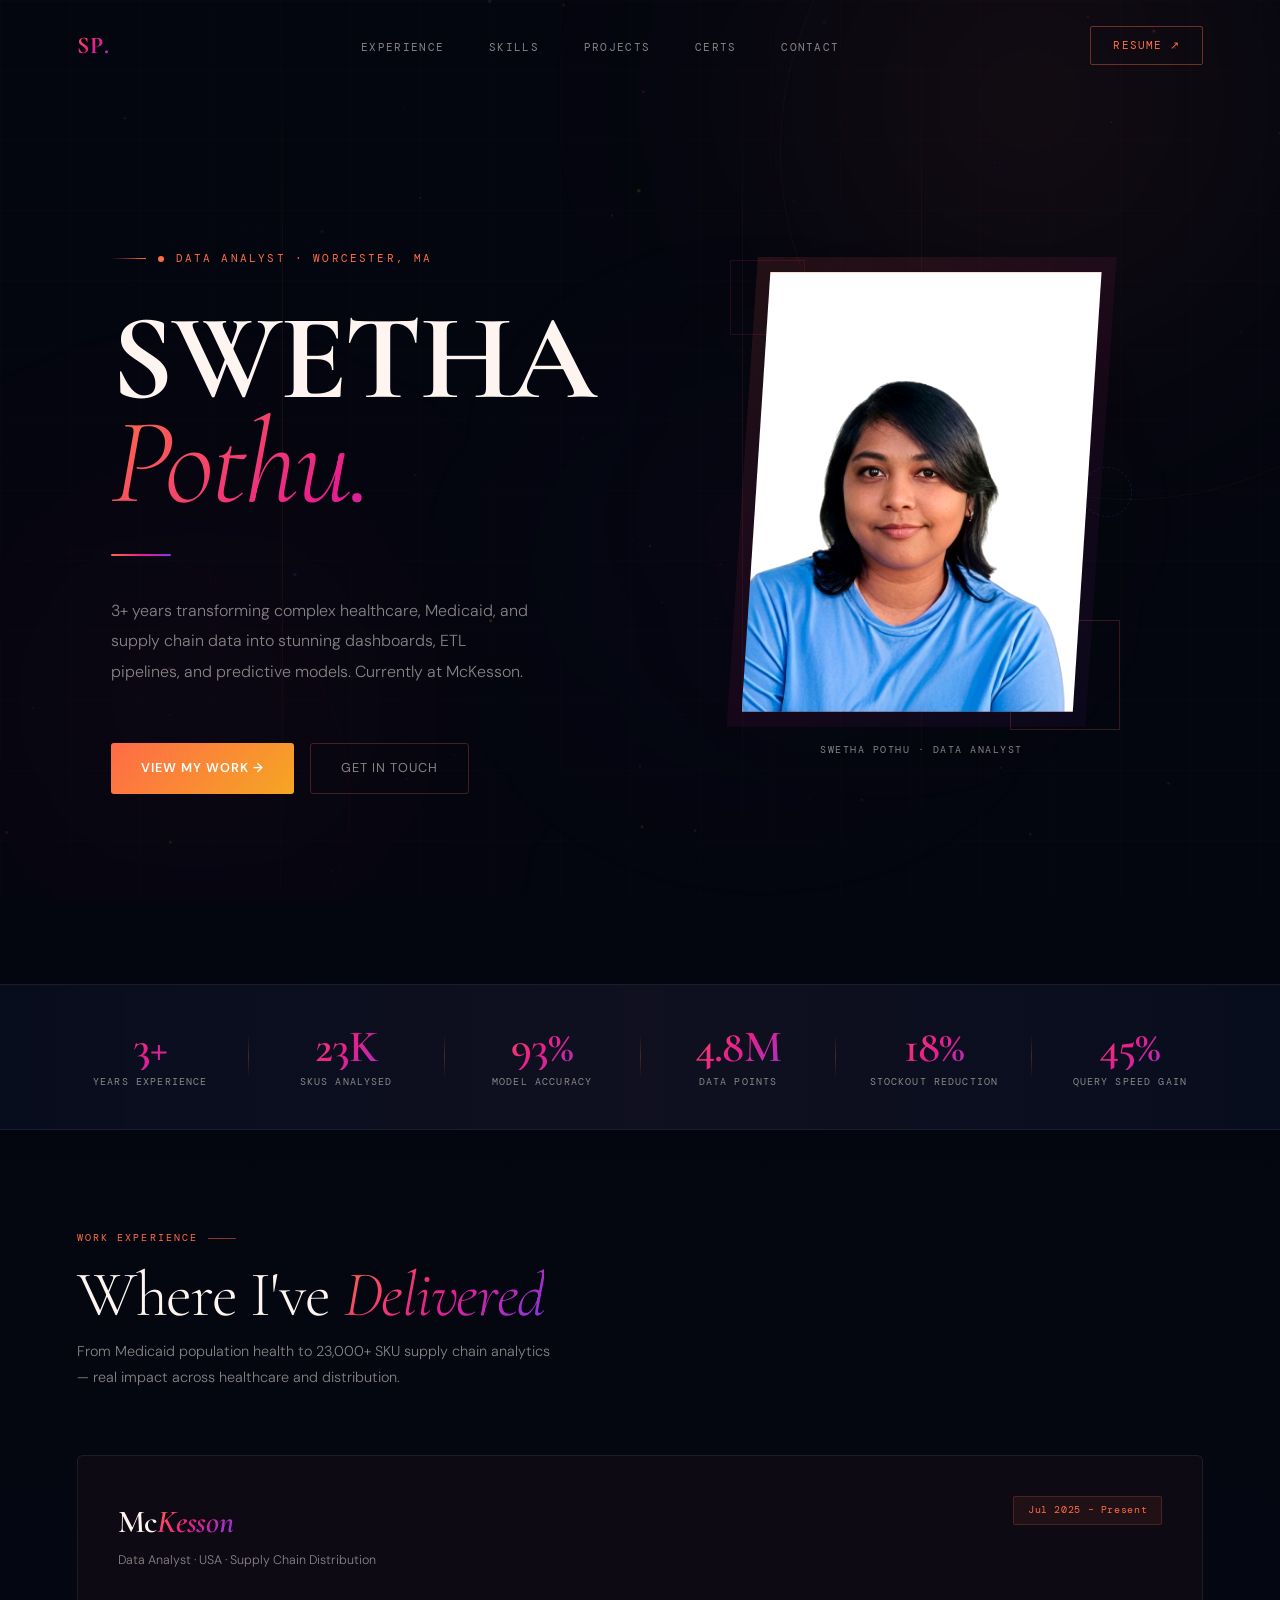
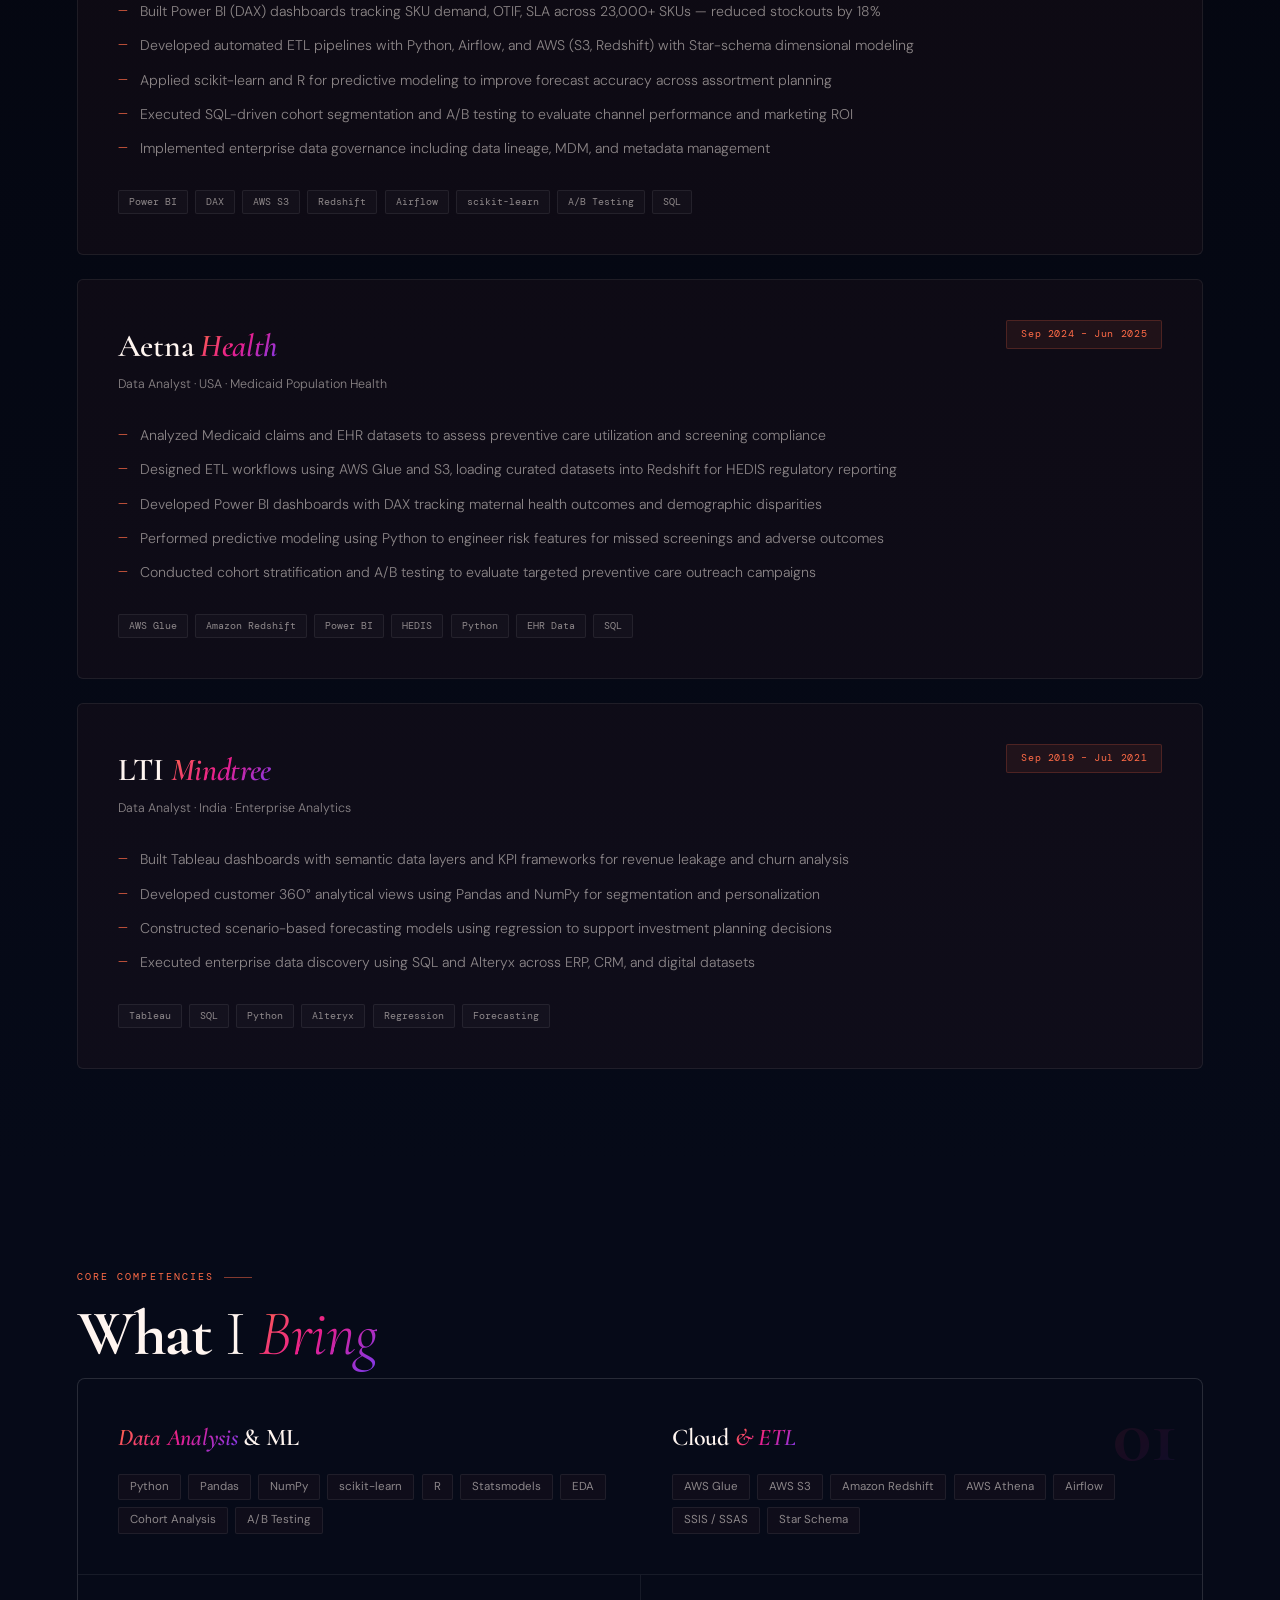
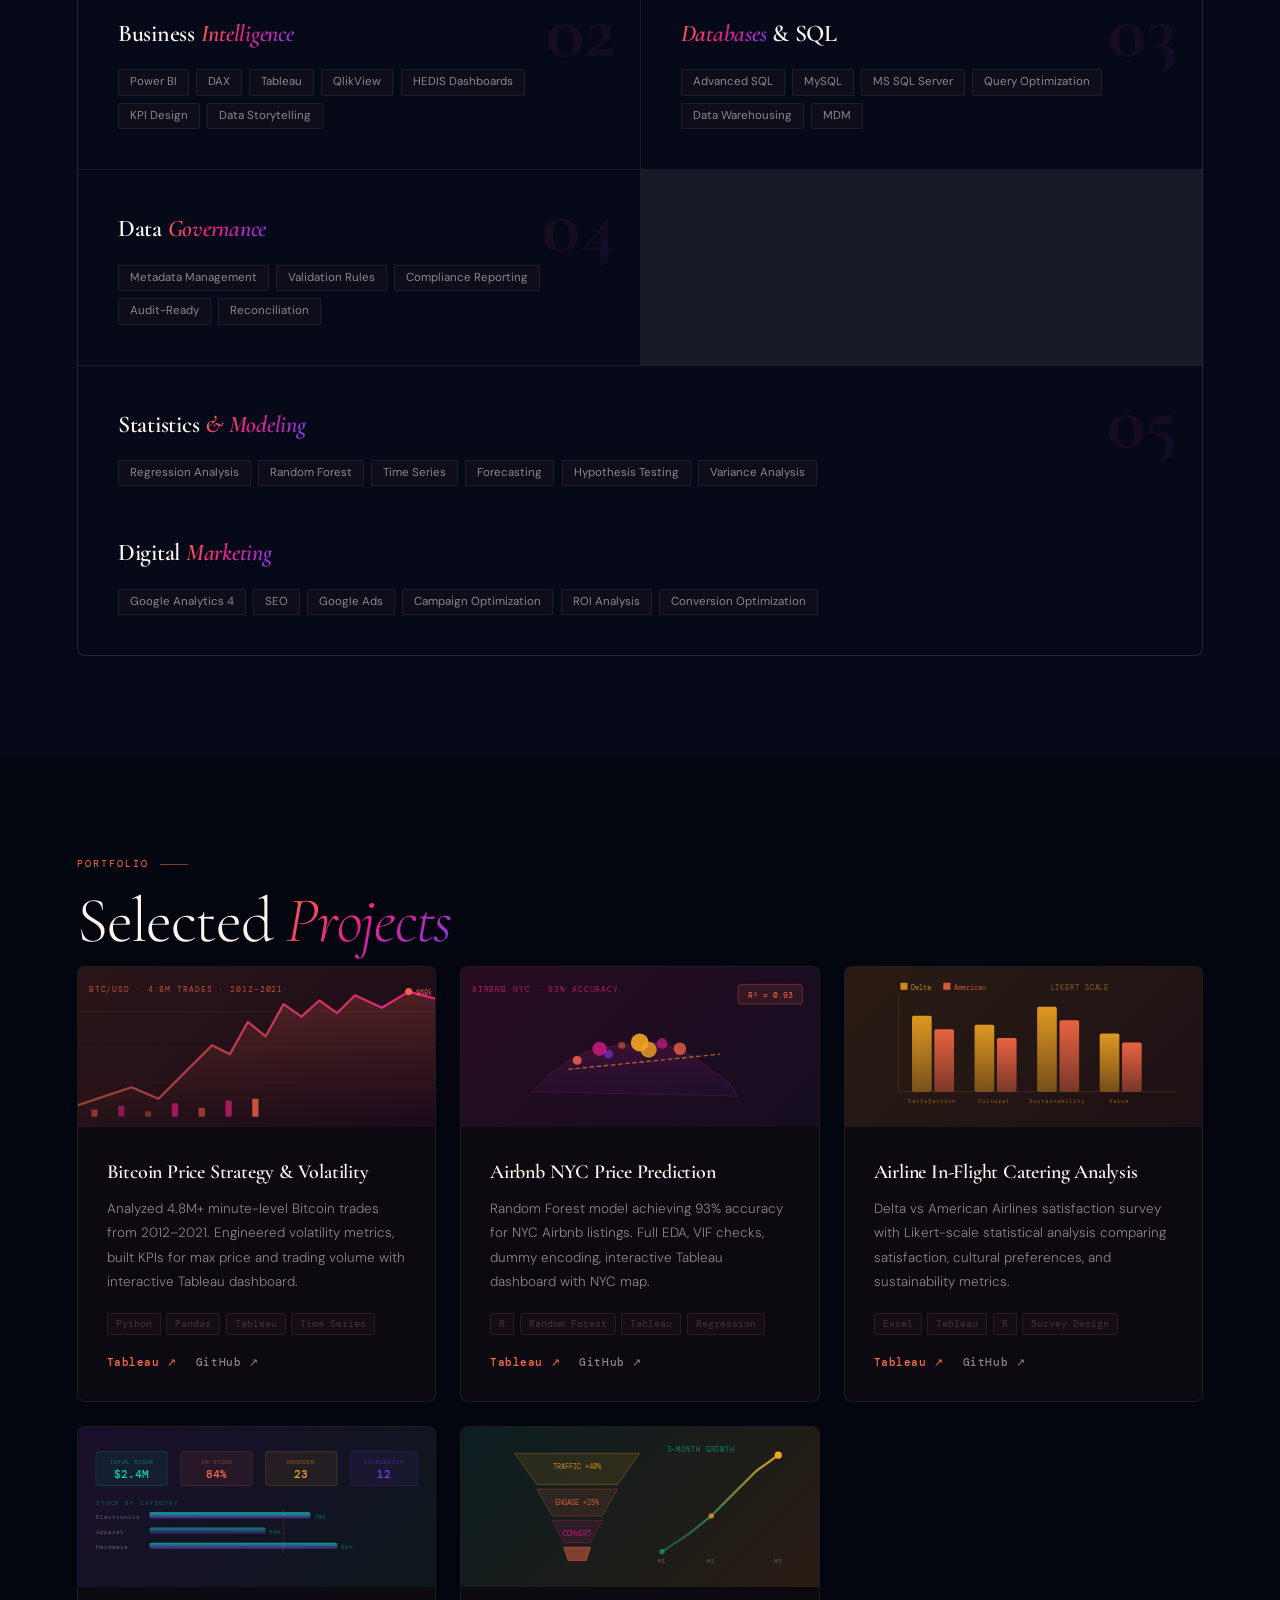
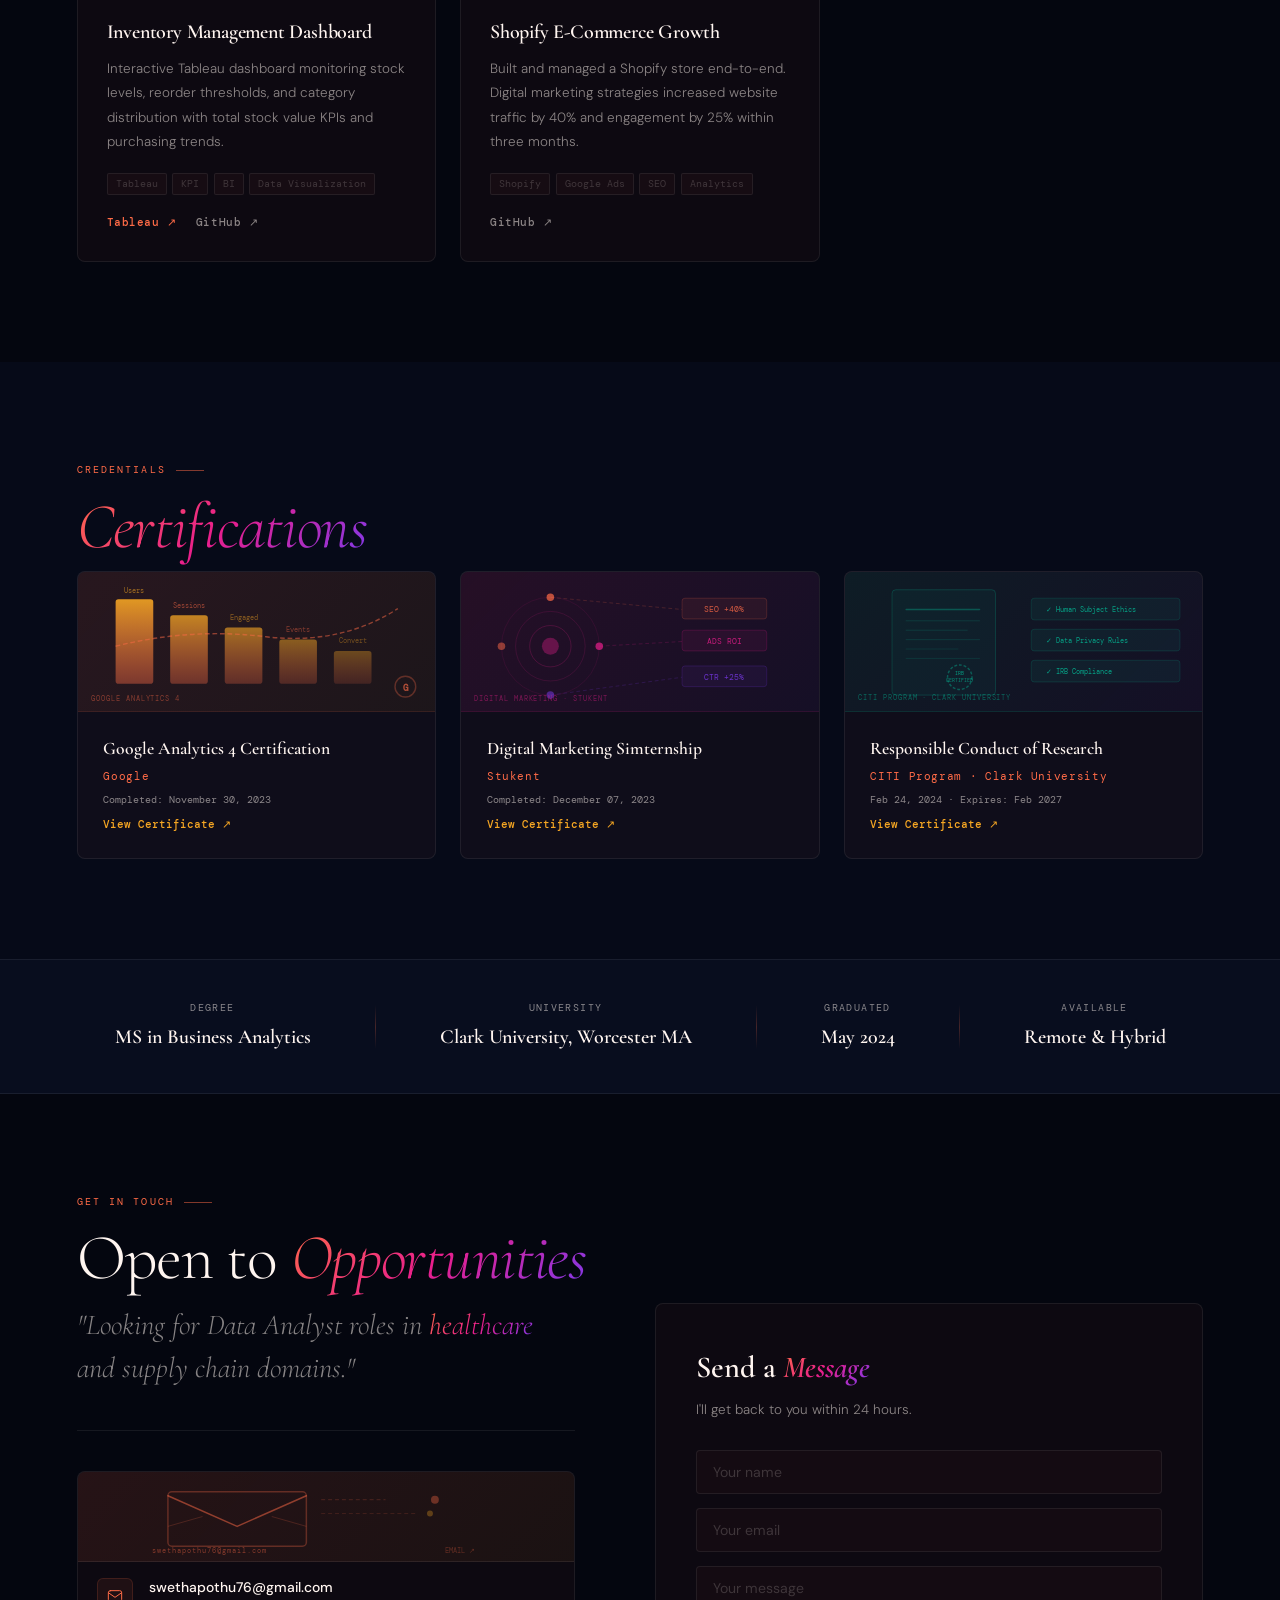
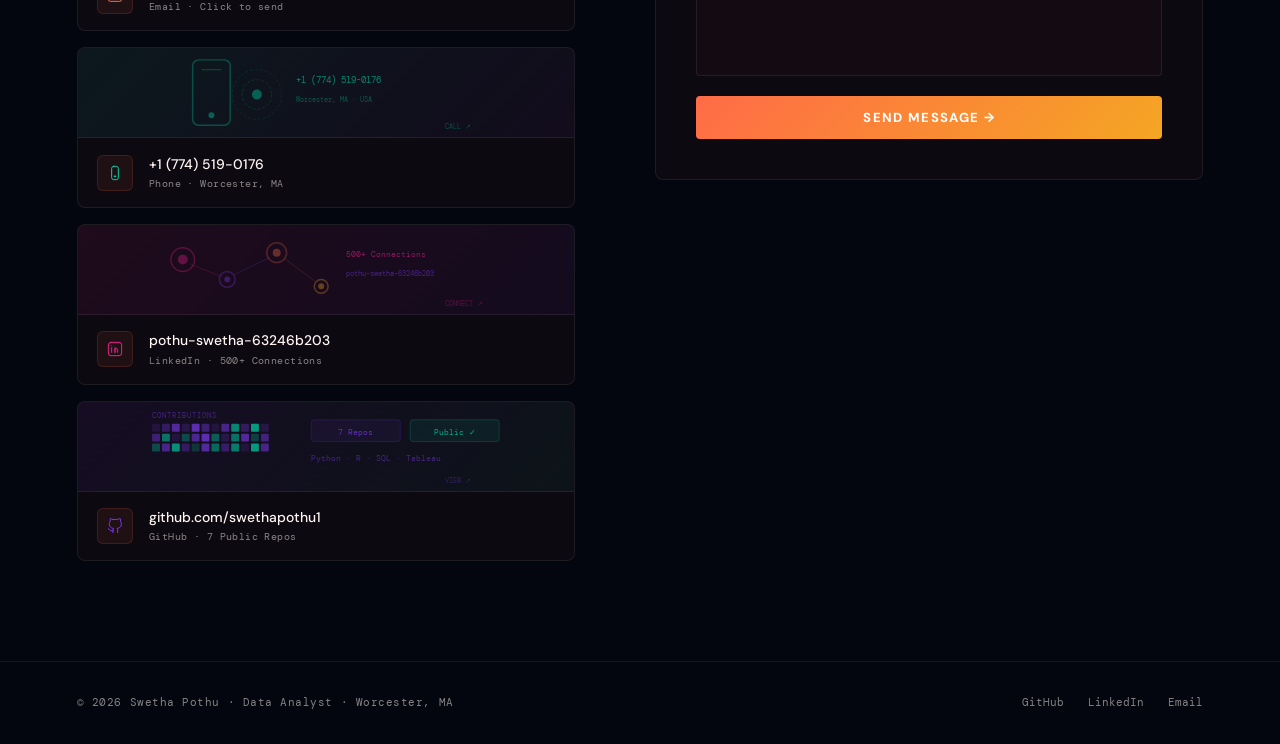
==== commit d1a81aae: "Force correct file" ====
--- a/index_1.html
+++ b/index_1.html
@@ -19,8 +19,6 @@
 *,*::before,*::after{box-sizing:border-box;margin:0;padding:0}
 html{scroll-behavior:smooth}
 body{font-family:var(--fb);background:var(--bg);color:var(--text);overflow-x:hidden;line-height:1.6}
-
-/* AMBIENT ORBS */
 .ambient{position:fixed;inset:0;z-index:0;pointer-events:none;overflow:hidden}
 .amb-orb{position:absolute;border-radius:50%;filter:blur(130px);animation:ambDrift 20s ease-in-out infinite}
 .a1{width:800px;height:800px;background:radial-gradient(circle,rgba(255,107,71,0.1),transparent 60%);top:-300px;right:-150px}
@@ -28,13 +26,7 @@
 .a3{width:500px;height:500px;background:radial-gradient(circle,rgba(124,58,237,0.07),transparent 60%);top:35%;left:40%;animation-delay:-14s}
 .a4{width:400px;height:400px;background:radial-gradient(circle,rgba(245,166,35,0.06),transparent 60%);bottom:20%;right:15%;animation-delay:-5s}
 @keyframes ambDrift{0%,100%{transform:translate(0,0) scale(1)}33%{transform:translate(30px,-45px) scale(1.06)}66%{transform:translate(-20px,30px) scale(0.95)}}
-
-/* GRID */
-.grid-bg{position:fixed;inset:0;z-index:0;pointer-events:none;
-  background-image:linear-gradient(rgba(255,107,71,0.02) 1px,transparent 1px),linear-gradient(90deg,rgba(255,107,71,0.02) 1px,transparent 1px);
-  background-size:70px 70px}
-
-/* DECO RINGS */
+.grid-bg{position:fixed;inset:0;z-index:0;pointer-events:none;background-image:linear-gradient(rgba(255,107,71,0.02) 1px,transparent 1px),linear-gradient(90deg,rgba(255,107,71,0.02) 1px,transparent 1px);background-size:70px 70px}
 .deco{position:fixed;inset:0;z-index:0;pointer-events:none;overflow:hidden}
 .deco-ring{position:absolute;border-radius:50%;animation:ringRot 40s linear infinite}
 .dr1{width:700px;height:700px;top:-200px;right:-200px;border:1px solid rgba(255,107,71,0.06)}
@@ -46,8 +38,6 @@
 .dl2{height:100vh;top:0;right:28%;animation:lf 7s ease-in-out infinite 1.5s}
 .dl3{height:100vh;top:0;left:58%;animation:lf 6s ease-in-out infinite 3s}
 @keyframes lf{0%,100%{opacity:.25}50%{opacity:.9}}
-
-/* NAV */
 nav{position:fixed;top:0;width:100%;z-index:200;padding:26px 6%;display:flex;justify-content:space-between;align-items:center;transition:all .4s}
 nav.s{background:rgba(4,6,15,0.94);backdrop-filter:blur(28px);border-bottom:1px solid var(--border);padding:14px 6%}
 .nlogo{font-family:var(--fd);font-size:1.5rem;font-weight:700;text-decoration:none;letter-spacing:.06em;background:var(--grad);-webkit-background-clip:text;-webkit-text-fill-color:transparent;background-clip:text}
@@ -59,8 +49,6 @@
 .nres:hover{color:#fff}.nres:hover::before{opacity:1}
 .nres span{position:relative;z-index:1}
 .mb{display:none;background:none;border:none;color:var(--text);font-size:1.4rem;cursor:pointer}
-
-/* HERO */
 #home{min-height:100vh;position:relative;z-index:2;display:grid;grid-template-columns:1fr 1fr;overflow:hidden}
 .hl{display:flex;flex-direction:column;justify-content:center;padding:150px 6% 90px}
 .hero-kicker{font-family:var(--fm);font-size:.68rem;color:var(--v1);letter-spacing:.2em;text-transform:uppercase;margin-bottom:2.5rem;display:flex;align-items:center;gap:12px;animation:fadeUp .8s ease both}
@@ -78,8 +66,6 @@
 .btn-ghost{display:inline-flex;align-items:center;gap:8px;padding:14px 30px;border:1px solid var(--border2);color:var(--muted);font-size:.8rem;letter-spacing:.08em;text-transform:uppercase;border-radius:3px;text-decoration:none;transition:all .3s}
 .btn-ghost:hover{border-color:var(--v1);color:var(--text)}
 @keyframes fadeUp{from{opacity:0;transform:translateY(28px)}to{opacity:1;transform:translateY(0)}}
-
-/* HERO RIGHT - PHOTO */
 .hr{position:relative;display:flex;align-items:center;justify-content:center;overflow:hidden}
 .photo-frame{position:relative;width:360px;height:440px;animation:fadeUp .8s .15s ease both}
 .photo-bg-shape{position:absolute;inset:-15px;background:linear-gradient(135deg,rgba(255,107,71,0.12),rgba(233,30,140,0.08),rgba(124,58,237,0.06));clip-path:polygon(8% 0%,100% 0%,92% 100%,0% 100%)}
@@ -92,16 +78,12 @@
 .photo-deco-3{position:absolute;top:50%;right:-30px;transform:translateY(-50%);width:50px;height:50px;border:1px dashed rgba(124,58,237,0.2);border-radius:50%;animation:df 6s ease-in-out infinite 1s}
 @keyframes df{0%,100%{transform:rotate(0deg)}50%{transform:rotate(10deg)}}
 .photo-label{position:absolute;bottom:-46px;left:0;right:0;text-align:center;font-family:var(--fm);font-size:.63rem;color:var(--muted);letter-spacing:.15em;text-transform:uppercase}
-
-/* STATS BAR */
 .stats-bar{background:var(--bg3);border-top:1px solid var(--border);border-bottom:1px solid var(--border);padding:2.5rem 6%;display:flex;justify-content:space-between;align-items:center;flex-wrap:wrap;gap:1.5rem;position:relative;z-index:2;overflow:hidden}
 .stats-bar::before{content:'';position:absolute;inset:0;background:linear-gradient(90deg,transparent,rgba(255,107,71,0.03),transparent)}
 .stat-item{text-align:center;flex:1;min-width:100px}
 .stat-n{font-family:var(--fd);font-size:2.8rem;font-weight:600;line-height:1;letter-spacing:-.02em;background:var(--grad);-webkit-background-clip:text;-webkit-text-fill-color:transparent;background-clip:text}
 .stat-l{font-family:var(--fm);font-size:.6rem;color:var(--muted);letter-spacing:.12em;text-transform:uppercase;margin-top:4px}
 .stat-sep{width:1px;height:45px;background:linear-gradient(to bottom,transparent,var(--border2),transparent);flex-shrink:0}
-
-/* SECTION */
 section{position:relative;z-index:2;padding:100px 6%}
 .s-inner{max-width:1200px;margin:0 auto}
 .s-kicker{font-family:var(--fm);font-size:.65rem;color:var(--v1);letter-spacing:.2em;text-transform:uppercase;margin-bottom:1rem;display:flex;align-items:center;gap:10px}
@@ -110,8 +92,6 @@
 .s-h em{font-style:italic;background:var(--grad);-webkit-background-clip:text;-webkit-text-fill-color:transparent;background-clip:text}
 .s-h strong{font-weight:700}
 .s-sub{font-size:.9rem;color:var(--muted);font-weight:300;max-width:480px;line-height:1.8;margin-bottom:4rem}
-
-/* EXPERIENCE */
 #experience{background:linear-gradient(180deg,var(--bg) 0%,var(--bg2) 100%)}
 .exp-grid{display:flex;flex-direction:column;gap:1.5rem}
 .exp-card{border:1px solid var(--border);border-radius:6px;padding:2.5rem;background:var(--glass);transition:all .4s;position:relative;overflow:hidden}
@@ -128,8 +108,6 @@
 .exp-tags{display:flex;flex-wrap:wrap;gap:.45rem}
 .etag{font-family:var(--fm);font-size:.63rem;padding:3px 10px;border-radius:2px;border:1px solid var(--border);color:var(--muted);background:rgba(255,255,255,.025);transition:all .25s}
 .etag:hover{border-color:rgba(255,107,71,0.3);color:var(--v1)}
-
-/* SKILLS */
 #skills{background:var(--bg2)}
 .skills-mag{display:grid;grid-template-columns:1fr 1fr;gap:1px;background:var(--border);border:1px solid var(--border);border-radius:8px;overflow:hidden}
 .sk-card{background:var(--bg2);padding:2.5rem;transition:all .35s;position:relative}
@@ -143,15 +121,15 @@
 .sk-pills{display:flex;flex-wrap:wrap;gap:.45rem}
 .sk-pill{font-size:.72rem;padding:3px 11px;border-radius:2px;background:rgba(255,107,71,0.04);border:1px solid var(--border);color:var(--muted);transition:all .25s}
 .sk-pill:hover{background:rgba(255,107,71,0.08);border-color:rgba(255,107,71,0.25);color:var(--v1)}
-
-/* PROJECTS */
 #projects{background:var(--bg)}
-.proj-mag{display:grid;grid-template-columns:1.4fr 1fr;grid-template-rows:auto auto;gap:1.5rem}
-.proj-card{background:var(--glass);border:1px solid var(--border);border-radius:8px;overflow:hidden;display:flex;flex-direction:column;transition:all .4s}
+.proj-mag{display:grid;grid-template-columns:repeat(3,1fr);gap:1.5rem}
+.proj-card{background:var(--glass);border:1px solid var(--border);border-radius:8px;overflow:hidden;display:flex;flex-direction:column;transition:all .4s;position:relative}
+.proj-card::before{content:'';position:absolute;top:0;left:-100%;width:60%;height:100%;background:linear-gradient(90deg,transparent,rgba(255,107,71,0.06),transparent);transform:skewX(-15deg);transition:left .6s ease;z-index:1;pointer-events:none}
+.proj-card:hover::before{left:160%}
+.proj-card::after{content:'';position:absolute;top:0;left:0;right:0;height:2px;background:var(--grad);transform:scaleX(0);transform-origin:left;transition:transform .4s ease;z-index:2}
+.proj-card:hover::after{transform:scaleX(1)}
 .proj-card:hover{border-color:rgba(255,107,71,0.25);transform:translateY(-6px);box-shadow:0 20px 60px rgba(0,0,0,.6)}
-.proj-card.featured{grid-row:span 2}
-.proj-banner{height:160px;position:relative;overflow:hidden;display:flex;align-items:center;justify-content:center}
-.proj-card.featured .proj-banner{height:260px}
+.proj-banner{height:160px;position:relative;overflow:hidden;display:flex;align-items:center;justify-content:center;flex-shrink:0}
 .pb1{background:linear-gradient(135deg,rgba(255,107,71,.12),rgba(233,30,140,.07))}
 .pb2{background:linear-gradient(135deg,rgba(233,30,140,.12),rgba(124,58,237,.07))}
 .pb3{background:linear-gradient(135deg,rgba(245,166,35,.12),rgba(255,107,71,.07))}
@@ -162,37 +140,39 @@
 .proj-body p{font-size:.84rem;color:var(--muted);line-height:1.8;margin-bottom:1.2rem;flex:1;font-weight:300}
 .proj-tags{display:flex;flex-wrap:wrap;gap:.35rem;margin-bottom:1.2rem}
 .ptag{font-family:var(--fm);font-size:.62rem;padding:2px 8px;border-radius:2px;background:rgba(255,107,71,.04);border:1px solid var(--border);color:var(--faint)}
-.proj-links{display:flex;gap:1.2rem;flex-wrap:wrap}
+.proj-links{display:flex;gap:1.2rem;flex-wrap:wrap;margin-top:auto}
 .proj-links a{font-family:var(--fm);font-size:.7rem;font-weight:500;text-decoration:none;display:inline-flex;align-items:center;gap:4px;transition:opacity .2s;letter-spacing:.05em}
 .pl-t{color:var(--v1)}.pl-t:hover{color:var(--v4)}
 .pl-g{color:var(--muted)}.pl-g:hover{color:var(--text)}
-
-/* CERTIFICATIONS */
 #certifications{background:var(--bg2)}
 .cert-mag{display:grid;grid-template-columns:repeat(3,1fr);gap:1.5rem}
-.cert-card{background:var(--glass);border:1px solid var(--border);border-radius:8px;overflow:hidden;transition:all .35s;display:flex;flex-direction:column}
-.cert-card:hover{border-color:rgba(255,107,71,0.25);transform:translateY(-4px)}
+.cert-card{background:var(--glass);border:1px solid var(--border);border-radius:8px;overflow:hidden;transition:all .35s;display:flex;flex-direction:column;position:relative}
+.cert-card::before{content:'';position:absolute;top:0;left:-100%;width:60%;height:100%;background:linear-gradient(90deg,transparent,rgba(255,107,71,0.06),transparent);transform:skewX(-15deg);transition:left .6s ease;z-index:1;pointer-events:none}
+.cert-card:hover::before{left:160%}
+.cert-card::after{content:'';position:absolute;bottom:0;left:0;right:0;height:2px;background:var(--grad);transform:scaleX(0);transform-origin:right;transition:transform .4s ease;z-index:2}
+.cert-card:hover::after{transform:scaleX(1)}
+.cert-card:hover{border-color:rgba(255,107,71,0.25);transform:translateY(-4px);box-shadow:0 16px 40px rgba(0,0,0,.5)}
 .cert-card h3{font-family:var(--fd);font-size:1.1rem;font-weight:600;line-height:1.3}
 .cert-issuer{font-family:var(--fm);font-size:.67rem;color:var(--v1);letter-spacing:.06em}
 .cert-date{font-family:var(--fm);font-size:.63rem;color:var(--muted)}
 .cert-link{font-family:var(--fm);font-size:.67rem;color:var(--v4);text-decoration:none;display:inline-flex;align-items:center;gap:4px;font-weight:500;margin-top:auto;transition:color .2s}
 .cert-link:hover{color:var(--v1)}
-
-/* CONTACT */
 #contact{background:var(--bg)}
 .contact-wrap{display:grid;grid-template-columns:1fr 1.1fr;gap:5rem;align-items:start}
 .contact-tagline{font-family:var(--fd);font-size:1.8rem;font-style:italic;font-weight:300;color:var(--muted);line-height:1.5;margin-bottom:2.5rem;padding-bottom:2.5rem;border-bottom:1px solid var(--border)}
 .contact-tagline em{background:var(--grad);-webkit-background-clip:text;-webkit-text-fill-color:transparent;background-clip:text}
 .clinks{display:flex;flex-direction:column;gap:1rem}
-/* CONTACT CARDS with animated SVG banners */
-.clink-card{border:1px solid var(--border);border-radius:8px;overflow:hidden;text-decoration:none;color:var(--text);background:var(--glass);transition:all .3s;display:flex;flex-direction:column}
-.clink-card:hover{border-color:rgba(255,107,71,0.3);transform:translateX(5px)}
+.clink-card{border:1px solid var(--border);border-radius:8px;overflow:hidden;text-decoration:none;color:var(--text);background:var(--glass);transition:all .35s;display:flex;flex-direction:column;position:relative}
+.clink-card::before{content:'';position:absolute;top:0;left:-100%;width:60%;height:100%;background:linear-gradient(90deg,transparent,rgba(255,107,71,0.06),transparent);transform:skewX(-15deg);transition:left .6s ease;z-index:1;pointer-events:none}
+.clink-card:hover::before{left:160%}
+.clink-card::after{content:'';position:absolute;top:0;left:0;right:0;height:2px;background:var(--grad);transform:scaleX(0);transform-origin:left;transition:transform .4s;z-index:2}
+.clink-card:hover::after{transform:scaleX(1)}
+.clink-card:hover{border-color:rgba(255,107,71,0.3);transform:translateX(5px);box-shadow:0 8px 30px rgba(0,0,0,.4)}
 .clink-banner{height:90px;position:relative;overflow:hidden;border-bottom:1px solid var(--border)}
 .clink-body{display:flex;align-items:center;gap:1rem;padding:.9rem 1.2rem}
 .clink-ico{width:36px;height:36px;border-radius:6px;display:flex;align-items:center;justify-content:center;font-size:1rem;flex-shrink:0;background:rgba(255,107,71,0.08);border:1px solid rgba(255,107,71,0.15)}
 .clink-main{font-size:.87rem;font-weight:500}
 .clink-sub{font-family:var(--fm);font-size:.65rem;color:var(--muted);margin-top:1px;letter-spacing:.04em}
-/* form */
 .cf{background:var(--glass);border:1px solid var(--border);border-radius:8px;padding:2.5rem}
 .cf-title{font-family:var(--fd);font-size:1.9rem;font-weight:600;margin-bottom:.4rem}
 .cf-title em{font-style:italic;background:var(--grad);-webkit-background-clip:text;-webkit-text-fill-color:transparent;background-clip:text}
@@ -204,27 +184,24 @@
 .cf textarea{height:110px}
 .cf-btn{width:100%;padding:13px;background:var(--grad2);color:#fff;font-family:var(--fb);font-weight:700;font-size:.82rem;letter-spacing:.1em;text-transform:uppercase;border:none;border-radius:4px;cursor:pointer;margin-top:.3rem;transition:all .3s}
 .cf-btn:hover{transform:translateY(-2px);box-shadow:0 12px 30px rgba(255,107,71,.25)}
-
-/* EDU STRIP */
 .edu-strip{background:var(--bg3);border-top:1px solid var(--border);border-bottom:1px solid var(--border);padding:2.5rem 6%;display:flex;justify-content:center;align-items:center;gap:4rem;flex-wrap:wrap;position:relative;z-index:2}
 .edu-item{text-align:center}
 .edu-label{font-family:var(--fm);font-size:.61rem;color:var(--muted);letter-spacing:.14em;text-transform:uppercase;margin-bottom:.3rem}
 .edu-val{font-family:var(--fd);font-size:1.25rem;font-weight:600}
 .edu-sep{width:1px;height:44px;background:linear-gradient(to bottom,transparent,var(--border2),transparent)}
-
-/* FOOTER */
 footer{border-top:1px solid var(--border);padding:2rem 6%;display:flex;justify-content:space-between;align-items:center;flex-wrap:wrap;gap:1rem;position:relative;z-index:2}
 .fl{font-family:var(--fm);font-size:.67rem;color:var(--muted);letter-spacing:.05em}
 .fr{display:flex;gap:1.5rem}
 .fr a{font-family:var(--fm);font-size:.67rem;color:var(--muted);text-decoration:none;transition:color .2s}
 .fr a:hover{color:var(--v1)}
-
-/* REVEAL */
 .rv{opacity:0;transform:translateY(32px);transition:opacity .75s ease,transform .75s ease}
 .rv.in{opacity:1;transform:none}
 .d1{transition-delay:.1s}.d2{transition-delay:.2s}.d3{transition-delay:.3s}.d4{transition-delay:.4s}
-
-/* MOBILE */
+/* contact slide in */
+.contact-left{opacity:0;transform:translateX(-40px);transition:opacity .8s ease,transform .8s ease}
+.contact-left.in{opacity:1;transform:translateX(0)}
+.contact-right{opacity:0;transform:translateX(40px);transition:opacity .8s ease .15s,transform .8s ease .15s}
+.contact-right.in{opacity:1;transform:translateX(0)}
 @media(max-width:960px){
   #home{grid-template-columns:1fr;min-height:auto}
   .hl{padding:120px 5% 50px;text-align:center}
@@ -236,25 +213,20 @@
   .photo-frame{width:260px;height:320px}
   .stats-bar{gap:1rem;padding:2rem 4%}
   .stat-sep{display:none}
-  .stat-item{min-width:80px}
   .skills-mag{grid-template-columns:1fr}
   .sk-card:nth-child(1){grid-column:span 1;flex-direction:column;gap:2rem}
-  .proj-mag{grid-template-columns:1fr}.proj-card.featured{grid-row:span 1}
+  .proj-mag{grid-template-columns:1fr}
   .cert-mag{grid-template-columns:1fr}
   .contact-wrap{grid-template-columns:1fr;gap:3rem}
   section{padding:70px 5%}
-  .edu-strip{gap:2rem}
   .edu-sep{display:none}
 }
 @media(max-width:640px){
   .nl,.nres{display:none}.mb{display:block}
   .nl.open{display:flex;flex-direction:column;position:fixed;inset:0;top:60px;background:rgba(4,6,15,.97);backdrop-filter:blur(28px);padding:3rem 5%;gap:2.5rem;z-index:199;align-items:center}
   .nl.open a{font-size:1.1rem}
-  .s-h{font-size:2.2rem}
-  .hero-name{font-size:3.8rem}
   .proj-mag{grid-template-columns:1fr}
   .cert-mag{grid-template-columns:1fr}
-  footer{flex-direction:column;text-align:center}
 }
 </style>
 </head>
@@ -263,7 +235,6 @@
 <div class="grid-bg"></div>
 <div class="deco"><div class="deco-ring dr1"></div><div class="deco-ring dr2"></div><div class="deco-ring dr3"></div><div class="deco-line dl1"></div><div class="deco-line dl2"></div><div class="deco-line dl3"></div></div>
 
-<!-- NAV — SP logo links to #home -->
 <nav id="nav">
   <a href="#home" class="nlogo">SP.</a>
   <ul class="nl" id="nl">
@@ -273,11 +244,10 @@
     <li><a href="#certifications">Certs</a></li>
     <li><a href="#contact">Contact</a></li>
   </ul>
-  <a href="assets/Swetha_Pothu_Data_Analyst.pdf" class="nres" target="_blank"><span>Resume ↗</span></a>
+  <a href="assets/swetha_resume.pdf" class="nres" target="_blank"><span>Resume ↗</span></a>
   <button class="mb" id="mb">☰</button>
 </nav>
 
-<!-- HERO -->
 <section id="home">
   <div class="hl">
     <div class="hero-kicker"><span class="dot"></span>Data Analyst · Worcester, MA</div>
@@ -296,8 +266,7 @@
       <div class="photo-deco-1"></div>
       <div class="photo-deco-2"></div>
       <div class="photo-deco-3"></div>
-      <img src="assets/white background (1).png" alt="Swetha Pothu" class="photo-img"
-        onerror="this.onerror=null;this.src='assets/about-pic.png';this.onerror=function(){this.style.display='none';document.getElementById('pf').style.display='flex'}">
+      <img src="assets/about_pic _1.png" alt="Swetha Pothu" class="photo-img" onerror="this.style.display='none';document.getElementById('pf').style.display='flex'">
       <div class="photo-fallback" id="pf" style="display:none">👩‍💻</div>
       <div class="photo-border"></div>
       <div class="photo-label">Swetha Pothu · Data Analyst</div>
@@ -305,7 +274,6 @@
   </div>
 </section>
 
-<!-- STATS -->
 <div class="stats-bar">
   <div class="stat-item"><div class="stat-n">3+</div><div class="stat-l">Years Experience</div></div>
   <div class="stat-sep"></div>
@@ -320,7 +288,6 @@
   <div class="stat-item"><div class="stat-n">45%</div><div class="stat-l">Query Speed Gain</div></div>
 </div>
 
-<!-- EXPERIENCE -->
 <section id="experience">
   <div class="s-inner">
     <p class="s-kicker rv">Work Experience</p>
@@ -328,62 +295,31 @@
     <p class="s-sub rv">From Medicaid population health to 23,000+ SKU supply chain analytics — real impact across healthcare and distribution.</p>
     <div class="exp-grid">
       <div class="exp-card rv">
-        <div class="exp-top">
-          <div><div class="exp-co">Mc<em>Kesson</em></div><div class="exp-meta">Data Analyst · USA · Supply Chain Distribution</div></div>
-          <div class="exp-date">Jul 2025 – Present</div>
-        </div>
-        <ul class="exp-ul">
-          <li>Built Power BI (DAX) dashboards tracking SKU demand, OTIF, SLA across 23,000+ SKUs — reduced stockouts by 18%</li>
-          <li>Developed automated ETL pipelines with Python, Airflow, and AWS (S3, Redshift) with Star-schema dimensional modeling</li>
-          <li>Applied scikit-learn and R for predictive modeling to improve forecast accuracy across assortment planning</li>
-          <li>Executed SQL-driven cohort segmentation and A/B testing to evaluate channel performance and marketing ROI</li>
-          <li>Implemented enterprise data governance including data lineage, MDM, and metadata management</li>
-        </ul>
+        <div class="exp-top"><div><div class="exp-co">Mc<em>Kesson</em></div><div class="exp-meta">Data Analyst · USA · Supply Chain Distribution</div></div><div class="exp-date">Jul 2025 – Present</div></div>
+        <ul class="exp-ul"><li>Built Power BI (DAX) dashboards tracking SKU demand, OTIF, SLA across 23,000+ SKUs — reduced stockouts by 18%</li><li>Developed automated ETL pipelines with Python, Airflow, and AWS (S3, Redshift) with Star-schema dimensional modeling</li><li>Applied scikit-learn and R for predictive modeling to improve forecast accuracy across assortment planning</li><li>Executed SQL-driven cohort segmentation and A/B testing to evaluate channel performance and marketing ROI</li><li>Implemented enterprise data governance including data lineage, MDM, and metadata management</li></ul>
         <div class="exp-tags"><span class="etag">Power BI</span><span class="etag">DAX</span><span class="etag">AWS S3</span><span class="etag">Redshift</span><span class="etag">Airflow</span><span class="etag">scikit-learn</span><span class="etag">A/B Testing</span><span class="etag">SQL</span></div>
       </div>
       <div class="exp-card rv d1">
-        <div class="exp-top">
-          <div><div class="exp-co">Aetna <em>Health</em></div><div class="exp-meta">Data Analyst · USA · Medicaid Population Health</div></div>
-          <div class="exp-date">Sep 2024 – Jun 2025</div>
-        </div>
-        <ul class="exp-ul">
-          <li>Analyzed Medicaid claims and EHR datasets to assess preventive care utilization and screening compliance</li>
-          <li>Designed ETL workflows using AWS Glue and S3, loading curated datasets into Redshift for HEDIS regulatory reporting</li>
-          <li>Developed Power BI dashboards with DAX tracking maternal health outcomes and demographic disparities</li>
-          <li>Performed predictive modeling using Python to engineer risk features for missed screenings and adverse outcomes</li>
-          <li>Conducted cohort stratification and A/B testing to evaluate targeted preventive care outreach campaigns</li>
-        </ul>
+        <div class="exp-top"><div><div class="exp-co">Aetna <em>Health</em></div><div class="exp-meta">Data Analyst · USA · Medicaid Population Health</div></div><div class="exp-date">Sep 2024 – Jun 2025</div></div>
+        <ul class="exp-ul"><li>Analyzed Medicaid claims and EHR datasets to assess preventive care utilization and screening compliance</li><li>Designed ETL workflows using AWS Glue and S3, loading curated datasets into Redshift for HEDIS regulatory reporting</li><li>Developed Power BI dashboards with DAX tracking maternal health outcomes and demographic disparities</li><li>Performed predictive modeling using Python to engineer risk features for missed screenings and adverse outcomes</li><li>Conducted cohort stratification and A/B testing to evaluate targeted preventive care outreach campaigns</li></ul>
         <div class="exp-tags"><span class="etag">AWS Glue</span><span class="etag">Amazon Redshift</span><span class="etag">Power BI</span><span class="etag">HEDIS</span><span class="etag">Python</span><span class="etag">EHR Data</span><span class="etag">SQL</span></div>
       </div>
       <div class="exp-card rv d2">
-        <div class="exp-top">
-          <div><div class="exp-co">LTI <em>Mindtree</em></div><div class="exp-meta">Data Analyst · India · Enterprise Analytics</div></div>
-          <div class="exp-date">Sep 2019 – Jul 2021</div>
-        </div>
-        <ul class="exp-ul">
-          <li>Built Tableau dashboards with semantic data layers and KPI frameworks for revenue leakage and churn analysis</li>
-          <li>Developed customer 360° analytical views using Pandas and NumPy for segmentation and personalization</li>
-          <li>Constructed scenario-based forecasting models using regression to support investment planning decisions</li>
-          <li>Executed enterprise data discovery using SQL and Alteryx across ERP, CRM, and digital datasets</li>
-        </ul>
+        <div class="exp-top"><div><div class="exp-co">LTI <em>Mindtree</em></div><div class="exp-meta">Data Analyst · India · Enterprise Analytics</div></div><div class="exp-date">Sep 2019 – Jul 2021</div></div>
+        <ul class="exp-ul"><li>Built Tableau dashboards with semantic data layers and KPI frameworks for revenue leakage and churn analysis</li><li>Developed customer 360° analytical views using Pandas and NumPy for segmentation and personalization</li><li>Constructed scenario-based forecasting models using regression to support investment planning decisions</li><li>Executed enterprise data discovery using SQL and Alteryx across ERP, CRM, and digital datasets</li></ul>
         <div class="exp-tags"><span class="etag">Tableau</span><span class="etag">SQL</span><span class="etag">Python</span><span class="etag">Alteryx</span><span class="etag">Regression</span><span class="etag">Forecasting</span></div>
       </div>
     </div>
   </div>
 </section>
 
-<!-- SKILLS -->
 <section id="skills">
   <div class="s-inner">
     <p class="s-kicker rv">Core Competencies</p>
     <h2 class="s-h rv"><strong>What</strong> I <em>Bring</em></h2>
     <div class="skills-mag rv">
-      <div class="sk-card">
-        <div class="sk-num">01</div>
-        <div class="sk-content"><div class="sk-title"><em>Data Analysis</em> & ML</div><div class="sk-pills"><span class="sk-pill">Python</span><span class="sk-pill">Pandas</span><span class="sk-pill">NumPy</span><span class="sk-pill">scikit-learn</span><span class="sk-pill">R</span><span class="sk-pill">Statsmodels</span><span class="sk-pill">EDA</span><span class="sk-pill">Cohort Analysis</span><span class="sk-pill">A/B Testing</span><span class="sk-pill">Predictive Modeling</span></div></div>
-        <div class="sk-content"><div class="sk-title">Cloud <em>& ETL</em></div><div class="sk-pills"><span class="sk-pill">AWS Glue</span><span class="sk-pill">AWS S3</span><span class="sk-pill">Amazon Redshift</span><span class="sk-pill">AWS Athena</span><span class="sk-pill">Airflow</span><span class="sk-pill">SSIS / SSAS</span><span class="sk-pill">Star Schema</span><span class="sk-pill">Data Lineage</span></div></div>
-      </div>
-      <div class="sk-card"><div class="sk-num">02</div><div class="sk-title">Business <em>Intelligence</em></div><div class="sk-pills"><span class="sk-pill">Power BI</span><span class="sk-pill">DAX</span><span class="sk-pill">Tableau</span><span class="sk-pill">QlikView</span><span class="sk-pill">HEDIS Dashboards</span><span class="sk-pill">KPI Design</span><span class="sk-pill">Executive Reporting</span><span class="sk-pill">Data Storytelling</span></div></div>
+      <div class="sk-card"><div class="sk-num">01</div><div class="sk-content"><div class="sk-title"><em>Data Analysis</em> & ML</div><div class="sk-pills"><span class="sk-pill">Python</span><span class="sk-pill">Pandas</span><span class="sk-pill">NumPy</span><span class="sk-pill">scikit-learn</span><span class="sk-pill">R</span><span class="sk-pill">Statsmodels</span><span class="sk-pill">EDA</span><span class="sk-pill">Cohort Analysis</span><span class="sk-pill">A/B Testing</span></div></div><div class="sk-content"><div class="sk-title">Cloud <em>& ETL</em></div><div class="sk-pills"><span class="sk-pill">AWS Glue</span><span class="sk-pill">AWS S3</span><span class="sk-pill">Amazon Redshift</span><span class="sk-pill">AWS Athena</span><span class="sk-pill">Airflow</span><span class="sk-pill">SSIS / SSAS</span><span class="sk-pill">Star Schema</span></div></div></div>
+      <div class="sk-card"><div class="sk-num">02</div><div class="sk-title">Business <em>Intelligence</em></div><div class="sk-pills"><span class="sk-pill">Power BI</span><span class="sk-pill">DAX</span><span class="sk-pill">Tableau</span><span class="sk-pill">QlikView</span><span class="sk-pill">HEDIS Dashboards</span><span class="sk-pill">KPI Design</span><span class="sk-pill">Data Storytelling</span></div></div>
       <div class="sk-card"><div class="sk-num">03</div><div class="sk-title"><em>Databases</em> & SQL</div><div class="sk-pills"><span class="sk-pill">Advanced SQL</span><span class="sk-pill">MySQL</span><span class="sk-pill">MS SQL Server</span><span class="sk-pill">Query Optimization</span><span class="sk-pill">Data Warehousing</span><span class="sk-pill">MDM</span></div></div>
       <div class="sk-card"><div class="sk-num">04</div><div class="sk-title">Data <em>Governance</em></div><div class="sk-pills"><span class="sk-pill">Metadata Management</span><span class="sk-pill">Validation Rules</span><span class="sk-pill">Compliance Reporting</span><span class="sk-pill">Audit-Ready</span><span class="sk-pill">Reconciliation</span></div></div>
       <div class="sk-card" style="grid-column:span 2"><div class="sk-num">05</div><div style="display:flex;gap:3rem;flex-wrap:wrap"><div class="sk-content"><div class="sk-title">Statistics <em>& Modeling</em></div><div class="sk-pills"><span class="sk-pill">Regression Analysis</span><span class="sk-pill">Random Forest</span><span class="sk-pill">Time Series</span><span class="sk-pill">Forecasting</span><span class="sk-pill">Hypothesis Testing</span><span class="sk-pill">Variance Analysis</span></div></div><div class="sk-content"><div class="sk-title">Digital <em>Marketing</em></div><div class="sk-pills"><span class="sk-pill">Google Analytics 4</span><span class="sk-pill">SEO</span><span class="sk-pill">Google Ads</span><span class="sk-pill">Campaign Optimization</span><span class="sk-pill">ROI Analysis</span><span class="sk-pill">Conversion Optimization</span></div></div></div></div>
@@ -391,75 +327,45 @@
   </div>
 </section>
 
-<!-- PROJECTS -->
 <section id="projects">
   <div class="s-inner">
     <p class="s-kicker rv">Portfolio</p>
     <h2 class="s-h rv">Selected <em>Projects</em></h2>
     <div class="proj-mag">
-
-      <div class="proj-card featured rv">
+      <div class="proj-card rv">
         <div class="proj-banner pb1">
-          <svg width="100%" height="100%" viewBox="0 0 400 260" preserveAspectRatio="xMidYMid meet" style="position:absolute;inset:0">
-            <defs>
-              <linearGradient id="btcL" x1="0" y1="0" x2="1" y2="0"><stop offset="0%" stop-color="#ff6b47" stop-opacity="0.5"/><stop offset="100%" stop-color="#e91e8c" stop-opacity="1"/></linearGradient>
-              <linearGradient id="btcF" x1="0" y1="0" x2="0" y2="1"><stop offset="0%" stop-color="#ff6b47" stop-opacity="0.2"/><stop offset="100%" stop-color="#ff6b47" stop-opacity="0"/></linearGradient>
-            </defs>
-            <line x1="0" y1="60" x2="400" y2="60" stroke="rgba(255,107,71,0.07)" stroke-width="1"/>
-            <line x1="0" y1="110" x2="400" y2="110" stroke="rgba(255,107,71,0.07)" stroke-width="1"/>
-            <line x1="0" y1="160" x2="400" y2="160" stroke="rgba(255,107,71,0.07)" stroke-width="1"/>
-            <line x1="0" y1="210" x2="400" y2="210" stroke="rgba(255,107,71,0.07)" stroke-width="1"/>
-            <path d="M0 220 L30 210 L60 200 L90 215 L120 180 L150 140 L170 155 L190 100 L210 125 L230 65 L250 85 L270 50 L290 70 L310 40 L340 58 L370 32 L400 42 L400 260 L0 260Z" fill="url(#btcF)"/>
-            <path d="M0 220 L30 210 L60 200 L90 215 L120 180 L150 140 L170 155 L190 100 L210 125 L230 65 L250 85 L270 50 L290 70 L310 40 L340 58 L370 32 L400 42" fill="none" stroke="url(#btcL)" stroke-width="2.5" stroke-linejoin="round" stroke-linecap="round"/>
-            <rect x="15" y="228" width="8" height="18" fill="rgba(255,107,71,0.45)" rx="1"/>
-            <rect x="45" y="222" width="8" height="24" fill="rgba(233,30,140,0.5)" rx="1"/>
-            <rect x="75" y="232" width="8" height="14" fill="rgba(255,107,71,0.35)" rx="1"/>
-            <rect x="105" y="218" width="8" height="28" fill="rgba(233,30,140,0.6)" rx="1"/>
-            <rect x="135" y="224" width="8" height="22" fill="rgba(255,107,71,0.5)" rx="1"/>
-            <rect x="165" y="215" width="8" height="31" fill="rgba(233,30,140,0.65)" rx="1"/>
-            <rect x="195" y="210" width="8" height="36" fill="rgba(255,107,71,0.75)" rx="1"/>
-            <text x="14" y="24" font-family="DM Mono,monospace" font-size="9" fill="rgba(255,107,71,0.7)" letter-spacing="1">BTC/USD · 4.8M TRADES · 2012–2021</text>
-            <circle cx="370" cy="32" r="5" fill="#ff6b47" opacity="0.9"/>
-            <text x="378" y="36" font-family="DM Mono,monospace" font-size="8" fill="rgba(255,107,71,0.85)">$68k</text>
-          </svg>
-        </div>
-        <div class="proj-body">
-          <h3>Bitcoin Price Strategy & Volatility</h3>
-          <p>Analyzed 4.8M+ minute-level Bitcoin trades from 2012–2021. Engineered volatility metrics, built KPIs for max price and trading volume, and created an interactive Tableau dashboard with heatmaps and trend analysis.</p>
-          <div class="proj-tags"><span class="ptag">Python</span><span class="ptag">Pandas</span><span class="ptag">Tableau</span><span class="ptag">Time Series</span><span class="ptag">Machine Learning</span></div>
-          <div class="proj-links"><a href="https://public.tableau.com/views/BitcoinPriceStrategyVolatilityDashboard20122021/Dashboard1" target="_blank" class="pl-t">Tableau ↗</a><a href="https://github.com/swethapothu1/bitcoin-price-prediction" target="_blank" class="pl-g">GitHub ↗</a></div>
-        </div>
-      </div>
-
+          <svg width="100%" height="100%" viewBox="0 0 400 160" preserveAspectRatio="xMidYMid meet" style="position:absolute;inset:0">
+            <defs><linearGradient id="btcL" x1="0" y1="0" x2="1" y2="0"><stop offset="0%" stop-color="#ff6b47" stop-opacity="0.5"/><stop offset="100%" stop-color="#e91e8c" stop-opacity="1"/></linearGradient><linearGradient id="btcF" x1="0" y1="0" x2="0" y2="1"><stop offset="0%" stop-color="#ff6b47" stop-opacity="0.2"/><stop offset="100%" stop-color="#ff6b47" stop-opacity="0"/></linearGradient></defs>
+            <line x1="0" y1="40" x2="400" y2="40" stroke="rgba(255,107,71,0.07)" stroke-width="1"/><line x1="0" y1="80" x2="400" y2="80" stroke="rgba(255,107,71,0.07)" stroke-width="1"/><line x1="0" y1="120" x2="400" y2="120" stroke="rgba(255,107,71,0.07)" stroke-width="1"/>
+            <path d="M0 145 L30 135 L60 125 L90 138 L120 108 L150 78 L170 88 L190 52 L210 68 L230 32 L250 46 L270 28 L290 42 L310 22 L340 36 L370 18 L400 26 L400 160 L0 160Z" fill="url(#btcF)"/>
+            <path d="M0 145 L30 135 L60 125 L90 138 L120 108 L150 78 L170 88 L190 52 L210 68 L230 32 L250 46 L270 28 L290 42 L310 22 L340 36 L370 18 L400 26" fill="none" stroke="url(#btcL)" stroke-width="2.5" stroke-linejoin="round" stroke-linecap="round"/>
+            <rect x="15" y="150" width="7" height="8" fill="rgba(255,107,71,0.45)" rx="1"/><rect x="45" y="146" width="7" height="12" fill="rgba(233,30,140,0.5)" rx="1"/><rect x="75" y="152" width="7" height="6" fill="rgba(255,107,71,0.35)" rx="1"/><rect x="105" y="143" width="7" height="15" fill="rgba(233,30,140,0.6)" rx="1"/><rect x="135" y="148" width="7" height="10" fill="rgba(255,107,71,0.5)" rx="1"/><rect x="165" y="140" width="7" height="18" fill="rgba(233,30,140,0.65)" rx="1"/><rect x="195" y="138" width="7" height="20" fill="rgba(255,107,71,0.75)" rx="1"/>
+            <text x="12" y="18" font-family="DM Mono,monospace" font-size="8.5" fill="rgba(255,107,71,0.7)" letter-spacing="1">BTC/USD · 4.8M TRADES · 2012–2021</text>
+            <circle cx="370" cy="18" r="4" fill="#ff6b47" opacity="0.9"/>
+            <text x="378" y="22" font-family="DM Mono,monospace" font-size="8" fill="rgba(255,107,71,0.85)">$68k</text>
+          </svg>
+        </div>
+        <div class="proj-body"><h3>Bitcoin Price Strategy & Volatility</h3><p>Analyzed 4.8M+ minute-level Bitcoin trades from 2012–2021. Engineered volatility metrics, built KPIs for max price and trading volume with interactive Tableau dashboard.</p><div class="proj-tags"><span class="ptag">Python</span><span class="ptag">Pandas</span><span class="ptag">Tableau</span><span class="ptag">Time Series</span></div><div class="proj-links"><a href="https://public.tableau.com/views/BitcoinPriceStrategyVolatilityDashboard20122021/Dashboard1" target="_blank" class="pl-t">Tableau ↗</a><a href="https://github.com/swethapothu1/bitcoin-price-prediction" target="_blank" class="pl-g">GitHub ↗</a></div></div>
+      </div>
       <div class="proj-card rv d1">
         <div class="proj-banner pb2">
           <svg width="100%" height="100%" viewBox="0 0 400 160" preserveAspectRatio="xMidYMid meet" style="position:absolute;inset:0">
             <defs><linearGradient id="mapG" x1="0" y1="0" x2="0" y2="1"><stop offset="0%" stop-color="#e91e8c" stop-opacity="0.15"/><stop offset="100%" stop-color="#7c3aed" stop-opacity="0.05"/></linearGradient></defs>
             <path d="M80 130 L100 110 L120 95 L140 85 L160 80 L180 78 L200 76 L220 75 L240 80 L260 90 L280 105 L300 120 L310 135 L80 130Z" fill="url(#mapG)" stroke="rgba(233,30,140,0.2)" stroke-width="1"/>
-            <circle cx="130" cy="95" r="5" fill="rgba(255,107,71,0.8)"/><circle cx="155" cy="82" r="8" fill="rgba(233,30,140,0.7)"/><circle cx="180" cy="78" r="4" fill="rgba(255,107,71,0.5)"/><circle cx="200" cy="75" r="10" fill="rgba(245,166,35,0.9)"/><circle cx="225" cy="76" r="6" fill="rgba(233,30,140,0.6)"/><circle cx="245" cy="82" r="7" fill="rgba(255,107,71,0.7)"/><circle cx="165" cy="88" r="5" fill="rgba(124,58,237,0.6)"/><circle cx="210" cy="83" r="9" fill="rgba(245,166,35,0.8)"/><circle cx="270" cy="97" r="5" fill="rgba(255,107,71,0.5)"/><circle cx="145" cy="100" r="6" fill="rgba(233,30,140,0.5)"/>
+            <circle cx="130" cy="95" r="5" fill="rgba(255,107,71,0.8)"/><circle cx="155" cy="82" r="8" fill="rgba(233,30,140,0.7)"/><circle cx="180" cy="78" r="4" fill="rgba(255,107,71,0.5)"/><circle cx="200" cy="75" r="10" fill="rgba(245,166,35,0.9)"/><circle cx="225" cy="76" r="6" fill="rgba(233,30,140,0.6)"/><circle cx="245" cy="82" r="7" fill="rgba(255,107,71,0.7)"/><circle cx="165" cy="88" r="5" fill="rgba(124,58,237,0.6)"/><circle cx="210" cy="83" r="9" fill="rgba(245,166,35,0.8)"/>
             <line x1="120" y1="105" x2="290" y2="88" stroke="rgba(245,166,35,0.6)" stroke-width="1.5" stroke-dasharray="5 3"/>
-            <text x="12" y="20" font-family="DM Mono,monospace" font-size="9" fill="rgba(233,30,140,0.7)" letter-spacing="1">AIRBNB NYC · 93% ACCURACY</text>
-            <rect x="310" y="12" width="72" height="22" rx="3" fill="rgba(255,107,71,0.1)" stroke="rgba(255,107,71,0.35)" stroke-width="1"/>
-            <text x="346" y="27" font-family="DM Mono,monospace" font-size="9" fill="#ff6b47" text-anchor="middle">R² = 0.93</text>
-          </svg>
-        </div>
-        <div class="proj-body">
-          <h3>Airbnb NYC Price Prediction</h3>
-          <p>Random Forest model achieving 93% accuracy. Full EDA, VIF checks, interactive Tableau dashboard with NYC map.</p>
-          <div class="proj-tags"><span class="ptag">R</span><span class="ptag">Random Forest</span><span class="ptag">Tableau</span><span class="ptag">Regression</span></div>
-          <div class="proj-links"><a href="https://public.tableau.com/views/AirbnbNYCPricePredictionAnalytics/AirbnbNYCPriceAvailabilityListingInsights" target="_blank" class="pl-t">Tableau ↗</a><a href="https://github.com/swethapothu1/airbnb-price-prediction" target="_blank" class="pl-g">GitHub ↗</a></div>
-        </div>
-      </div>
-
+            <text x="12" y="18" font-family="DM Mono,monospace" font-size="9" fill="rgba(233,30,140,0.7)" letter-spacing="1">AIRBNB NYC · 93% ACCURACY</text>
+            <rect x="310" y="10" width="72" height="22" rx="3" fill="rgba(255,107,71,0.1)" stroke="rgba(255,107,71,0.35)" stroke-width="1"/>
+            <text x="346" y="25" font-family="DM Mono,monospace" font-size="9" fill="#ff6b47" text-anchor="middle">R² = 0.93</text>
+          </svg>
+        </div>
+        <div class="proj-body"><h3>Airbnb NYC Price Prediction</h3><p>Random Forest model achieving 93% accuracy for NYC Airbnb listings. Full EDA, VIF checks, dummy encoding, interactive Tableau dashboard with NYC map.</p><div class="proj-tags"><span class="ptag">R</span><span class="ptag">Random Forest</span><span class="ptag">Tableau</span><span class="ptag">Regression</span></div><div class="proj-links"><a href="https://public.tableau.com/views/AirbnbNYCPricePredictionAnalytics/AirbnbNYCPriceAvailabilityListingInsights" target="_blank" class="pl-t">Tableau ↗</a><a href="https://github.com/swethapothu1/airbnb-price-prediction" target="_blank" class="pl-g">GitHub ↗</a></div></div>
+      </div>
       <div class="proj-card rv d2">
         <div class="proj-banner pb3">
           <svg width="100%" height="100%" viewBox="0 0 400 160" preserveAspectRatio="xMidYMid meet" style="position:absolute;inset:0">
-            <defs>
-              <linearGradient id="bA" x1="0" y1="0" x2="0" y2="1"><stop offset="0%" stop-color="#f5a623" stop-opacity="0.9"/><stop offset="100%" stop-color="#f5a623" stop-opacity="0.4"/></linearGradient>
-              <linearGradient id="bB" x1="0" y1="0" x2="0" y2="1"><stop offset="0%" stop-color="#ff6b47" stop-opacity="0.9"/><stop offset="100%" stop-color="#ff6b47" stop-opacity="0.4"/></linearGradient>
-            </defs>
-            <line x1="60" y1="20" x2="60" y2="130" stroke="rgba(245,166,35,0.15)" stroke-width="1"/>
-            <line x1="60" y1="130" x2="370" y2="130" stroke="rgba(245,166,35,0.15)" stroke-width="1"/>
+            <defs><linearGradient id="bA" x1="0" y1="0" x2="0" y2="1"><stop offset="0%" stop-color="#f5a623" stop-opacity="0.9"/><stop offset="100%" stop-color="#f5a623" stop-opacity="0.4"/></linearGradient><linearGradient id="bB" x1="0" y1="0" x2="0" y2="1"><stop offset="0%" stop-color="#ff6b47" stop-opacity="0.9"/><stop offset="100%" stop-color="#ff6b47" stop-opacity="0.4"/></linearGradient></defs>
+            <line x1="60" y1="20" x2="60" y2="130" stroke="rgba(245,166,35,0.15)" stroke-width="1"/><line x1="60" y1="130" x2="370" y2="130" stroke="rgba(245,166,35,0.15)" stroke-width="1"/>
             <rect x="75" y="45" width="22" height="85" rx="2" fill="url(#bA)"/><rect x="100" y="60" width="22" height="70" rx="2" fill="url(#bB)"/>
             <rect x="145" y="55" width="22" height="75" rx="2" fill="url(#bA)"/><rect x="170" y="70" width="22" height="60" rx="2" fill="url(#bB)"/>
             <rect x="215" y="35" width="22" height="95" rx="2" fill="url(#bA)"/><rect x="240" y="50" width="22" height="80" rx="2" fill="url(#bB)"/>
@@ -473,14 +379,8 @@
             <text x="230" y="16" font-family="DM Mono,monospace" font-size="7.5" fill="rgba(245,166,35,0.5)" letter-spacing="1">LIKERT SCALE</text>
           </svg>
         </div>
-        <div class="proj-body">
-          <h3>Airline In-Flight Catering Analysis</h3>
-          <p>Delta vs American Airlines satisfaction survey with Likert-scale statistical analysis.</p>
-          <div class="proj-tags"><span class="ptag">Excel</span><span class="ptag">Tableau</span><span class="ptag">R</span><span class="ptag">Survey Design</span></div>
-          <div class="proj-links"><a href="https://public.tableau.com/views/AirlineMarketingCampaignPassengerPreferencesSatisfaction/Dashboard1" target="_blank" class="pl-t">Tableau ↗</a><a href="https://github.com/swethapothu1/marketing-campaign-performance-analysis" target="_blank" class="pl-g">GitHub ↗</a></div>
-        </div>
-      </div>
-
+        <div class="proj-body"><h3>Airline In-Flight Catering Analysis</h3><p>Delta vs American Airlines satisfaction survey with Likert-scale statistical analysis comparing satisfaction, cultural preferences, and sustainability metrics.</p><div class="proj-tags"><span class="ptag">Excel</span><span class="ptag">Tableau</span><span class="ptag">R</span><span class="ptag">Survey Design</span></div><div class="proj-links"><a href="https://public.tableau.com/views/AirlineMarketingCampaignPassengerPreferencesSatisfaction/Dashboard1" target="_blank" class="pl-t">Tableau ↗</a><a href="https://github.com/swethapothu1/marketing-campaign-performance-analysis" target="_blank" class="pl-g">GitHub ↗</a></div></div>
+      </div>
       <div class="proj-card rv">
         <div class="proj-banner pb4">
           <svg width="100%" height="100%" viewBox="0 0 400 160" preserveAspectRatio="xMidYMid meet" style="position:absolute;inset:0">
@@ -498,26 +398,14 @@
             <text x="342" y="32" font-family="DM Mono,monospace" font-size="7" fill="rgba(124,58,237,0.5)" text-anchor="middle">CATEGORIES</text>
             <text x="342" y="47" font-family="DM Mono,monospace" font-size="12" fill="#7c3aed" text-anchor="middle" font-weight="500">12</text>
             <text x="20" y="78" font-family="DM Mono,monospace" font-size="7" fill="rgba(0,212,170,0.45)" letter-spacing="1">STOCK BY CATEGORY</text>
-            <text x="20" y="93" font-family="DM Mono,monospace" font-size="7" fill="rgba(255,255,255,0.35)">Electronics</text>
-            <rect x="80" y="86" width="180" height="7" rx="2" fill="url(#iB)"/>
-            <text x="264" y="93" font-family="DM Mono,monospace" font-size="7" fill="rgba(0,212,170,0.5)">78%</text>
-            <text x="20" y="110" font-family="DM Mono,monospace" font-size="7" fill="rgba(255,255,255,0.35)">Apparel</text>
-            <rect x="80" y="103" width="130" height="7" rx="2" fill="url(#iB)" opacity="0.7"/>
-            <text x="214" y="110" font-family="DM Mono,monospace" font-size="7" fill="rgba(0,212,170,0.5)">56%</text>
-            <text x="20" y="127" font-family="DM Mono,monospace" font-size="7" fill="rgba(255,255,255,0.35)">Hardware</text>
-            <rect x="80" y="120" width="210" height="7" rx="2" fill="url(#iB)" opacity="0.9"/>
-            <text x="294" y="127" font-family="DM Mono,monospace" font-size="7" fill="rgba(0,212,170,0.5)">91%</text>
+            <text x="20" y="93" font-family="DM Mono,monospace" font-size="7" fill="rgba(255,255,255,0.35)">Electronics</text><rect x="80" y="86" width="180" height="7" rx="2" fill="url(#iB)"/><text x="264" y="93" font-family="DM Mono,monospace" font-size="7" fill="rgba(0,212,170,0.5)">78%</text>
+            <text x="20" y="110" font-family="DM Mono,monospace" font-size="7" fill="rgba(255,255,255,0.35)">Apparel</text><rect x="80" y="103" width="130" height="7" rx="2" fill="url(#iB)" opacity="0.7"/><text x="214" y="110" font-family="DM Mono,monospace" font-size="7" fill="rgba(0,212,170,0.5)">56%</text>
+            <text x="20" y="127" font-family="DM Mono,monospace" font-size="7" fill="rgba(255,255,255,0.35)">Hardware</text><rect x="80" y="120" width="210" height="7" rx="2" fill="url(#iB)" opacity="0.9"/><text x="294" y="127" font-family="DM Mono,monospace" font-size="7" fill="rgba(0,212,170,0.5)">91%</text>
             <line x1="230" y1="83" x2="230" y2="133" stroke="rgba(255,107,71,0.3)" stroke-width="1" stroke-dasharray="3 2"/>
           </svg>
         </div>
-        <div class="proj-body">
-          <h3>Inventory Management Dashboard</h3>
-          <p>Stock levels, reorder thresholds, and KPI tracking with Tableau.</p>
-          <div class="proj-tags"><span class="ptag">Tableau</span><span class="ptag">KPI</span><span class="ptag">BI</span></div>
-          <div class="proj-links"><a href="https://public.tableau.com/views/InventoryManagementSystemDashboard/InventoryManagementDashboard" target="_blank" class="pl-t">Tableau ↗</a><a href="https://github.com/swethapothu1/Inventory-Management-System-Dashboard" target="_blank" class="pl-g">GitHub ↗</a></div>
-        </div>
-      </div>
-
+        <div class="proj-body"><h3>Inventory Management Dashboard</h3><p>Interactive Tableau dashboard monitoring stock levels, reorder thresholds, and category distribution with total stock value KPIs and purchasing trends.</p><div class="proj-tags"><span class="ptag">Tableau</span><span class="ptag">KPI</span><span class="ptag">BI</span><span class="ptag">Data Visualization</span></div><div class="proj-links"><a href="https://public.tableau.com/views/InventoryManagementSystemDashboard/InventoryManagementDashboard" target="_blank" class="pl-t">Tableau ↗</a><a href="https://github.com/swethapothu1/Inventory-Management-System-Dashboard" target="_blank" class="pl-g">GitHub ↗</a></div></div>
+      </div>
       <div class="proj-card rv d1">
         <div class="proj-banner pb5">
           <svg width="100%" height="100%" viewBox="0 0 400 160" preserveAspectRatio="xMidYMid meet" style="position:absolute;inset:0">
@@ -531,43 +419,28 @@
             <path d="M115 125 L145 125 L140 140 L120 140Z" fill="rgba(255,107,71,0.45)" stroke="rgba(255,107,71,0.5)" stroke-width="1"/>
             <text x="230" y="18" font-family="DM Mono,monospace" font-size="7.5" fill="rgba(0,212,170,0.55)" letter-spacing="1">3-MONTH GROWTH</text>
             <polyline points="225,130 255,110 280,90 305,65 330,40 355,22" fill="none" stroke="url(#lU)" stroke-width="2.5" stroke-linejoin="round"/>
-            <circle cx="225" cy="130" r="3" fill="rgba(0,212,170,0.5)"/>
-            <circle cx="280" cy="90" r="3" fill="rgba(245,166,35,0.7)"/>
-            <circle cx="355" cy="22" r="4" fill="#f5a623"/>
+            <circle cx="225" cy="130" r="3" fill="rgba(0,212,170,0.5)"/><circle cx="280" cy="90" r="3" fill="rgba(245,166,35,0.7)"/><circle cx="355" cy="22" r="4" fill="#f5a623"/>
             <text x="225" y="143" font-family="DM Mono,monospace" font-size="6.5" fill="rgba(255,255,255,0.3)" text-anchor="middle">M1</text>
             <text x="280" y="143" font-family="DM Mono,monospace" font-size="6.5" fill="rgba(255,255,255,0.3)" text-anchor="middle">M2</text>
             <text x="355" y="143" font-family="DM Mono,monospace" font-size="6.5" fill="rgba(255,255,255,0.3)" text-anchor="middle">M3</text>
-            <line x1="220" y1="135" x2="370" y2="135" stroke="rgba(255,107,71,0.1)" stroke-width="1"/>
-          </svg>
-        </div>
-        <div class="proj-body">
-          <h3>Shopify E-Commerce Growth</h3>
-          <p>+40% traffic, +25% engagement via digital marketing campaigns.</p>
-          <div class="proj-tags"><span class="ptag">Shopify</span><span class="ptag">Google Ads</span><span class="ptag">SEO</span></div>
-          <div class="proj-links"><a href="https://github.com/swethapothu1" target="_blank" class="pl-g">GitHub ↗</a></div>
-        </div>
-      </div>
-
+          </svg>
+        </div>
+        <div class="proj-body"><h3>Shopify E-Commerce Growth</h3><p>Built and managed a Shopify store end-to-end. Digital marketing strategies increased website traffic by 40% and engagement by 25% within three months.</p><div class="proj-tags"><span class="ptag">Shopify</span><span class="ptag">Google Ads</span><span class="ptag">SEO</span><span class="ptag">Analytics</span></div><div class="proj-links"><a href="https://github.com/swethapothu1" target="_blank" class="pl-g">GitHub ↗</a></div></div>
+      </div>
     </div>
   </div>
 </section>
 
-<!-- CERTIFICATIONS -->
 <section id="certifications">
   <div class="s-inner">
     <p class="s-kicker rv">Credentials</p>
     <h2 class="s-h rv"><em>Certifications</em></h2>
     <div class="cert-mag">
-
       <div class="cert-card rv">
         <div style="height:140px;position:relative;overflow:hidden;border-bottom:1px solid rgba(255,107,71,0.1);background:linear-gradient(135deg,rgba(255,107,71,.1),rgba(245,166,35,.06))">
           <svg width="100%" height="100%" viewBox="0 0 380 140" preserveAspectRatio="xMidYMid meet" style="position:absolute;inset:0">
             <defs><linearGradient id="ga4B" x1="0" y1="1" x2="0" y2="0"><stop offset="0%" stop-color="#ff6b47" stop-opacity="0.4"/><stop offset="100%" stop-color="#f5a623" stop-opacity="0.9"/></linearGradient></defs>
-            <rect x="40" y="25" width="40" height="90" rx="3" fill="url(#ga4B)" opacity="1"/>
-            <rect x="98" y="42" width="40" height="73" rx="3" fill="url(#ga4B)" opacity="0.85"/>
-            <rect x="156" y="55" width="40" height="60" rx="3" fill="url(#ga4B)" opacity="0.7"/>
-            <rect x="214" y="68" width="40" height="47" rx="3" fill="url(#ga4B)" opacity="0.55"/>
-            <rect x="272" y="80" width="40" height="35" rx="3" fill="url(#ga4B)" opacity="0.4"/>
+            <rect x="40" y="25" width="40" height="90" rx="3" fill="url(#ga4B)" opacity="1"/><rect x="98" y="42" width="40" height="73" rx="3" fill="url(#ga4B)" opacity="0.85"/><rect x="156" y="55" width="40" height="60" rx="3" fill="url(#ga4B)" opacity="0.7"/><rect x="214" y="68" width="40" height="47" rx="3" fill="url(#ga4B)" opacity="0.55"/><rect x="272" y="80" width="40" height="35" rx="3" fill="url(#ga4B)" opacity="0.4"/>
             <text x="60" y="18" font-family="DM Mono,monospace" font-size="7" fill="rgba(245,166,35,0.6)" text-anchor="middle">Users</text>
             <text x="118" y="34" font-family="DM Mono,monospace" font-size="7" fill="rgba(255,107,71,0.55)" text-anchor="middle">Sessions</text>
             <text x="176" y="47" font-family="DM Mono,monospace" font-size="7" fill="rgba(245,166,35,0.5)" text-anchor="middle">Engaged</text>
@@ -579,25 +452,13 @@
             <text x="348" y="123" font-family="DM Mono,monospace" font-size="10" fill="rgba(255,107,71,0.65)" text-anchor="middle" font-weight="700">G</text>
           </svg>
         </div>
-        <div style="padding:1.6rem;display:flex;flex-direction:column;gap:.45rem">
-          <h3>Google Analytics 4 Certification</h3>
-          <div class="cert-issuer">Google</div>
-          <div class="cert-date">Completed: November 30, 2023</div>
-          <a href="assets/google analytics image.png" target="_blank" class="cert-link">View Certificate ↗</a>
-        </div>
-      </div>
-
+        <div style="padding:1.6rem;display:flex;flex-direction:column;gap:.45rem"><h3>Google Analytics 4 Certification</h3><div class="cert-issuer">Google</div><div class="cert-date">Completed: November 30, 2023</div><a href="assets/google analytics image.png" target="_blank" class="cert-link">View Certificate ↗</a></div>
+      </div>
       <div class="cert-card rv d1">
         <div style="height:140px;position:relative;overflow:hidden;border-bottom:1px solid rgba(233,30,140,0.1);background:linear-gradient(135deg,rgba(233,30,140,.1),rgba(124,58,237,.06))">
           <svg width="100%" height="100%" viewBox="0 0 380 140" preserveAspectRatio="xMidYMid meet" style="position:absolute;inset:0">
-            <circle cx="95" cy="75" r="52" fill="none" stroke="rgba(233,30,140,0.1)" stroke-width="1"/>
-            <circle cx="95" cy="75" r="37" fill="none" stroke="rgba(233,30,140,0.15)" stroke-width="1"/>
-            <circle cx="95" cy="75" r="22" fill="none" stroke="rgba(233,30,140,0.22)" stroke-width="1"/>
-            <circle cx="95" cy="75" r="9" fill="rgba(233,30,140,0.35)"/>
-            <circle cx="95" cy="23" r="4" fill="rgba(255,107,71,0.7)"/>
-            <circle cx="147" cy="75" r="4" fill="rgba(233,30,140,0.7)"/>
-            <circle cx="95" cy="127" r="4" fill="rgba(124,58,237,0.5)"/>
-            <circle cx="43" cy="75" r="4" fill="rgba(255,107,71,0.5)"/>
+            <circle cx="95" cy="75" r="52" fill="none" stroke="rgba(233,30,140,0.1)" stroke-width="1"/><circle cx="95" cy="75" r="37" fill="none" stroke="rgba(233,30,140,0.15)" stroke-width="1"/><circle cx="95" cy="75" r="22" fill="none" stroke="rgba(233,30,140,0.22)" stroke-width="1"/><circle cx="95" cy="75" r="9" fill="rgba(233,30,140,0.35)"/>
+            <circle cx="95" cy="23" r="4" fill="rgba(255,107,71,0.7)"/><circle cx="147" cy="75" r="4" fill="rgba(233,30,140,0.7)"/><circle cx="95" cy="127" r="4" fill="rgba(124,58,237,0.5)"/><circle cx="43" cy="75" r="4" fill="rgba(255,107,71,0.5)"/>
             <line x1="95" y1="23" x2="235" y2="36" stroke="rgba(255,107,71,0.2)" stroke-width="1" stroke-dasharray="4 3"/>
             <line x1="147" y1="75" x2="235" y2="70" stroke="rgba(233,30,140,0.2)" stroke-width="1" stroke-dasharray="4 3"/>
             <line x1="95" y1="127" x2="235" y2="108" stroke="rgba(124,58,237,0.2)" stroke-width="1" stroke-dasharray="4 3"/>
@@ -610,14 +471,8 @@
             <text x="14" y="133" font-family="DM Mono,monospace" font-size="7.5" fill="rgba(233,30,140,0.45)" letter-spacing="1">DIGITAL MARKETING · STUKENT</text>
           </svg>
         </div>
-        <div style="padding:1.6rem;display:flex;flex-direction:column;gap:.45rem">
-          <h3>Digital Marketing Simternship</h3>
-          <div class="cert-issuer">Stukent</div>
-          <div class="cert-date">Completed: December 07, 2023</div>
-          <a href="assets/digital image.png" target="_blank" class="cert-link">View Certificate ↗</a>
-        </div>
-      </div>
-
+        <div style="padding:1.6rem;display:flex;flex-direction:column;gap:.45rem"><h3>Digital Marketing Simternship</h3><div class="cert-issuer">Stukent</div><div class="cert-date">Completed: December 07, 2023</div><a href="assets/digital image.png" target="_blank" class="cert-link">View Certificate ↗</a></div>
+      </div>
       <div class="cert-card rv d2">
         <div style="height:140px;position:relative;overflow:hidden;border-bottom:1px solid rgba(0,212,170,0.1);background:linear-gradient(135deg,rgba(0,212,170,.08),rgba(124,58,237,.05))">
           <svg width="100%" height="100%" viewBox="0 0 380 140" preserveAspectRatio="xMidYMid meet" style="position:absolute;inset:0">
@@ -628,7 +483,6 @@
             <line x1="65" y1="68" x2="143" y2="68" stroke="rgba(0,212,170,0.15)" stroke-width="1" stroke-linecap="round"/>
             <line x1="65" y1="78" x2="120" y2="78" stroke="rgba(0,212,170,0.12)" stroke-width="1" stroke-linecap="round"/>
             <line x1="65" y1="88" x2="143" y2="88" stroke="rgba(0,212,170,0.12)" stroke-width="1" stroke-linecap="round"/>
-            <line x1="65" y1="98" x2="135" y2="98" stroke="rgba(0,212,170,0.12)" stroke-width="1" stroke-linecap="round"/>
             <circle cx="122" cy="108" r="13" fill="none" stroke="rgba(0,212,170,0.35)" stroke-width="1.5" stroke-dasharray="3 2"/>
             <text x="122" y="106" font-family="DM Mono,monospace" font-size="5.5" fill="rgba(0,212,170,0.7)" text-anchor="middle">IRB</text>
             <text x="122" y="113" font-family="DM Mono,monospace" font-size="5" fill="rgba(0,212,170,0.6)" text-anchor="middle">CERTIFIED</text>
@@ -641,19 +495,12 @@
             <text x="14" y="132" font-family="DM Mono,monospace" font-size="7.5" fill="rgba(0,212,170,0.4)" letter-spacing="1">CITI PROGRAM · CLARK UNIVERSITY</text>
           </svg>
         </div>
-        <div style="padding:1.6rem;display:flex;flex-direction:column;gap:.45rem">
-          <h3>Responsible Conduct of Research</h3>
-          <div class="cert-issuer">CITI Program · Clark University</div>
-          <div class="cert-date">Feb 24, 2024 · Expires: Feb 2027</div>
-          <a href="assets/RCR_BASIC+HUMAN_SUBJECTS_MKT_5401_1_POTHU_SWETHA.pdf" target="_blank" class="cert-link">View Certificate ↗</a>
-        </div>
-      </div>
-
+        <div style="padding:1.6rem;display:flex;flex-direction:column;gap:.45rem"><h3>Responsible Conduct of Research</h3><div class="cert-issuer">CITI Program · Clark University</div><div class="cert-date">Feb 24, 2024 · Expires: Feb 2027</div><a href="assets/RCR_BASIC+HUMAN_SUBJECTS_MKT_5401_1_POTHU_SWETHA.pdf" target="_blank" class="cert-link">View Certificate ↗</a></div>
+      </div>
     </div>
   </div>
 </section>
 
-<!-- EDU STRIP -->
 <div class="edu-strip">
   <div class="edu-item"><div class="edu-label">Degree</div><div class="edu-val">MS in Business Analytics</div></div>
   <div class="edu-sep"></div>
@@ -661,20 +508,17 @@
   <div class="edu-sep"></div>
   <div class="edu-item"><div class="edu-label">Graduated</div><div class="edu-val">May 2024</div></div>
   <div class="edu-sep"></div>
-  <div class="edu-item"><div class="edu-label">Available</div><div class="edu-val">Remote & Hybrid</div></div>
+  <div class="edu-item"><div class="edu-label">Available</div><div class="edu-val">Remote &amp; Hybrid</div></div>
 </div>
 
-<!-- CONTACT with animated SVG cards -->
 <section id="contact">
   <div class="s-inner">
     <p class="s-kicker rv">Get In Touch</p>
     <h2 class="s-h rv">Open to <em>Opportunities</em></h2>
     <div class="contact-wrap">
-      <div class="rv">
+      <div class="contact-left">
         <p class="contact-tagline">"Looking for Data Analyst roles in <em>healthcare</em> and supply chain domains."</p>
         <div class="clinks">
-
-          <!-- EMAIL card -->
           <a href="mailto:swethapothu76@gmail.com" class="clink-card">
             <div class="clink-banner" style="background:linear-gradient(135deg,rgba(255,107,71,.1),rgba(245,166,35,.06))">
               <svg width="100%" height="100%" viewBox="0 0 380 90" preserveAspectRatio="xMidYMid meet" style="position:absolute;inset:0">
@@ -684,21 +528,18 @@
                 <line x1="170" y1="55" x2="135" y2="45" stroke="rgba(255,107,71,0.2)" stroke-width="1"/>
                 <line x1="185" y1="28" x2="250" y2="28" stroke="rgba(255,107,71,0.2)" stroke-width="1" stroke-dasharray="4 3"/>
                 <line x1="185" y1="42" x2="280" y2="42" stroke="rgba(255,107,71,0.15)" stroke-width="1" stroke-dasharray="4 3"/>
-                <line x1="185" y1="56" x2="260" y2="56" stroke="rgba(255,107,71,0.12)" stroke-width="1" stroke-dasharray="4 3"/>
-                <circle cx="300" cy="28" r="4" fill="rgba(255,107,71,0.35)"/>
-                <circle cx="295" cy="42" r="3" fill="rgba(245,166,35,0.3)"/>
-                <circle cx="275" cy="56" r="3" fill="rgba(255,107,71,0.25)"/>
+                <circle cx="300" cy="28" r="4" fill="rgba(255,107,71,0.35)"/><circle cx="295" cy="42" r="3" fill="rgba(245,166,35,0.3)"/>
                 <text x="14" y="82" font-family="DM Mono,monospace" font-size="7.5" fill="rgba(255,107,71,0.45)" letter-spacing="1">swethapothu76@gmail.com</text>
                 <text x="310" y="82" font-family="DM Mono,monospace" font-size="7" fill="rgba(255,107,71,0.3)">EMAIL ↗</text>
               </svg>
             </div>
             <div class="clink-body">
-              <div class="clink-ico">✉️</div>
+              <div class="clink-ico">
+                <svg width="16" height="16" viewBox="0 0 24 24" fill="none" stroke="#ff6b47" stroke-width="1.5" stroke-linecap="round" stroke-linejoin="round"><rect x="2" y="4" width="20" height="16" rx="3"/><path d="M2 7l10 7 10-7"/></svg>
+              </div>
               <div><div class="clink-main">swethapothu76@gmail.com</div><div class="clink-sub">Email · Click to send</div></div>
             </div>
           </a>
-
-          <!-- PHONE card -->
           <a href="tel:7745190176" class="clink-card">
             <div class="clink-banner" style="background:linear-gradient(135deg,rgba(0,212,170,.08),rgba(124,58,237,.05))">
               <svg width="100%" height="100%" viewBox="0 0 380 90" preserveAspectRatio="xMidYMid meet" style="position:absolute;inset:0">
@@ -707,22 +548,19 @@
                 <line x1="64" y1="22" x2="84" y2="22" stroke="rgba(0,212,170,0.3)" stroke-width="1"/>
                 <circle cx="120" cy="47" r="15" fill="none" stroke="rgba(0,212,170,0.15)" stroke-width="1" stroke-dasharray="3 2"/>
                 <circle cx="120" cy="47" r="25" fill="none" stroke="rgba(0,212,170,0.1)" stroke-width="1" stroke-dasharray="3 2"/>
-                <circle cx="120" cy="47" r="35" fill="none" stroke="rgba(0,212,170,0.07)" stroke-width="1" stroke-dasharray="3 2"/>
                 <circle cx="120" cy="47" r="5" fill="rgba(0,212,170,0.4)"/>
-                <line x1="155" y1="20" x2="280" y2="20" stroke="rgba(0,212,170,0.15)" stroke-width="1" stroke-dasharray="3 2"/>
                 <text x="160" y="35" font-family="DM Mono,monospace" font-size="9" fill="rgba(0,212,170,0.6)">+1 (774) 519-0176</text>
-                <line x1="155" y1="50" x2="260" y2="50" stroke="rgba(0,212,170,0.1)" stroke-width="1" stroke-dasharray="3 2"/>
-                <text x="160" y="65" font-family="DM Mono,monospace" font-size="7.5" fill="rgba(0,212,170,0.35)">Worcester, MA · USA</text>
+                <text x="160" y="55" font-family="DM Mono,monospace" font-size="7.5" fill="rgba(0,212,170,0.35)">Worcester, MA · USA</text>
                 <text x="310" y="82" font-family="DM Mono,monospace" font-size="7" fill="rgba(0,212,170,0.3)">CALL ↗</text>
               </svg>
             </div>
             <div class="clink-body">
-              <div class="clink-ico">📱</div>
+              <div class="clink-ico">
+                <svg width="16" height="16" viewBox="0 0 24 24" fill="none" stroke="#00d4aa" stroke-width="1.5" stroke-linecap="round" stroke-linejoin="round"><rect x="7" y="2" width="10" height="20" rx="3"/><circle cx="12" cy="17" r="1" fill="#00d4aa"/></svg>
+              </div>
               <div><div class="clink-main">+1 (774) 519-0176</div><div class="clink-sub">Phone · Worcester, MA</div></div>
             </div>
           </a>
-
-          <!-- LINKEDIN card -->
           <a href="https://www.linkedin.com/in/pothu-swetha-63246b203/" target="_blank" class="clink-card">
             <div class="clink-banner" style="background:linear-gradient(135deg,rgba(233,30,140,.08),rgba(124,58,237,.06))">
               <svg width="100%" height="100%" viewBox="0 0 380 90" preserveAspectRatio="xMidYMid meet" style="position:absolute;inset:0">
@@ -737,62 +575,25 @@
                 <line x1="53" y1="40" x2="84" y2="52" stroke="rgba(233,30,140,0.2)" stroke-width="1"/>
                 <line x1="97" y1="50" x2="133" y2="33" stroke="rgba(124,58,237,0.2)" stroke-width="1"/>
                 <line x1="148" y1="34" x2="179" y2="57" stroke="rgba(255,107,71,0.15)" stroke-width="1"/>
-                <line x1="45" y1="47" x2="45" y2="70" stroke="rgba(233,30,140,0.15)" stroke-width="1" stroke-dasharray="3 2"/>
-                <line x1="140" y1="38" x2="140" y2="70" stroke="rgba(255,107,71,0.15)" stroke-width="1" stroke-dasharray="3 2"/>
                 <text x="210" y="32" font-family="DM Mono,monospace" font-size="8" fill="rgba(233,30,140,0.6)">500+ Connections</text>
                 <text x="210" y="52" font-family="DM Mono,monospace" font-size="7.5" fill="rgba(124,58,237,0.5)">pothu-swetha-63246b203</text>
                 <text x="310" y="82" font-family="DM Mono,monospace" font-size="7" fill="rgba(233,30,140,0.3)">CONNECT ↗</text>
               </svg>
             </div>
             <div class="clink-body">
-              <div class="clink-ico">💼</div>
+              <div class="clink-ico">
+                <svg width="16" height="16" viewBox="0 0 24 24" fill="none" stroke="#e91e8c" stroke-width="1.5" stroke-linecap="round" stroke-linejoin="round"><rect x="2" y="2" width="20" height="20" rx="4"/><path d="M7 10v7M7 7v.01M12 17v-4c0-1.1.9-2 2-2s2 .9 2 2v4M12 10v7"/></svg>
+              </div>
               <div><div class="clink-main">pothu-swetha-63246b203</div><div class="clink-sub">LinkedIn · 500+ Connections</div></div>
             </div>
           </a>
-
-          <!-- GITHUB card -->
           <a href="https://github.com/swethapothu1" target="_blank" class="clink-card">
             <div class="clink-banner" style="background:linear-gradient(135deg,rgba(124,58,237,.08),rgba(0,212,170,.05))">
               <svg width="100%" height="100%" viewBox="0 0 380 90" preserveAspectRatio="xMidYMid meet" style="position:absolute;inset:0">
-                <!-- GitHub commit graph -->
                 <text x="14" y="16" font-family="DM Mono,monospace" font-size="7" fill="rgba(124,58,237,0.5)" letter-spacing="1">CONTRIBUTIONS</text>
-                <rect x="14" y="22" width="8" height="8" rx="1" fill="rgba(124,58,237,0.15)"/>
-                <rect x="24" y="22" width="8" height="8" rx="1" fill="rgba(124,58,237,0.3)"/>
-                <rect x="34" y="22" width="8" height="8" rx="1" fill="rgba(124,58,237,0.6)"/>
-                <rect x="44" y="22" width="8" height="8" rx="1" fill="rgba(124,58,237,0.2)"/>
-                <rect x="54" y="22" width="8" height="8" rx="1" fill="rgba(124,58,237,0.7)"/>
-                <rect x="64" y="22" width="8" height="8" rx="1" fill="rgba(124,58,237,0.4)"/>
-                <rect x="74" y="22" width="8" height="8" rx="1" fill="rgba(124,58,237,0.15)"/>
-                <rect x="84" y="22" width="8" height="8" rx="1" fill="rgba(124,58,237,0.5)"/>
-                <rect x="94" y="22" width="8" height="8" rx="1" fill="rgba(0,212,170,0.6)"/>
-                <rect x="104" y="22" width="8" height="8" rx="1" fill="rgba(124,58,237,0.3)"/>
-                <rect x="114" y="22" width="8" height="8" rx="1" fill="rgba(0,212,170,0.7)"/>
-                <rect x="124" y="22" width="8" height="8" rx="1" fill="rgba(124,58,237,0.2)"/>
-                <rect x="14" y="32" width="8" height="8" rx="1" fill="rgba(124,58,237,0.4)"/>
-                <rect x="24" y="32" width="8" height="8" rx="1" fill="rgba(0,212,170,0.5)"/>
-                <rect x="34" y="32" width="8" height="8" rx="1" fill="rgba(124,58,237,0.15)"/>
-                <rect x="44" y="32" width="8" height="8" rx="1" fill="rgba(0,212,170,0.3)"/>
-                <rect x="54" y="32" width="8" height="8" rx="1" fill="rgba(124,58,237,0.55)"/>
-                <rect x="64" y="32" width="8" height="8" rx="1" fill="rgba(124,58,237,0.7)"/>
-                <rect x="74" y="32" width="8" height="8" rx="1" fill="rgba(0,212,170,0.4)"/>
-                <rect x="84" y="32" width="8" height="8" rx="1" fill="rgba(124,58,237,0.2)"/>
-                <rect x="94" y="32" width="8" height="8" rx="1" fill="rgba(0,212,170,0.5)"/>
-                <rect x="104" y="32" width="8" height="8" rx="1" fill="rgba(124,58,237,0.6)"/>
-                <rect x="114" y="32" width="8" height="8" rx="1" fill="rgba(0,212,170,0.25)"/>
-                <rect x="124" y="32" width="8" height="8" rx="1" fill="rgba(124,58,237,0.45)"/>
-                <rect x="14" y="42" width="8" height="8" rx="1" fill="rgba(0,212,170,0.3)"/>
-                <rect x="24" y="42" width="8" height="8" rx="1" fill="rgba(124,58,237,0.5)"/>
-                <rect x="34" y="42" width="8" height="8" rx="1" fill="rgba(0,212,170,0.65)"/>
-                <rect x="44" y="42" width="8" height="8" rx="1" fill="rgba(124,58,237,0.3)"/>
-                <rect x="54" y="42" width="8" height="8" rx="1" fill="rgba(0,212,170,0.2)"/>
-                <rect x="64" y="42" width="8" height="8" rx="1" fill="rgba(124,58,237,0.6)"/>
-                <rect x="74" y="42" width="8" height="8" rx="1" fill="rgba(0,212,170,0.45)"/>
-                <rect x="84" y="42" width="8" height="8" rx="1" fill="rgba(124,58,237,0.35)"/>
-                <rect x="94" y="42" width="8" height="8" rx="1" fill="rgba(0,212,170,0.55)"/>
-                <rect x="104" y="42" width="8" height="8" rx="1" fill="rgba(124,58,237,0.15)"/>
-                <rect x="114" y="42" width="8" height="8" rx="1" fill="rgba(0,212,170,0.7)"/>
-                <rect x="124" y="42" width="8" height="8" rx="1" fill="rgba(124,58,237,0.5)"/>
-                <!-- repo stats right -->
+                <rect x="14" y="22" width="8" height="8" rx="1" fill="rgba(124,58,237,0.15)"/><rect x="24" y="22" width="8" height="8" rx="1" fill="rgba(124,58,237,0.3)"/><rect x="34" y="22" width="8" height="8" rx="1" fill="rgba(124,58,237,0.6)"/><rect x="44" y="22" width="8" height="8" rx="1" fill="rgba(124,58,237,0.2)"/><rect x="54" y="22" width="8" height="8" rx="1" fill="rgba(124,58,237,0.7)"/><rect x="64" y="22" width="8" height="8" rx="1" fill="rgba(124,58,237,0.4)"/><rect x="74" y="22" width="8" height="8" rx="1" fill="rgba(124,58,237,0.15)"/><rect x="84" y="22" width="8" height="8" rx="1" fill="rgba(124,58,237,0.5)"/><rect x="94" y="22" width="8" height="8" rx="1" fill="rgba(0,212,170,0.6)"/><rect x="104" y="22" width="8" height="8" rx="1" fill="rgba(124,58,237,0.3)"/><rect x="114" y="22" width="8" height="8" rx="1" fill="rgba(0,212,170,0.7)"/><rect x="124" y="22" width="8" height="8" rx="1" fill="rgba(124,58,237,0.2)"/>
+                <rect x="14" y="32" width="8" height="8" rx="1" fill="rgba(124,58,237,0.4)"/><rect x="24" y="32" width="8" height="8" rx="1" fill="rgba(0,212,170,0.5)"/><rect x="34" y="32" width="8" height="8" rx="1" fill="rgba(124,58,237,0.15)"/><rect x="44" y="32" width="8" height="8" rx="1" fill="rgba(0,212,170,0.3)"/><rect x="54" y="32" width="8" height="8" rx="1" fill="rgba(124,58,237,0.55)"/><rect x="64" y="32" width="8" height="8" rx="1" fill="rgba(124,58,237,0.7)"/><rect x="74" y="32" width="8" height="8" rx="1" fill="rgba(0,212,170,0.4)"/><rect x="84" y="32" width="8" height="8" rx="1" fill="rgba(124,58,237,0.2)"/><rect x="94" y="32" width="8" height="8" rx="1" fill="rgba(0,212,170,0.5)"/><rect x="104" y="32" width="8" height="8" rx="1" fill="rgba(124,58,237,0.6)"/><rect x="114" y="32" width="8" height="8" rx="1" fill="rgba(0,212,170,0.25)"/><rect x="124" y="32" width="8" height="8" rx="1" fill="rgba(124,58,237,0.45)"/>
+                <rect x="14" y="42" width="8" height="8" rx="1" fill="rgba(0,212,170,0.3)"/><rect x="24" y="42" width="8" height="8" rx="1" fill="rgba(124,58,237,0.5)"/><rect x="34" y="42" width="8" height="8" rx="1" fill="rgba(0,212,170,0.65)"/><rect x="44" y="42" width="8" height="8" rx="1" fill="rgba(124,58,237,0.3)"/><rect x="54" y="42" width="8" height="8" rx="1" fill="rgba(0,212,170,0.2)"/><rect x="64" y="42" width="8" height="8" rx="1" fill="rgba(124,58,237,0.6)"/><rect x="74" y="42" width="8" height="8" rx="1" fill="rgba(0,212,170,0.45)"/><rect x="84" y="42" width="8" height="8" rx="1" fill="rgba(124,58,237,0.35)"/><rect x="94" y="42" width="8" height="8" rx="1" fill="rgba(0,212,170,0.55)"/><rect x="104" y="42" width="8" height="8" rx="1" fill="rgba(124,58,237,0.15)"/><rect x="114" y="42" width="8" height="8" rx="1" fill="rgba(0,212,170,0.7)"/><rect x="124" y="42" width="8" height="8" rx="1" fill="rgba(124,58,237,0.5)"/>
                 <rect x="175" y="18" width="90" height="22" rx="3" fill="rgba(124,58,237,0.07)" stroke="rgba(124,58,237,0.2)" stroke-width="1"/>
                 <text x="220" y="33" font-family="DM Mono,monospace" font-size="8" fill="rgba(124,58,237,0.75)" text-anchor="middle">7 Repos</text>
                 <rect x="275" y="18" width="90" height="22" rx="3" fill="rgba(0,212,170,0.07)" stroke="rgba(0,212,170,0.2)" stroke-width="1"/>
@@ -802,22 +603,24 @@
               </svg>
             </div>
             <div class="clink-body">
-              <div class="clink-ico">🐙</div>
+              <div class="clink-ico">
+                <svg width="16" height="16" viewBox="0 0 24 24" fill="none" stroke="#7c3aed" stroke-width="1.5" stroke-linecap="round" stroke-linejoin="round"><path d="M9 19c-5 1.5-5-2.5-7-3m14 6v-3.87a3.37 3.37 0 0 0-.94-2.61c3.14-.35 6.44-1.54 6.44-7A5.44 5.44 0 0 0 20 4.77 5.07 5.07 0 0 0 19.91 1S18.73.65 16 2.48a13.38 13.38 0 0 0-7 0C6.27.65 5.09 1 5.09 1A5.07 5.07 0 0 0 5 4.77a5.44 5.44 0 0 0-1.5 3.78c0 5.42 3.3 6.61 6.44 7A3.37 3.37 0 0 0 9 18.13V22"/></svg>
+              </div>
               <div><div class="clink-main">github.com/swethapothu1</div><div class="clink-sub">GitHub · 7 Public Repos</div></div>
             </div>
           </a>
-
-        </div>
-      </div>
-
-      <div class="cf rv d1">
-        <div class="cf-title">Send a <em>Message</em></div>
-        <div class="cf-sub">I'll get back to you within 24 hours.</div>
-        <div class="cf-fields">
-          <input type="text" placeholder="Your name">
-          <input type="email" placeholder="Your email">
-          <textarea placeholder="Your message"></textarea>
-          <button class="cf-btn">Send Message →</button>
+        </div>
+      </div>
+      <div class="contact-right">
+        <div class="cf">
+          <div class="cf-title">Send a <em>Message</em></div>
+          <div class="cf-sub">I'll get back to you within 24 hours.</div>
+          <div class="cf-fields">
+            <input type="text" placeholder="Your name">
+            <input type="email" placeholder="Your email">
+            <textarea placeholder="Your message"></textarea>
+            <button class="cf-btn">Send Message →</button>
+          </div>
         </div>
       </div>
     </div>
@@ -834,20 +637,15 @@
 </footer>
 
 <script>
-// Nav scroll
 const nav=document.getElementById('nav');
 window.addEventListener('scroll',()=>nav.classList.toggle('s',scrollY>60));
-
-// Mobile menu
 const mb=document.getElementById('mb'),nl=document.getElementById('nl');
 mb.addEventListener('click',()=>{nl.classList.toggle('open');mb.textContent=nl.classList.contains('open')?'✕':'☰'});
 nl.querySelectorAll('a').forEach(a=>a.addEventListener('click',()=>{nl.classList.remove('open');mb.textContent='☰'}));
-
-// Scroll reveal
 const obs=new IntersectionObserver(es=>{es.forEach(e=>{if(e.isIntersecting)e.target.classList.add('in')});},{threshold:0.07,rootMargin:'0px 0px -30px 0px'});
 document.querySelectorAll('.rv').forEach(el=>obs.observe(el));
-
-// Particle canvas
+const cObs=new IntersectionObserver(es=>{es.forEach(e=>{if(e.isIntersecting)e.target.classList.add('in')});},{threshold:0.1});
+document.querySelectorAll('.contact-left,.contact-right').forEach(el=>cObs.observe(el));
 const canvas=document.createElement('canvas');
 canvas.style.cssText='position:fixed;inset:0;z-index:0;pointer-events:none;opacity:0.5';
 document.body.prepend(canvas);
@@ -858,11 +656,8 @@
 function init(){pts=[];const n=Math.min(Math.floor(W*H/13000),100);for(let i=0;i<n;i++)pts.push({x:Math.random()*W,y:Math.random()*H,vx:(Math.random()-.5)*.22,vy:(Math.random()-.5)*.22,r:Math.random()*1.6+.3,o:Math.random()*.28+.06,c:cols[Math.floor(Math.random()*cols.length)]});}
 resize();window.addEventListener('resize',resize);
 (function draw(){ctx.clearRect(0,0,W,H);for(let i=0;i<pts.length;i++){for(let j=i+1;j<pts.length;j++){const d=Math.hypot(pts[i].x-pts[j].x,pts[i].y-pts[j].y);if(d<130){ctx.beginPath();ctx.moveTo(pts[i].x,pts[i].y);ctx.lineTo(pts[j].x,pts[j].y);ctx.strokeStyle=`rgba(255,107,71,${.05*(1-d/130)})`;ctx.lineWidth=.5;ctx.stroke();}}}pts.forEach(p=>{p.x+=p.vx;p.y+=p.vy;if(p.x<0)p.x=W;if(p.x>W)p.x=0;if(p.y<0)p.y=H;if(p.y>H)p.y=0;ctx.beginPath();ctx.arc(p.x,p.y,p.r,0,Math.PI*2);ctx.fillStyle=p.c;ctx.globalAlpha=p.o;ctx.fill();});ctx.globalAlpha=1;requestAnimationFrame(draw);})();
-
-// Stats counter animation
-const stats=document.querySelectorAll('.stat-n');
 const stObs=new IntersectionObserver(es=>{es.forEach(e=>{if(e.isIntersecting){const el=e.target;const raw=el.textContent;const num=parseFloat(raw);const suf=raw.replace(/[\d.]/g,'');let cur=0;const inc=num/(1600/16);const t=setInterval(()=>{cur=Math.min(cur+inc,num);el.textContent=(Number.isInteger(num)?Math.round(cur):cur.toFixed(1))+suf;if(cur>=num)clearInterval(t);},16);stObs.unobserve(el);}});},{threshold:0.5});
-stats.forEach(s=>stObs.observe(s));
+document.querySelectorAll('.stat-n').forEach(s=>stObs.observe(s));
 </script>
 </body>
-</html>
+</html>
